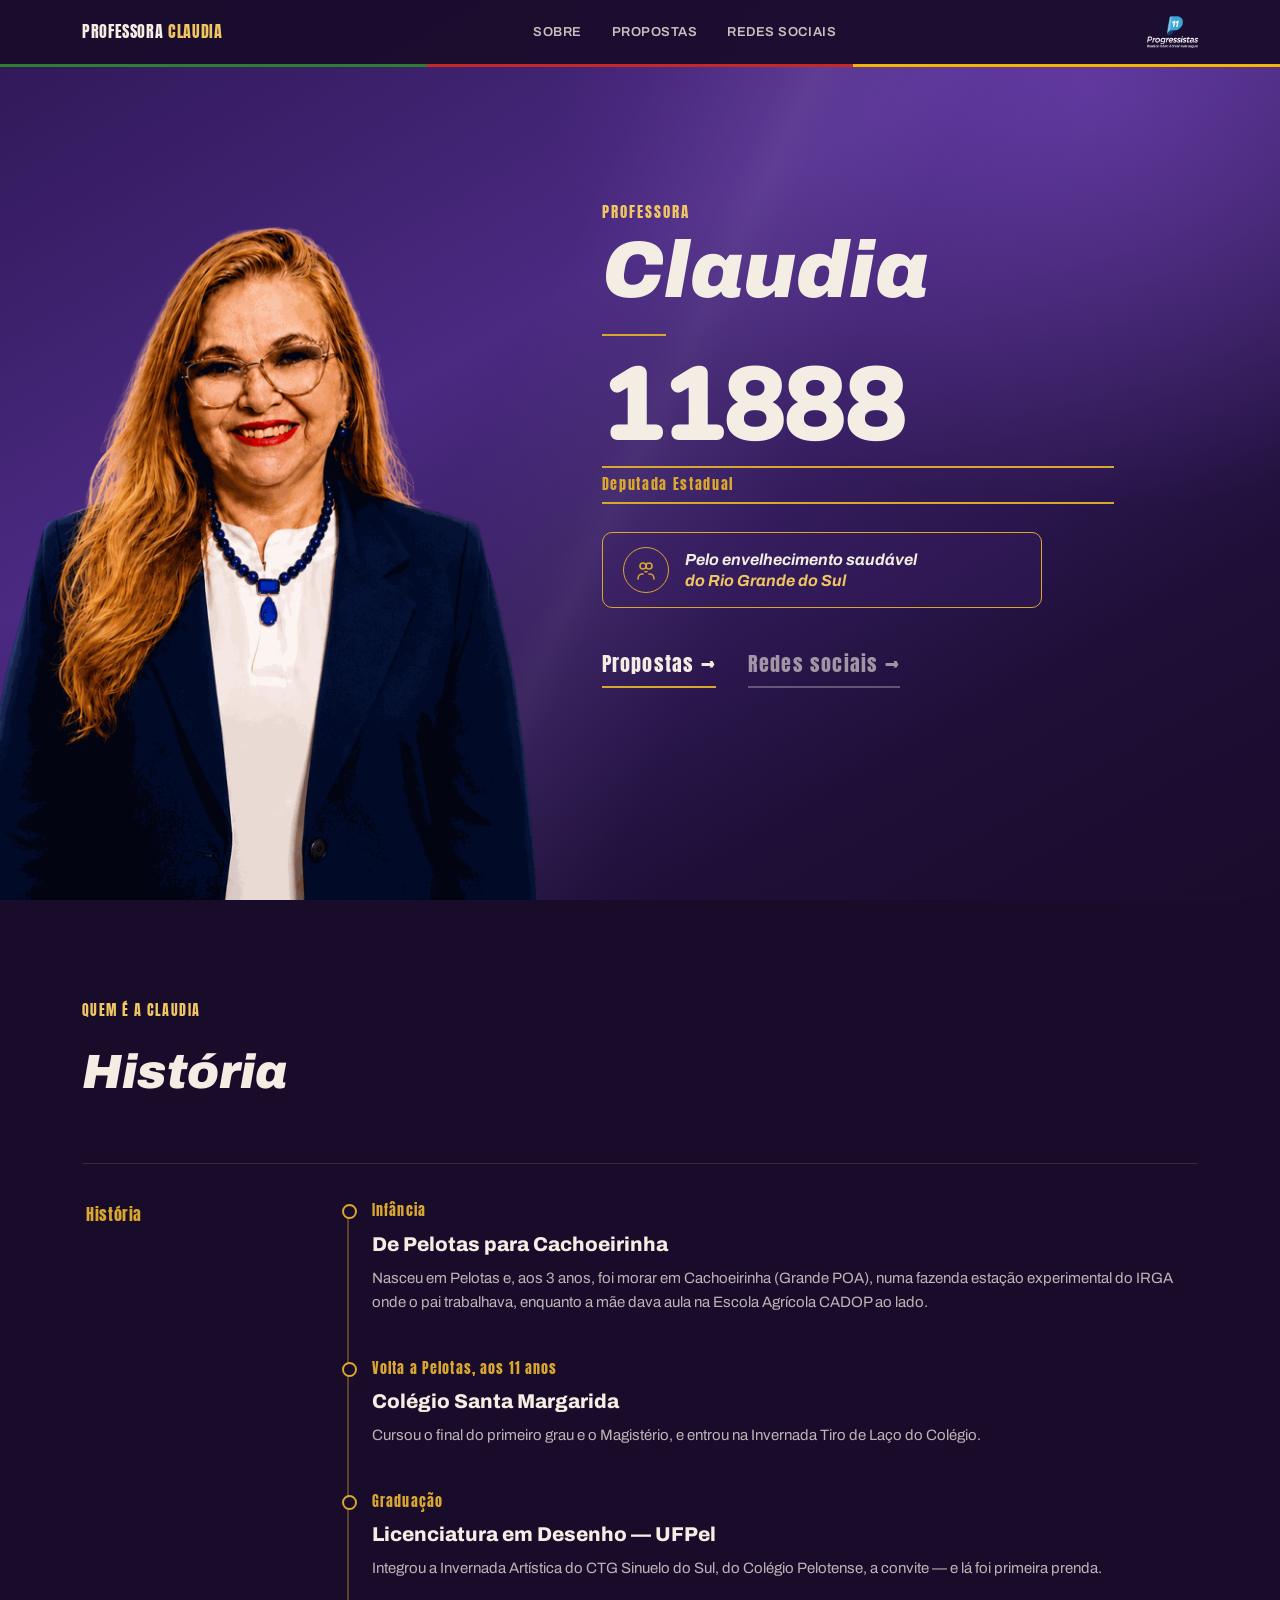
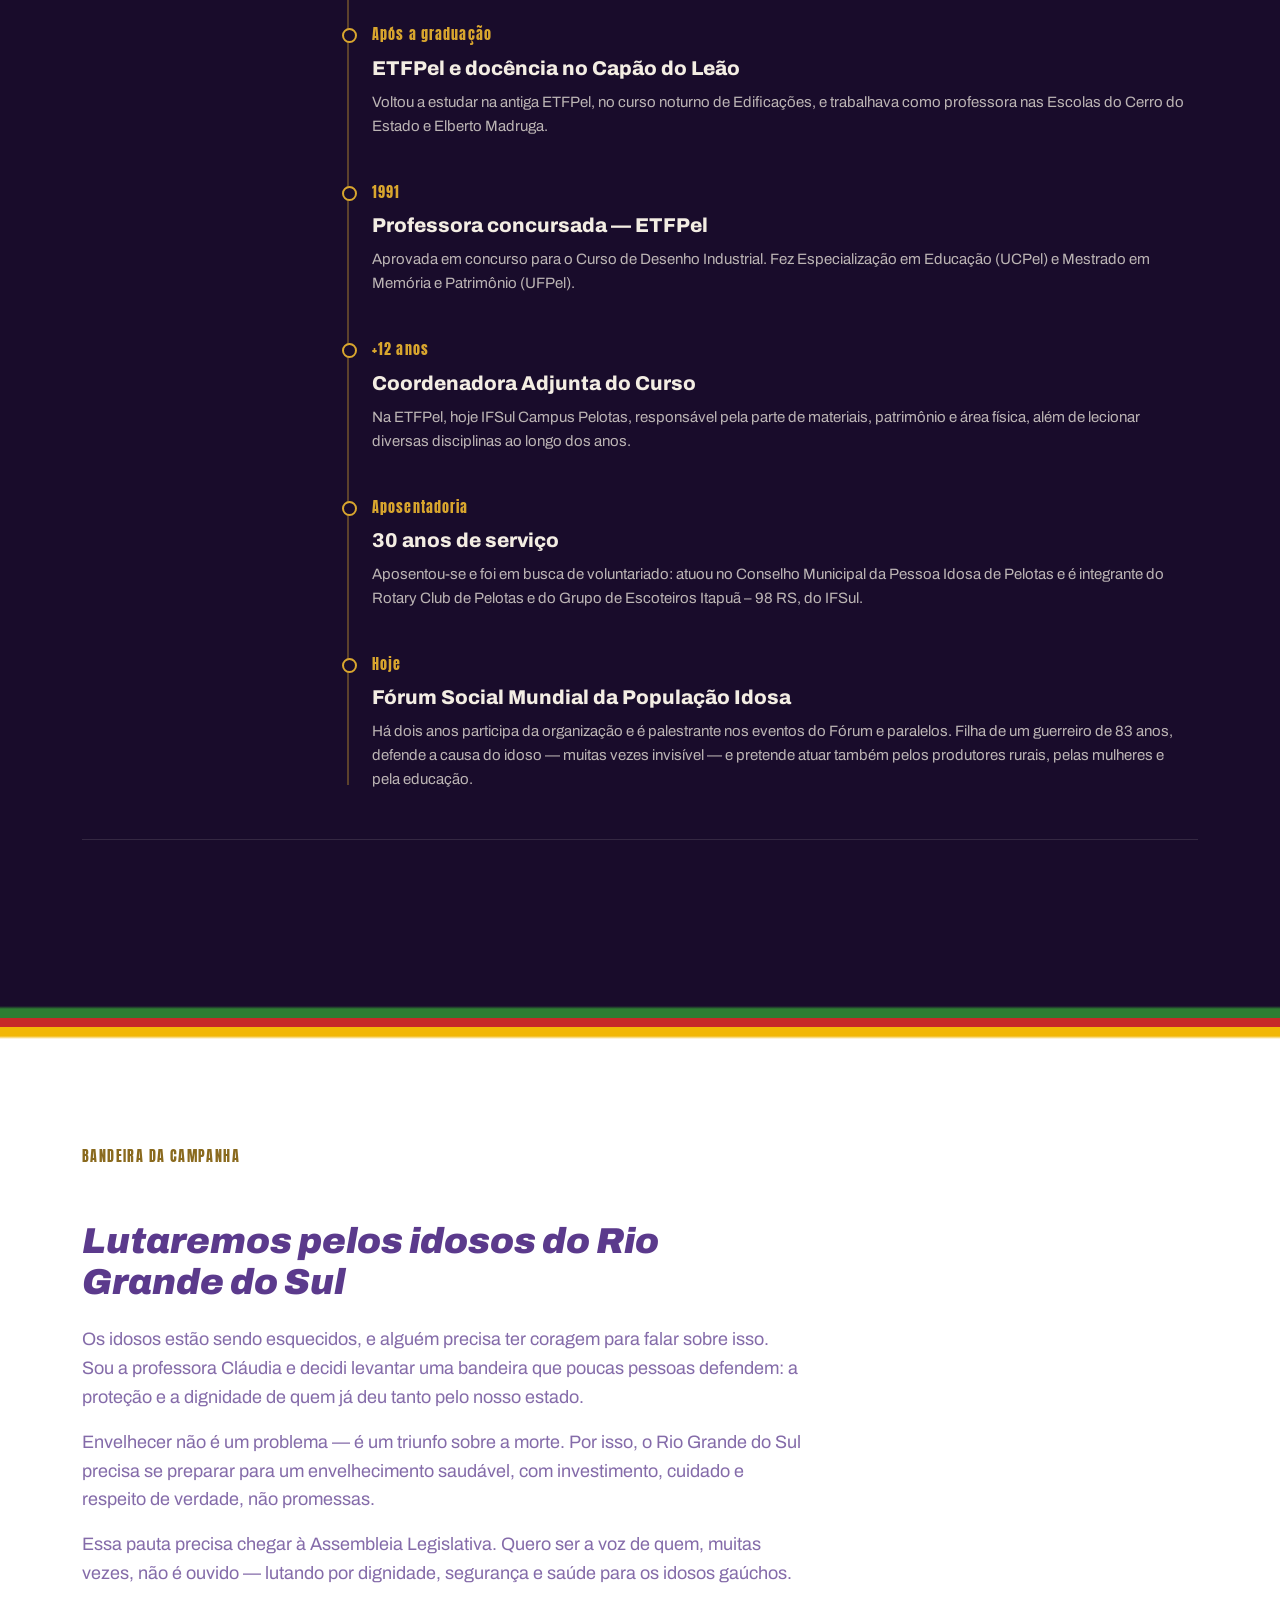
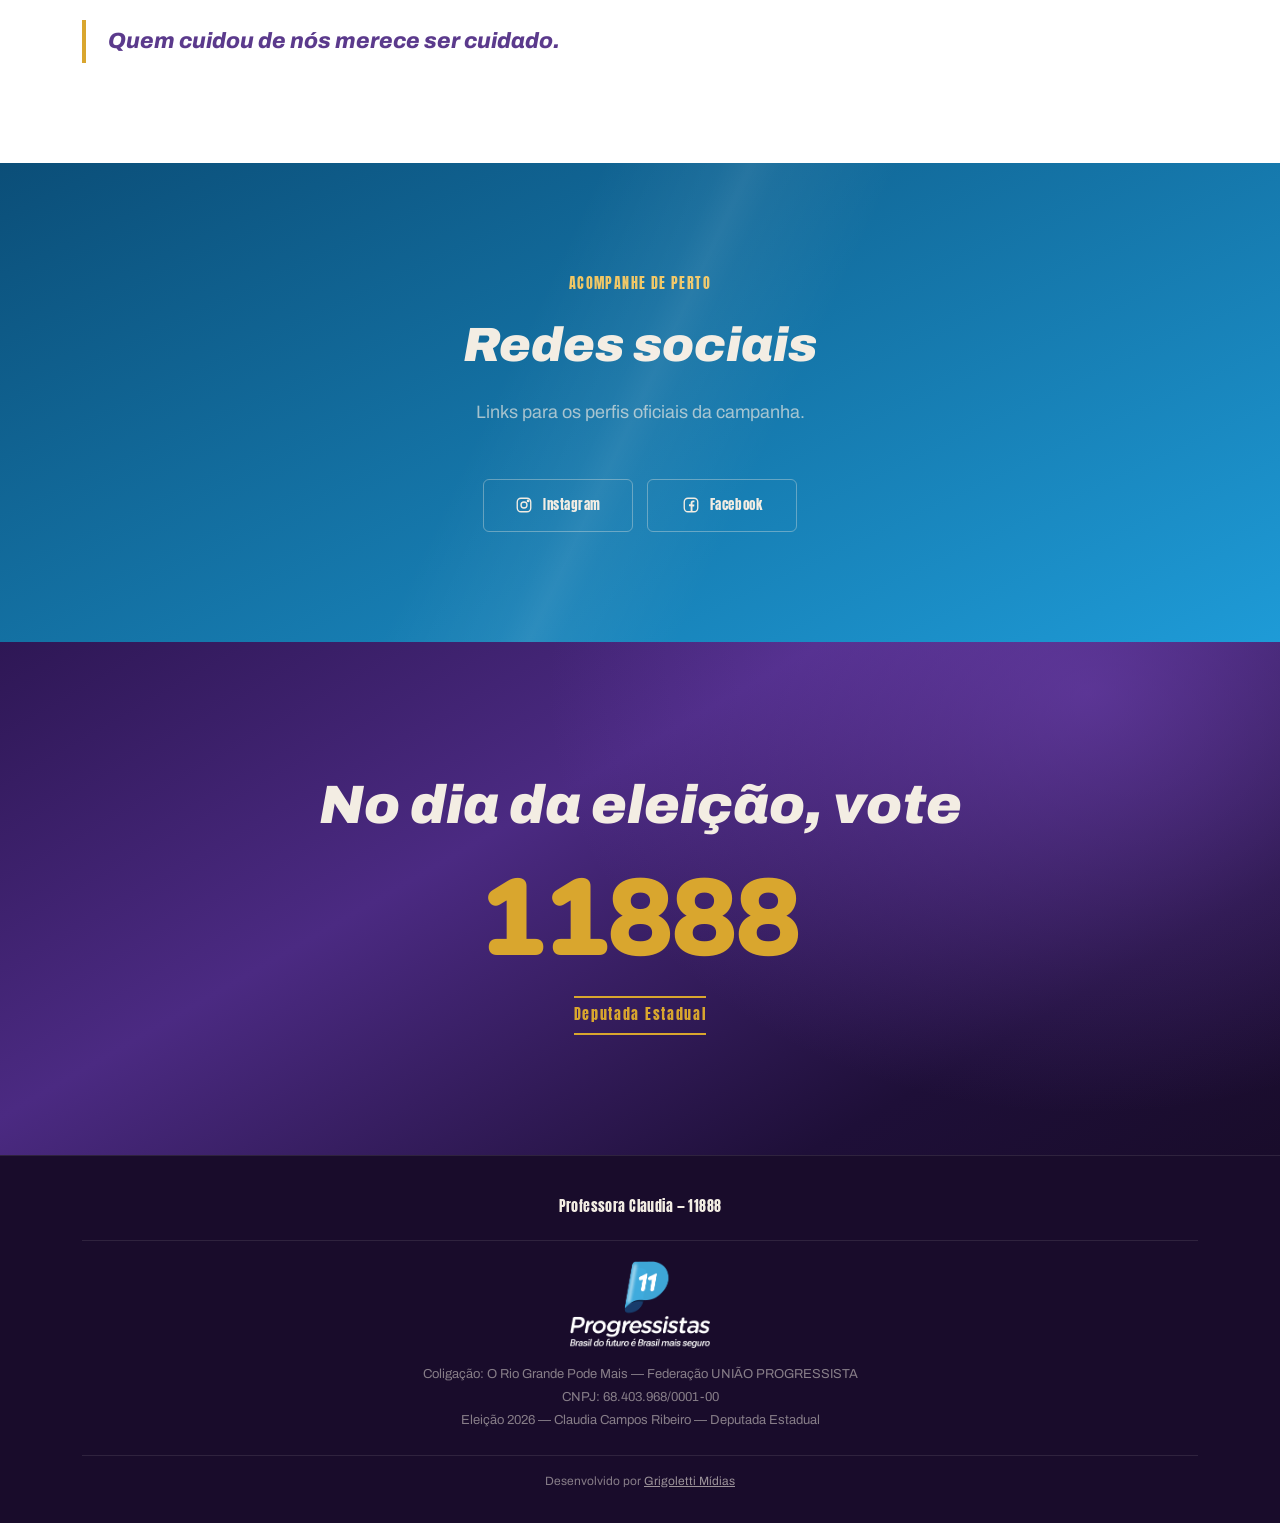
==== index.html @ 8d7b26ab "Add Facebook domain verification meta tag" ====
<!DOCTYPE html>
<html lang="pt-BR">
<head>
<meta charset="UTF-8">
<meta name="viewport" content="width=device-width, initial-scale=1.0">
<meta name="facebook-domain-verification" content="uwqe7lmf2zs6grk5h7qfipkbmbtcrs" />
<title>Professora Claudia 11888 — Deputada Estadual</title>
<meta name="description" content="Professora Claudia, 11888 — candidata a Deputada Estadual pelo Rio Grande do Sul. Pelo envelhecimento saudável do Rio Grande do Sul. Conheça a história e acompanhe a campanha.">
<meta property="og:type" content="website">
<meta property="og:title" content="Professora Claudia 11888 — Deputada Estadual">
<meta property="og:description" content="Pelo envelhecimento saudável do Rio Grande do Sul. Conheça a história e acompanhe a campanha.">
<meta property="og:image" content="https://professoraclaudia11888.com.br/foto-claudia-hero.png">
<meta property="og:url" content="https://professoraclaudia11888.com.br/">
<meta name="twitter:card" content="summary_large_image">
<link rel="icon" type="image/png" href="logo-progressistas.png">
<link rel="preconnect" href="https://fonts.googleapis.com">
<link rel="preconnect" href="https://fonts.gstatic.com" crossorigin>
<link href="https://fonts.googleapis.com/css2?family=Anton&family=Archivo:ital,wght@0,400;0,500;0,600;0,700;1,800;1,900&family=Nunito:wght@800;900&display=swap" rel="stylesheet">
<style>
  :root{
    --purple-deep:#190C2B;
    --purple-panel:#3B1F66;
    --purple-panel-2:#2C1650;
    --gold:#D9A62E;
    --gold-soft:#F0C662;
    --cream:#F3EDE3;
    --navy:#141F37;
    --party-blue:#1E9BD7;
    --party-blue-dark:#0B4E78;
  }
  *{box-sizing:border-box;margin:0;padding:0;}
  html{scroll-behavior:smooth;}
  body{
    background:var(--purple-deep);
    color:var(--cream);
    font-family:'Archivo',sans-serif;
    line-height:1.6;
    overflow-x:hidden;
  }
  .display{font-family:'Anton',sans-serif;text-transform:uppercase;letter-spacing:0.01em;}
  a{color:inherit;}
  img{max-width:100%;display:block;}
  .wrap{max-width:1180px;margin:0 auto;padding:0 32px;}

  /* diagonal vinyl sheen, subtle, one streak */
  .sheen{
    position:absolute;inset:0;pointer-events:none;
    background:linear-gradient(115deg, transparent 40%, rgba(255,255,255,0.05) 48%, rgba(255,255,255,0.09) 50%, rgba(255,255,255,0.05) 52%, transparent 60%);
  }

  /* content-pending stamp, replaces generic dashed placeholder box */
  .pend{position:relative;background:rgba(20,10,35,0.35);}
  .pend::after{
    content:attr(data-ph);
    position:absolute;top:10px;right:-32px;
    background:var(--gold);color:var(--navy);
    font-family:'Anton',sans-serif;font-size:10px;letter-spacing:0.06em;
    padding:4px 38px;transform:rotate(38deg);
    box-shadow:0 2px 6px rgba(0,0,0,0.35);
    white-space:nowrap;
  }

  /* ---------- NAV ---------- */
  header{position:fixed;top:0;left:0;right:0;z-index:50;background:rgba(25,12,43,0.94);}
  .tricolor{height:3px;background:linear-gradient(90deg, #2E7D32 0 33.33%, #C62828 33.33% 66.66%, #F2B705 66.66% 100%);}
  nav{display:flex;align-items:center;justify-content:space-between;padding:16px 0;}
  .brand{font-family:'Anton',sans-serif;font-size:16px;letter-spacing:0.04em;text-transform:uppercase;}
  .brand span{color:var(--gold-soft);}
  .navlinks{display:flex;gap:30px;font-size:13px;font-weight:600;text-transform:uppercase;letter-spacing:0.04em;}
  .navlinks a{opacity:0.8;text-decoration:none;}
  .navlinks a:hover{opacity:1;color:var(--gold-soft);}
  .nav-party-logo{height:32px;width:auto;display:block;}
  @media(max-width:760px){.navlinks{display:none;}}

  /* ---------- HERO — editorial, sem painel, com o roxo em gradiente ---------- */
  .hero{
    position:relative;
    min-height:100vh;
    background:
      radial-gradient(ellipse 900px 700px at 85% 10%, rgba(120,72,190,0.55), transparent 60%),
      linear-gradient(150deg, #2E1755 0%, #4B2A82 38%, #1E0F38 78%, var(--purple-deep) 100%);
  }
  .hero .sheen{opacity:0.7;}
  .hero-photo{
    position:absolute;top:0;left:0;bottom:0;width:42%;
    z-index:2;overflow:hidden;
  }
  .hero-photo img{
    position:absolute;top:74px;left:0;width:100%;height:calc(100% - 74px);
    object-fit:contain;object-position:left bottom;
    display:block;
  }
  .hero-content{
    margin-left:42%;
    padding:100px 64px 90px;display:flex;flex-direction:column;justify-content:flex-start;
    max-width:640px;position:relative;z-index:2;
  }
  .eyebrow{font-size:15px;letter-spacing:0.14em;color:var(--gold-soft);margin-bottom:10px;}
  .hero h1{
    font-family:'Archivo',sans-serif;font-weight:900;font-style:italic;
    font-size:clamp(50px,6.5vw,80px);line-height:0.92;color:var(--cream);
  }
  .hero-rule{width:64px;height:2px;background:var(--gold);margin:26px 0;}
  .numero{font-family:'Nunito',sans-serif;font-weight:900;font-style:normal;letter-spacing:-0.01em;font-size:clamp(64px,8.5vw,104px);line-height:0.85;color:var(--cream);}
  .cargo{
    display:inline-block;margin-top:16px;font-family:'Anton',sans-serif;
    font-size:14px;letter-spacing:0.12em;color:var(--gold);
    border-top:2px solid var(--gold);border-bottom:2px solid var(--gold);padding:6px 0;
  }
  .slogan-box{
    display:flex;align-items:center;gap:16px;margin-top:28px;
    border:1.5px solid var(--gold);border-radius:10px;padding:14px 20px;
    background:rgba(59,31,102,0.35);max-width:440px;
  }
  .slogan-icon{
    width:46px;height:46px;flex-shrink:0;border-radius:50%;border:1.5px solid var(--gold);
    display:flex;align-items:center;justify-content:center;
  }
  .slogan-icon svg{width:24px;height:24px;}
  .slogan-text{font-family:'Archivo',sans-serif;font-size:16px;font-weight:700;font-style:italic;color:var(--cream);line-height:1.32;}
  .slogan-text .accent{color:var(--gold-soft);display:block;}
  .party-row{display:flex;align-items:center;gap:12px;margin-top:22px;}
  .party-logo-ph{
    width:42px;height:42px;flex-shrink:0;border-radius:6px;
    border:1.5px dashed rgba(30,155,215,0.55);background:rgba(30,155,215,0.08);
    display:flex;align-items:center;justify-content:center;
    font-family:'Anton',sans-serif;font-size:8px;letter-spacing:0.04em;color:rgba(30,155,215,0.7);
    text-align:center;line-height:1.25;
  }
  .party-info b{display:block;font-family:'Archivo',sans-serif;font-weight:800;font-size:15px;color:var(--cream);}
  .party-info span{font-size:11.5px;color:rgba(243,237,227,0.5);}
  .hero-actions{display:flex;gap:32px;margin-top:40px;flex-wrap:wrap;}
  .link-cta{
    font-family:'Anton',sans-serif;font-size:20px;letter-spacing:0.06em;
    color:var(--cream);text-decoration:none;padding-bottom:6px;border-bottom:2px solid var(--gold);
  }
  .link-cta.ghost{color:rgba(243,237,227,0.6);border-bottom-color:rgba(243,237,227,0.3);}
  @media(max-width:860px){
    .hero{min-height:auto;}
    .hero-photo{position:relative;top:auto;left:auto;bottom:auto;width:100%;height:460px;}
    .hero-photo img{top:0;height:100%;object-position:center bottom;}
    .hero-photo::after{
      content:'';position:absolute;left:0;right:0;bottom:0;height:90px;
      background:linear-gradient(to bottom, transparent, var(--purple-deep) 85%);
      z-index:3;pointer-events:none;
    }
    .hero-content{margin-left:0;padding:56px 28px 70px;max-width:none;min-height:auto;align-items:center;text-align:center;}
    .hero-rule{margin:26px auto;}
    .slogan-box{margin-left:auto;margin-right:auto;text-align:left;}
    .hero-actions{justify-content:center;}
  }
  @media(max-width:600px){
    .hero-photo{height:400px;}
    .hero-content{padding-top:22px;}
    .eyebrow{margin-bottom:2px;}
    .hero h1{font-size:44px;}
    .hero-rule{margin:8px auto;}
    .numero{font-size:56px;}
    .cargo{margin-top:6px;}
    .slogan-box{margin-top:18px;}
  }

  /* ---------- SECTION SHELL ---------- */
  section{padding:100px 0;}
  .section-head{max-width:620px;margin-bottom:52px;}
  .section-eyebrow{font-family:'Anton',sans-serif;font-size:14px;letter-spacing:0.1em;color:var(--gold-soft);margin-bottom:12px;}
  .section-head h2{font-family:'Archivo',sans-serif;font-weight:900;font-style:italic;font-size:clamp(33px,4.4vw,48px);color:var(--cream);}
  .section-head p{margin-top:14px;font-size:18px;color:rgba(243,237,227,0.65);}

  /* ---------- SOBRE: HISTÓRIA / BANDEIRA / DADOS ---------- */
  .sobre{background:var(--purple-deep);padding-bottom:50px;}
  .sobre-blocks{border-top:1px solid rgba(243,237,227,0.12);}
  .sobre-block{
    display:grid;grid-template-columns:220px 1fr;gap:36px;
    padding:36px 4px;border-bottom:1px solid rgba(243,237,227,0.12);
  }
  .sobre-block .tag{font-family:'Anton',sans-serif;font-size:16px;letter-spacing:0.04em;color:var(--gold);padding-top:2px;}
  .sobre-block .body p{color:rgba(243,237,227,0.75);font-size:15px;margin-bottom:12px;}
  .timeline{position:relative;padding-left:30px;}
  .timeline::before{content:'';position:absolute;left:5px;top:6px;bottom:6px;width:1.5px;background:rgba(217,166,46,0.35);}
  .timeline-item{position:relative;padding-bottom:32px;}
  .timeline-item:last-child{padding-bottom:0;}
  .timeline-item::before{
    content:'';position:absolute;left:-30px;top:4px;width:11px;height:11px;border-radius:50%;
    background:var(--purple-deep);border:2px solid var(--gold);
  }
  .timeline-item .period{font-family:'Anton',sans-serif;font-size:14px;letter-spacing:0.08em;color:var(--gold);margin-bottom:5px;}
  .timeline-item h4{font-family:'Archivo',sans-serif;font-weight:800;font-size:20px;color:var(--cream);margin-bottom:6px;}
  .timeline-item p{font-size:18px;color:rgba(243,237,227,0.68);}
  @media(max-width:700px){.sobre-block{grid-template-columns:1fr;gap:8px;}}

  /* ---------- CARROSSEL DE FOTOS ---------- */
  .carrossel-section{padding:0;background:var(--purple-deep);position:relative;}
  .carrossel-section::after{
    content:'';position:absolute;left:0;right:0;bottom:0;height:90px;
    background:linear-gradient(to bottom,
      transparent 0%,
      #2E7D32 3.3%,
      #2E7D32 13.3%,
      #C62828 13.3%,
      #C62828 23.3%,
      #F2B705 23.3%,
      #F2B705 33.3%,
      #FFFFFF 36.7%,
      #FFFFFF 100%);
    pointer-events:none;
  }
  .carrossel-wrap{
    overflow-x:auto;overflow-y:hidden;padding:36px 0 170px;
    -webkit-overflow-scrolling:touch;scrollbar-width:none;cursor:grab;
    user-select:none;
  }
  .carrossel-wrap::-webkit-scrollbar{display:none;}
  .carrossel-wrap:active{cursor:grabbing;}
  .carrossel-track{
    display:flex;width:max-content;
  }
  .carrossel-set{display:flex;gap:20px;padding-right:20px;}
  .carrossel-set img{
    height:260px;width:auto;border-radius:10px;object-fit:cover;
    box-shadow:0 8px 24px rgba(0,0,0,0.35);
    flex-shrink:0;pointer-events:none;
  }
  @media(max-width:700px){
    .carrossel-set img{height:255px;}
    .carrossel-wrap{padding:24px 0 140px;}
  }

  /* ---------- PROPOSTAS — acordeão ---------- */
  .propostas{background:#FFFFFF;padding-top:50px;}
  .propostas .section-eyebrow{color:#8A6A1E;}
  .propostas .section-head h2{color:#5B3A8C;}
  .propostas .section-head p{color:rgba(91,58,140,0.68);}
  .manifesto{max-width:720px;}
  .manifesto-title{
    font-family:'Archivo',sans-serif;font-weight:900;font-style:italic;
    font-size:clamp(26px,3.2vw,36px);color:#5B3A8C;margin-bottom:22px;line-height:1.15;
  }
  .manifesto p{font-size:18px;color:rgba(91,58,140,0.75);margin-bottom:16px;}
  .manifesto blockquote{
    border-left:4px solid var(--gold);margin:32px 0 0;padding:4px 0 4px 22px;
    font-family:'Archivo',sans-serif;font-weight:800;font-style:italic;
    font-size:22px;color:#5B3A8C;
  }

  /* ---------- REDES ---------- */
  .redes{
    background:linear-gradient(155deg, var(--party-blue-dark) 0%, var(--party-blue) 100%);
    text-align:center;position:relative;overflow:hidden;padding:110px 0;
  }
  .redes .section-head{margin-left:auto;margin-right:auto;text-align:center;}
  .redes-links{display:flex;gap:14px;justify-content:center;flex-wrap:wrap;margin-top:8px;position:relative;z-index:2;}
  .rede-item{
    padding:15px 26px;border-radius:6px;border:1.5px solid rgba(243,237,227,0.35);
    font-family:'Anton',sans-serif;font-size:13px;letter-spacing:0.04em;
    min-width:150px;text-align:center;color:var(--cream);text-decoration:none;
    display:flex;align-items:center;justify-content:center;gap:10px;
  }
  .rede-item svg{width:18px;height:18px;flex-shrink:0;}

  /* ---------- CTA FINAL ---------- */
  .cta-final{
    text-align:center;padding:120px 0;
    background:
      radial-gradient(ellipse 900px 700px at 85% 10%, rgba(120,72,190,0.55), transparent 60%),
      linear-gradient(150deg, #2E1755 0%, #4B2A82 38%, #1E0F38 78%, var(--purple-deep) 100%);
  }
  .cta-final h2{font-family:'Archivo',sans-serif;font-weight:900;font-style:italic;font-size:clamp(32px,5vw,54px);color:var(--cream);margin-bottom:18px;}
  .cta-numero{font-family:'Nunito',sans-serif;font-weight:900;font-style:normal;letter-spacing:-0.01em;font-size:clamp(64px,9vw,108px);color:var(--gold);line-height:1;margin-bottom:6px;}
  .cta-final .cargo{margin-bottom:0;}

  /* ---------- FOOTER ---------- */
  footer{background:var(--purple-deep);padding:40px 0 32px;font-size:13px;color:rgba(243,237,227,0.5);border-top:1px solid rgba(243,237,227,0.1);text-align:center;}
  footer .foot-top{margin-bottom:22px;}
  footer .foot-brand{font-family:'Anton',sans-serif;color:var(--cream);font-size:14px;letter-spacing:0.03em;}
  .foot-legal-row{
    display:flex;flex-direction:column;align-items:center;gap:16px;padding-top:20px;
    border-top:1px solid rgba(243,237,227,0.1);
  }
  .foot-party-logo{width:140px;height:auto;}
  .foot-legal-row .legal{line-height:1.6;}
  .foot-legal-row .legal p{margin:0 0 2px;}
  .foot-credit{
    margin-top:22px;padding-top:16px;border-top:1px solid rgba(243,237,227,0.1);
    font-size:12px;
  }
  .foot-credit a{color:rgba(243,237,227,0.6);text-decoration:underline;}

  @media(max-width:420px){
    .wrap{padding:0 20px;}
    .brand{font-size:13px;}
    .nav-party-logo{height:26px;}
    .hero-content{padding-left:20px;padding-right:20px;}
  }
  @media(prefers-reduced-motion: reduce){html{scroll-behavior:auto;}}
</style>
</head>
<body>

<header>
  <div class="wrap">
    <nav>
      <div class="brand">Professora <span>Claudia</span></div>
      <div class="navlinks">
        <a href="#sobre">Sobre</a>
        <a href="#propostas">Propostas</a>
        <a href="#redes">Redes sociais</a>
      </div>
      <img src="logo-progressistas.png" alt="Progressistas" class="nav-party-logo">
    </nav>
  </div>
  <div class="tricolor"></div>
</header>

<section class="hero">
  <div class="sheen"></div>
  <div class="hero-photo">
    <img src="foto-claudia-hero.png" alt="Professora Claudia" onerror="this.style.display='none'">
  </div>
  <div class="hero-content">
    <div class="eyebrow display">Professora</div>
    <h1>Claudia</h1>
    <div class="hero-rule"></div>
    <div class="numero">11888</div>
    <span class="cargo">Deputada Estadual</span>
    <div class="slogan-box">
      <div class="slogan-icon">
        <svg viewBox="0 0 24 24" fill="none" stroke="#D9A62E" stroke-width="1.6"><path d="M4 21c0-3 2-5 4-5h1M20 21c0-3-2-5-4-5h-1" stroke-linecap="round"/><circle cx="9" cy="8" r="3"/><circle cx="15" cy="8" r="3"/><path d="M11 13.5c.7.7 1.3.7 2 0" stroke-linecap="round"/></svg>
      </div>
      <p class="slogan-text">Pelo envelhecimento saudável<span class="accent">do Rio Grande do Sul</span></p>
    </div>
    <div class="hero-actions">
      <a href="#propostas" class="link-cta">Propostas →</a>
      <a href="#redes" class="link-cta ghost">Redes sociais →</a>
    </div>
  </div>
</section>

<section class="sobre" id="sobre">
  <div class="wrap">
    <div class="section-head">
      <div class="section-eyebrow display">Quem é a Claudia</div>
      <h2>História</h2>
    </div>
    <div class="sobre-blocks">
      <div class="sobre-block">
        <div class="tag">História</div>
        <div class="body">
          <div class="timeline">
            <div class="timeline-item">
              <div class="period">Infância</div>
              <h4>De Pelotas para Cachoeirinha</h4>
              <p>Nasceu em Pelotas e, aos 3 anos, foi morar em Cachoeirinha (Grande POA), numa fazenda estação experimental do IRGA onde o pai trabalhava, enquanto a mãe dava aula na Escola Agrícola CADOP ao lado.</p>
            </div>
            <div class="timeline-item">
              <div class="period">Volta a Pelotas, aos 11 anos</div>
              <h4>Colégio Santa Margarida</h4>
              <p>Cursou o final do primeiro grau e o Magistério, e entrou na Invernada Tiro de Laço do Colégio.</p>
            </div>
            <div class="timeline-item">
              <div class="period">Graduação</div>
              <h4>Licenciatura em Desenho — UFPel</h4>
              <p>Integrou a Invernada Artística do CTG Sinuelo do Sul, do Colégio Pelotense, a convite — e lá foi primeira prenda.</p>
            </div>
            <div class="timeline-item">
              <div class="period">Após a graduação</div>
              <h4>ETFPel e docência no Capão do Leão</h4>
              <p>Voltou a estudar na antiga ETFPel, no curso noturno de Edificações, e trabalhava como professora nas Escolas do Cerro do Estado e Elberto Madruga.</p>
            </div>
            <div class="timeline-item">
              <div class="period">1991</div>
              <h4>Professora concursada — ETFPel</h4>
              <p>Aprovada em concurso para o Curso de Desenho Industrial. Fez Especialização em Educação (UCPel) e Mestrado em Memória e Patrimônio (UFPel).</p>
            </div>
            <div class="timeline-item">
              <div class="period">+12 anos</div>
              <h4>Coordenadora Adjunta do Curso</h4>
              <p>Na ETFPel, hoje IFSul Campus Pelotas, responsável pela parte de materiais, patrimônio e área física, além de lecionar diversas disciplinas ao longo dos anos.</p>
            </div>
            <div class="timeline-item">
              <div class="period">Aposentadoria</div>
              <h4>30 anos de serviço</h4>
              <p>Aposentou-se e foi em busca de voluntariado: atuou no Conselho Municipal da Pessoa Idosa de Pelotas e é integrante do Rotary Club de Pelotas e do Grupo de Escoteiros Itapuã – 98 RS, do IFSul.</p>
            </div>
            <div class="timeline-item">
              <div class="period">Hoje</div>
              <h4>Fórum Social Mundial da População Idosa</h4>
              <p>Há dois anos participa da organização e é palestrante nos eventos do Fórum e paralelos. Filha de um guerreiro de 83 anos, defende a causa do idoso — muitas vezes invisível — e pretende atuar também pelos produtores rurais, pelas mulheres e pela educação.</p>
            </div>
          </div>
        </div>
      </div>
    </div>
  </div>
</section>

<section class="carrossel-section">
  <div class="carrossel-wrap">
    <div class="carrossel-track">
      <div class="carrossel-set">
        <img src="carrossel_foto_1.jpg" alt="Foto 1" onerror="this.style.display='none'">
        <img src="carrossel_foto_2.jpg" alt="Foto 2" onerror="this.style.display='none'">
        <img src="carrossel_foto_3.jpg" alt="Foto 3" onerror="this.style.display='none'">
        <img src="carrossel_foto_4.jpg" alt="Foto 4" onerror="this.style.display='none'">
        <img src="carrossel_foto_5.jpg" alt="Foto 5" onerror="this.style.display='none'">
        <img src="carrossel_foto_6.jpg" alt="Foto 6" onerror="this.style.display='none'">
      </div>
      <div class="carrossel-set" aria-hidden="true">
        <img src="carrossel_foto_1.jpg" alt="" onerror="this.style.display='none'">
        <img src="carrossel_foto_2.jpg" alt="" onerror="this.style.display='none'">
        <img src="carrossel_foto_3.jpg" alt="" onerror="this.style.display='none'">
        <img src="carrossel_foto_4.jpg" alt="" onerror="this.style.display='none'">
        <img src="carrossel_foto_5.jpg" alt="" onerror="this.style.display='none'">
        <img src="carrossel_foto_6.jpg" alt="" onerror="this.style.display='none'">
      </div>
    </div>
  </div>
</section>

<section class="propostas" id="propostas">
  <div class="wrap">
    <div class="section-head">
      <div class="section-eyebrow display">Bandeira da campanha</div>
    </div>
    <div class="manifesto">
      <h3 class="manifesto-title">Lutaremos pelos idosos do Rio Grande do Sul</h3>
      <p>Os idosos estão sendo esquecidos, e alguém precisa ter coragem para falar sobre isso. Sou a professora Cláudia e decidi levantar uma bandeira que poucas pessoas defendem: a proteção e a dignidade de quem já deu tanto pelo nosso estado.</p>
      <p>Envelhecer não é um problema — é um triunfo sobre a morte. Por isso, o Rio Grande do Sul precisa se preparar para um envelhecimento saudável, com investimento, cuidado e respeito de verdade, não promessas.</p>
      <p>Essa pauta precisa chegar à Assembleia Legislativa. Quero ser a voz de quem, muitas vezes, não é ouvido — lutando por dignidade, segurança e saúde para os idosos gaúchos.</p>
      <blockquote>Quem cuidou de nós merece ser cuidado.</blockquote>
    </div>
  </div>
</section>

<section class="redes" id="redes">
  <div class="sheen"></div>
  <div class="wrap">
    <div class="section-head">
      <div class="section-eyebrow display">Acompanhe de perto</div>
      <h2>Redes sociais</h2>
      <p>Links para os perfis oficiais da campanha.</p>
    </div>
    <div class="redes-links">
      <a class="rede-item" href="https://instagram.com/claudiaribeiro6314" target="_blank" rel="noopener">
        <svg viewBox="0 0 24 24" fill="none" stroke="currentColor" stroke-width="1.8"><rect x="3" y="3" width="18" height="18" rx="5"/><circle cx="12" cy="12" r="4"/><circle cx="17.5" cy="6.5" r="1"/></svg>
        Instagram
      </a>
      <a class="rede-item" href="https://www.facebook.com/claudia.ribeiro.520900" target="_blank" rel="noopener">
        <svg viewBox="0 0 24 24" fill="none" stroke="currentColor" stroke-width="1.8"><rect x="3" y="3" width="18" height="18" rx="5"/><path d="M14 21v-7h2.2l.3-2.6H14v-1.7c0-.75.2-1.3 1.3-1.3H16.6V6.1c-.23-.03-1-.1-1.9-.1-1.9 0-3.2 1.15-3.2 3.3v1.8H9.3v2.6H11.5v7" fill="currentColor" stroke="none"/></svg>
        Facebook
      </a>
    </div>
  </div>
</section>

<section class="cta-final" id="cta">
  <div class="wrap">
    <h2>No dia da eleição, vote</h2>
    <div class="cta-numero">11888</div>
    <span class="cargo">Deputada Estadual</span>
  </div>
</section>

<footer>
  <div class="wrap">
    <div class="foot-top">
      <div class="foot-brand">Professora Claudia — 11888</div>
    </div>
    <div class="foot-legal-row">
      <img src="logo-progressistas.png" alt="Progressistas" class="foot-party-logo">
      <div class="legal">
        <p>Coligação: O Rio Grande Pode Mais — Federação UNIÃO PROGRESSISTA</p>
        <p>CNPJ: 68.403.968/0001-00</p>
        <p>Eleição 2026 — Claudia Campos Ribeiro — Deputada Estadual</p>
      </div>
    </div>
    <div class="foot-credit">
      Desenvolvido por <a href="https://www.grigolettimidias.com.br/?utm_campaign=claudiaribeiro" target="_blank" rel="noopener">Grigoletti Mídias</a>
    </div>
  </div>
</footer>

<script>
(function(){
  var wrap = document.querySelector('.carrossel-wrap');
  if(!wrap) return;
  var track = wrap.querySelector('.carrossel-track');
  var reduceMotion = window.matchMedia('(prefers-reduced-motion: reduce)').matches;
  var isMobile = window.matchMedia('(max-width:860px)').matches;
  var speed = isMobile ? 0.66 : 0.6; // px per frame — mobile ~10% faster
  var paused = false;
  var resumeTimer = null;

  function loopScroll(){
    var half = track.scrollWidth / 2;
    if(wrap.scrollLeft >= half){ wrap.scrollLeft -= half; }
    else if(wrap.scrollLeft <= 0){ wrap.scrollLeft += half; }
  }

  function tick(){
    if(!paused && !reduceMotion){
      wrap.scrollLeft += speed;
      loopScroll();
    }
    requestAnimationFrame(tick);
  }
  requestAnimationFrame(tick);

  function pause(){ paused = true; if(resumeTimer) clearTimeout(resumeTimer); }
  function scheduleResume(){ resumeTimer = setTimeout(function(){ paused = false; }, 1500); }

  wrap.addEventListener('touchstart', pause, {passive:true});
  wrap.addEventListener('touchend', scheduleResume);
  wrap.addEventListener('mouseenter', pause);
  wrap.addEventListener('mouseleave', scheduleResume);
  wrap.addEventListener('scroll', loopScroll, {passive:true});

  // drag-to-scroll with the mouse (desktop)
  var isDragging = false, dragStartX = 0, dragStartScroll = 0;
  wrap.addEventListener('mousedown', function(e){
    isDragging = true;
    pause();
    wrap.style.cursor = 'grabbing';
    dragStartX = e.pageX;
    dragStartScroll = wrap.scrollLeft;
  });
  window.addEventListener('mousemove', function(e){
    if(!isDragging) return;
    e.preventDefault();
    wrap.scrollLeft = dragStartScroll - (e.pageX - dragStartX);
  });
  window.addEventListener('mouseup', function(){
    if(!isDragging) return;
    isDragging = false;
    wrap.style.cursor = 'grab';
    scheduleResume();
  });
})();
</script>
</body>
</html>
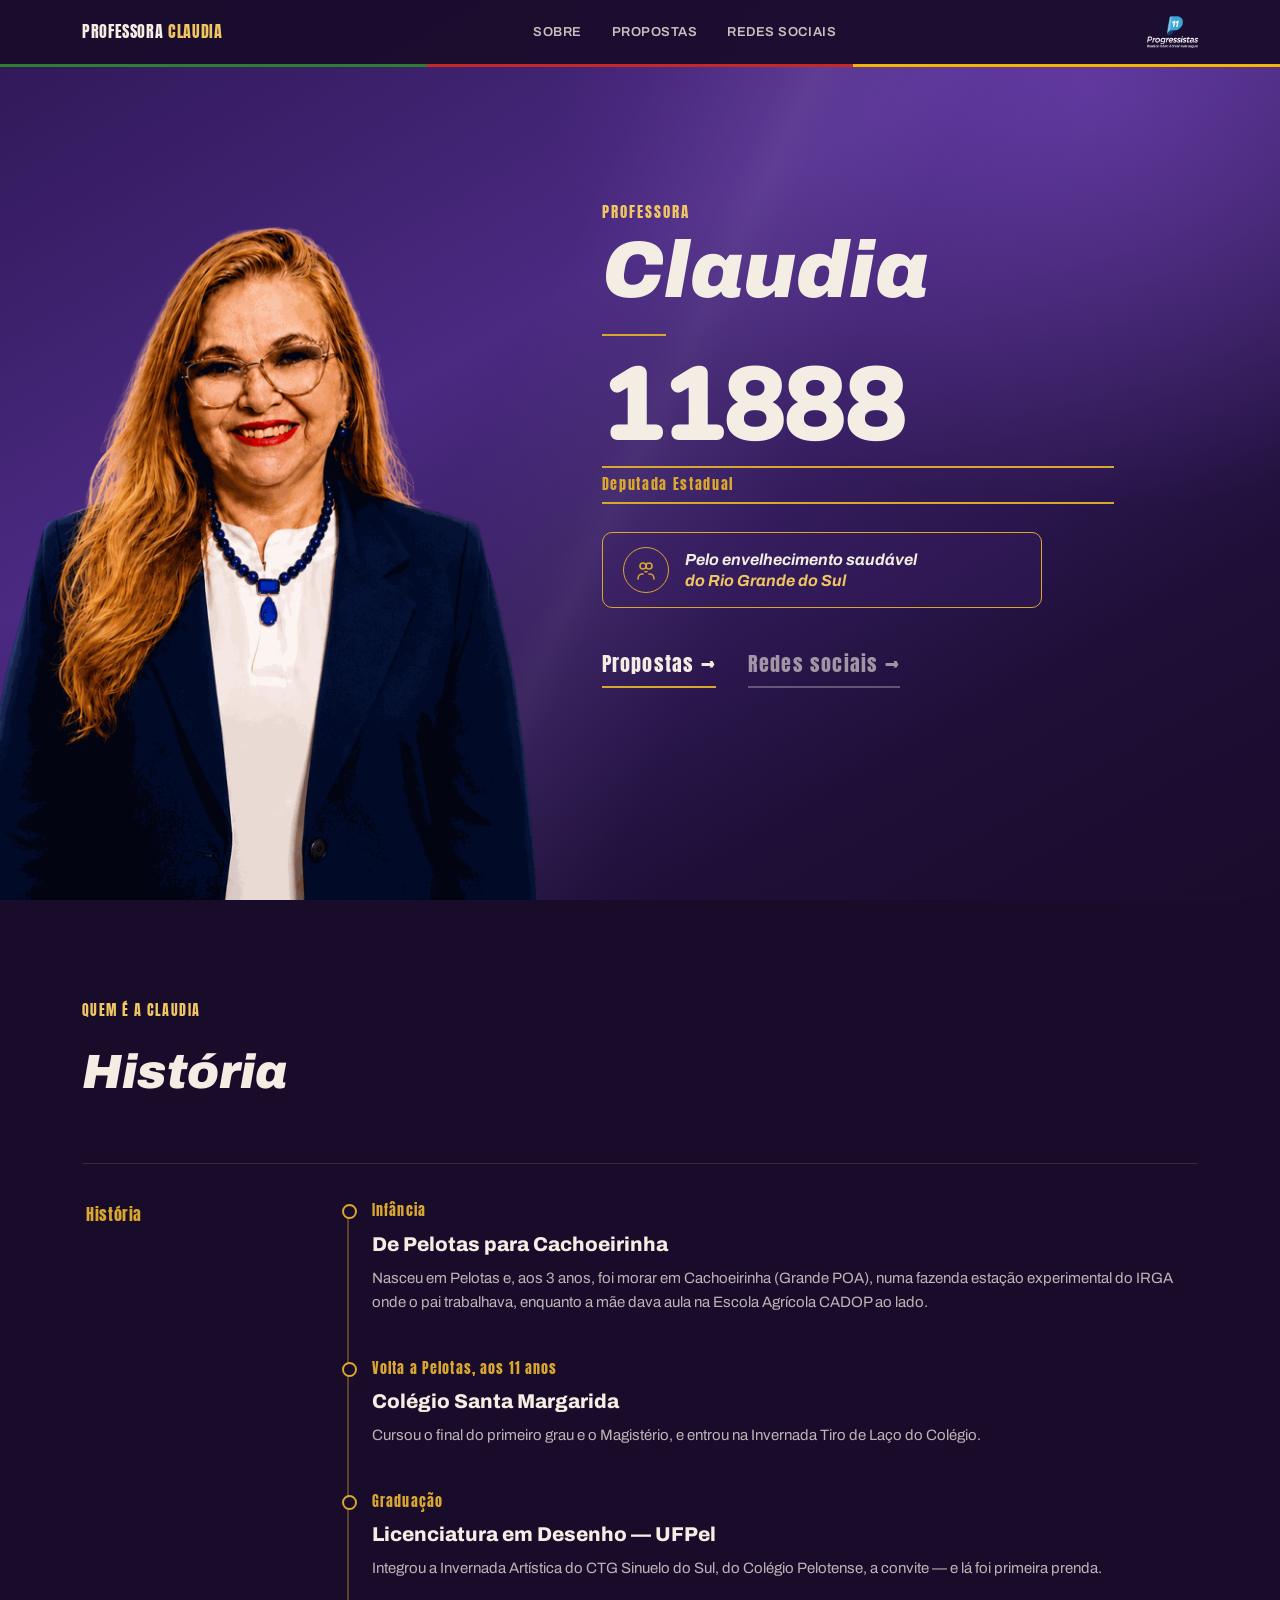
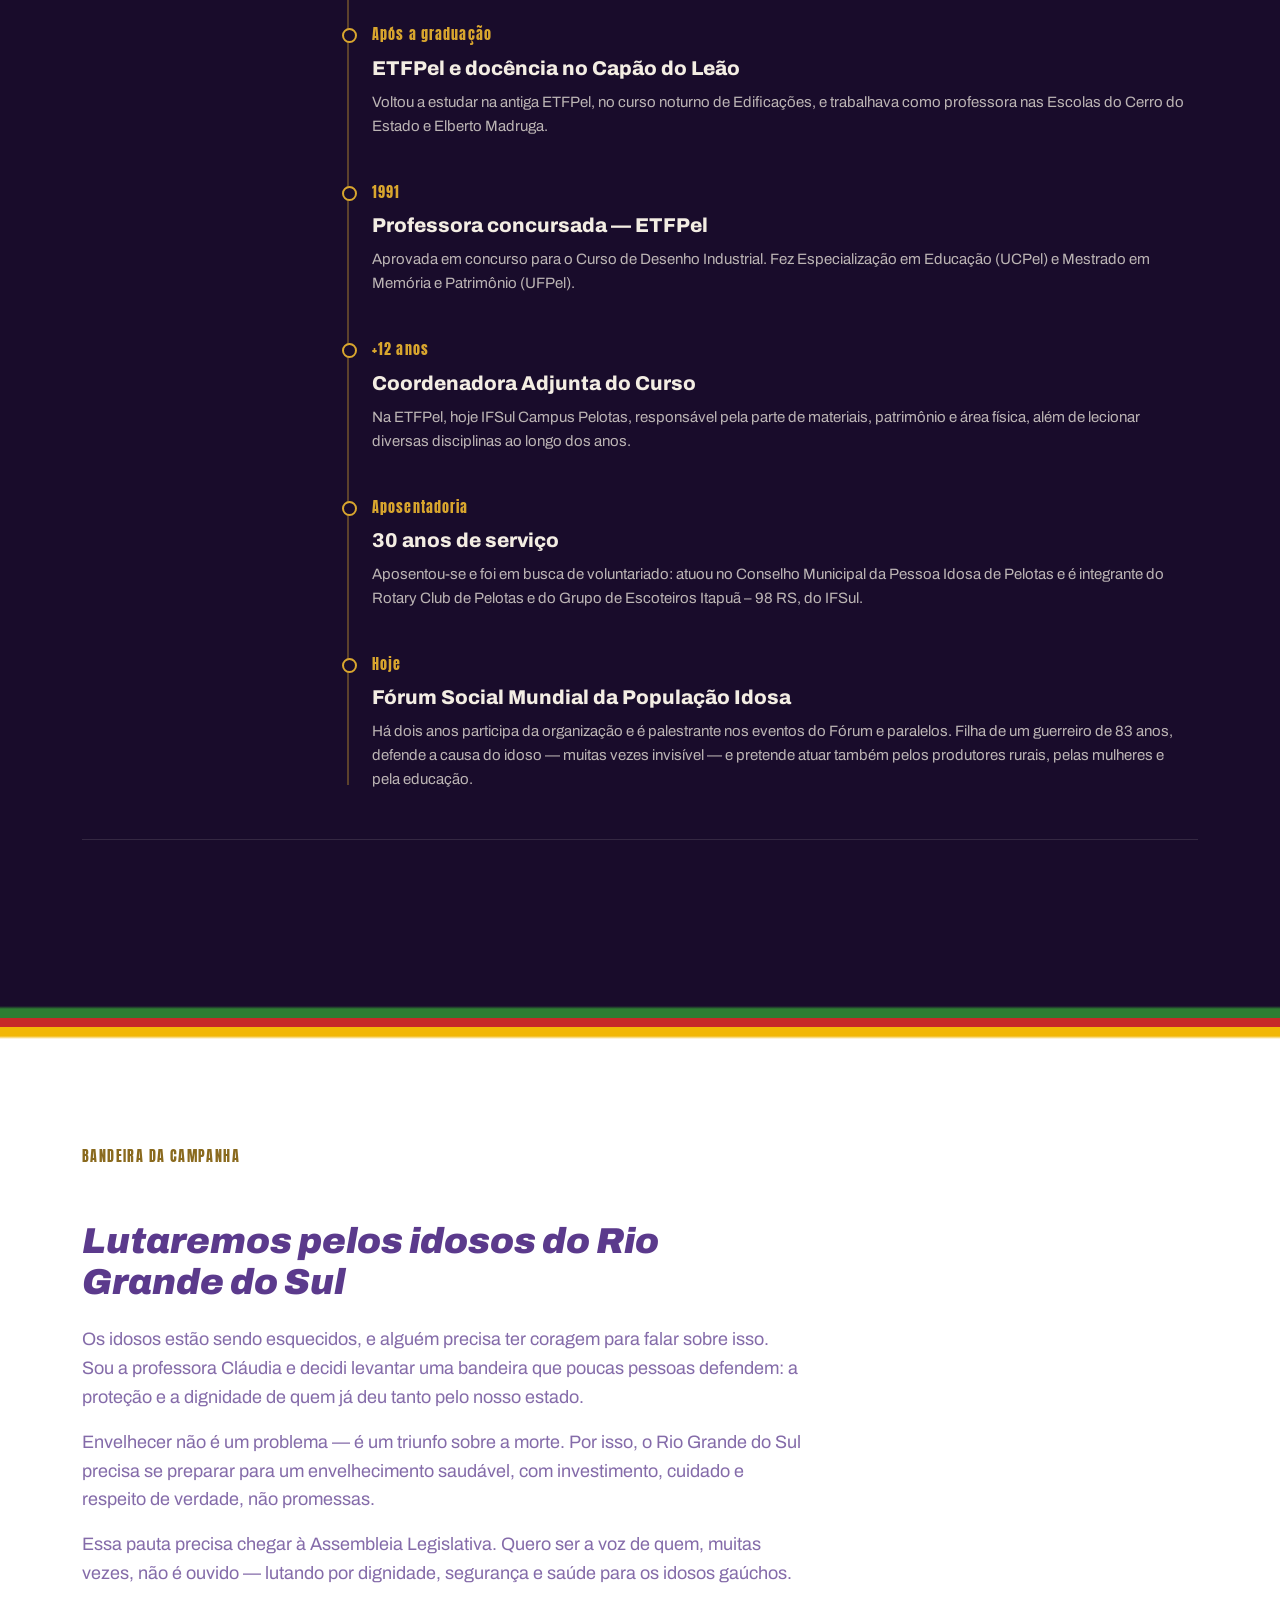
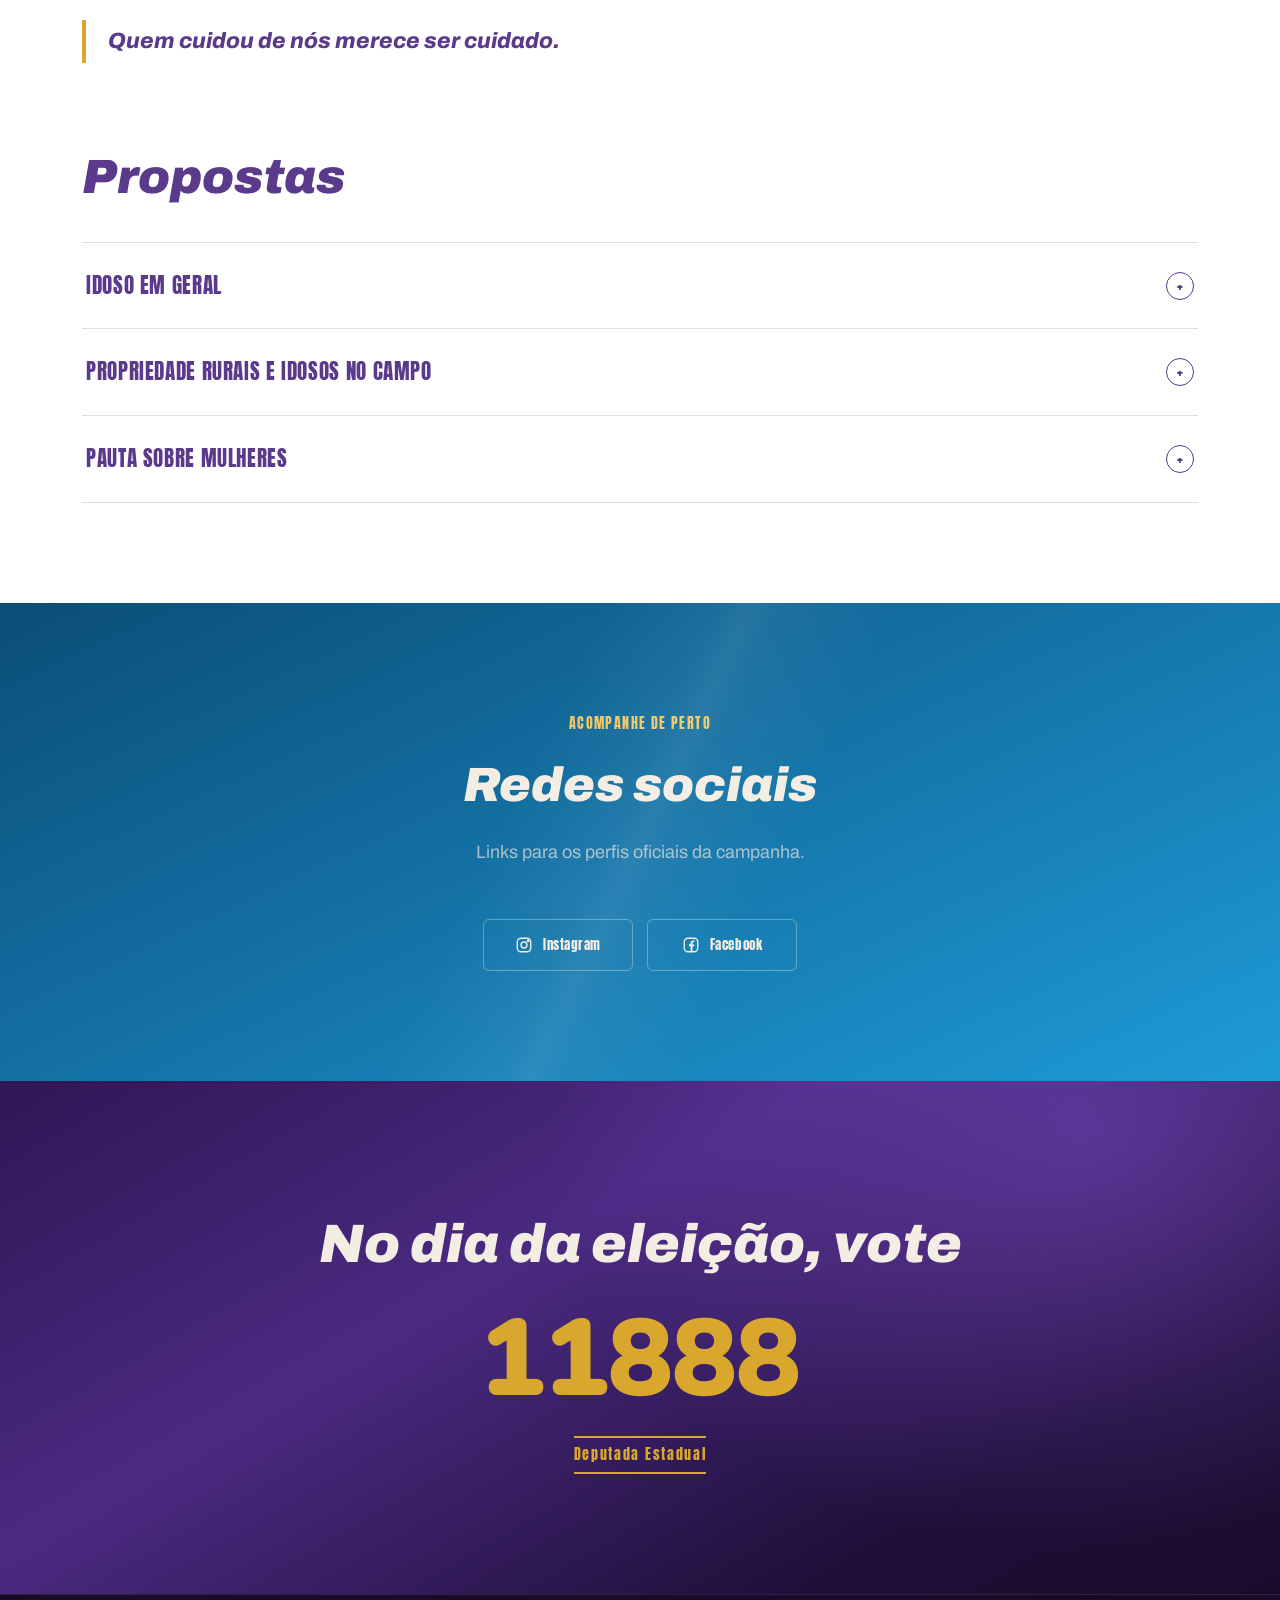
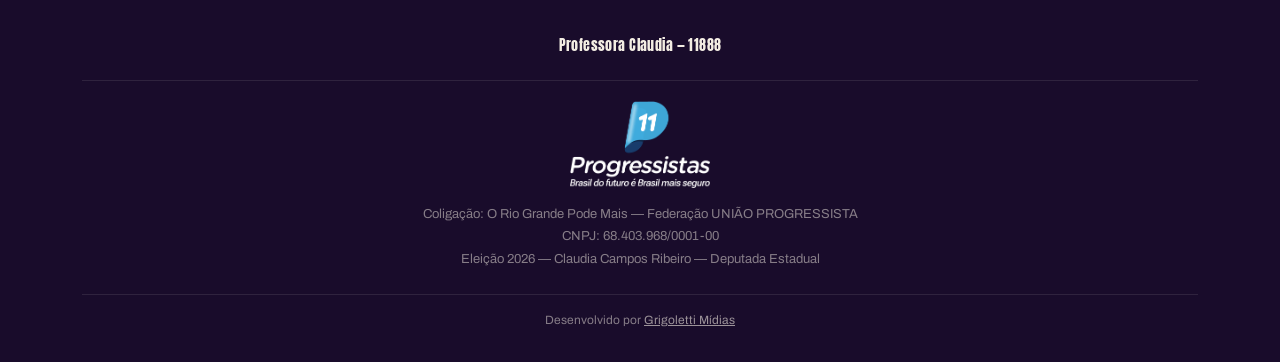
==== commit ab6f4c05: "Update index.html" ====
--- a/index.html
+++ b/index.html
@@ -5,6 +5,23 @@
 <meta name="viewport" content="width=device-width, initial-scale=1.0">
 <meta name="facebook-domain-verification" content="uwqe7lmf2zs6grk5h7qfipkbmbtcrs" />
 <title>Professora Claudia 11888 — Deputada Estadual</title>
+<!-- Meta Pixel Code -->
+<script>
+!function(f,b,e,v,n,t,s)
+{if(f.fbq)return;n=f.fbq=function(){n.callMethod?
+n.callMethod.apply(n,arguments):n.queue.push(arguments)};
+if(!f._fbq)f._fbq=n;n.push=n;n.loaded=!0;n.version='2.0';
+n.queue=[];t=b.createElement(e);t.async=!0;
+t.src=v;s=b.getElementsByTagName(e)[0];
+s.parentNode.insertBefore(t,s)}(window, document,'script',
+'https://connect.facebook.net/en_US/fbevents.js');
+fbq('init', '1892946508345637');
+fbq('track', 'PageView');
+</script>
+<noscript><img height="1" width="1" style="display:none"
+src="https://www.facebook.com/tr?id=1892946508345637&ev=PageView&noscript=1"
+/></noscript>
+<!-- End Meta Pixel Code -->
 <meta name="description" content="Professora Claudia, 11888 — candidata a Deputada Estadual pelo Rio Grande do Sul. Pelo envelhecimento saudável do Rio Grande do Sul. Conheça a história e acompanhe a campanha.">
 <meta property="og:type" content="website">
 <meta property="og:title" content="Professora Claudia 11888 — Deputada Estadual">
@@ -242,6 +259,39 @@
     font-family:'Archivo',sans-serif;font-weight:800;font-style:italic;
     font-size:22px;color:#5B3A8C;
   }
+
+  .propostas-head{margin:76px 0 26px;max-width:none;}
+  .propostas-lista{border-top:1px solid rgba(91,58,140,0.18);}
+  .acc-item{border-bottom:1px solid rgba(91,58,140,0.18);}
+  .acc-item summary{cursor:pointer;list-style:none;padding:26px 4px;display:flex;align-items:center;justify-content:space-between;gap:20px;}
+  .acc-item summary::-webkit-details-marker{display:none;}
+  .acc-item summary h3{font-family:'Anton',sans-serif;font-weight:400;font-size:21px;letter-spacing:0.03em;color:#5B3A8C;}
+  .acc-item summary .icon{flex-shrink:0;width:28px;height:28px;border:1.5px solid #5B3A8C;border-radius:50%;color:#5B3A8C;font-family:'Anton',sans-serif;font-size:16px;display:flex;align-items:center;justify-content:center;}
+  .acc-item summary .icon::before{content:'+';}
+  .acc-item[open] summary .icon{background:#5B3A8C;color:#fff;}
+  .acc-item[open] summary .icon::before{content:'–';}
+  .acc-body{padding:0 4px 34px;max-width:760px;}
+  .acc-body p{font-size:18px;color:rgba(46,23,85,0.88);margin-bottom:16px;}
+  .acc-chips{display:flex;flex-wrap:wrap;gap:8px;margin:0 0 28px;}
+  .acc-chips a{font-family:'Archivo',sans-serif;font-size:13px;font-weight:700;line-height:1.3;color:#5B3A8C;background:#F1EBF9;border:1px solid rgba(91,58,140,0.25);padding:7px 14px;border-radius:999px;text-decoration:none;}
+  .acc-chips a:hover{background:#5B3A8C;color:#fff;}
+  .acc-body h4.sub{scroll-margin-top:96px;font-family:'Archivo',sans-serif;font-weight:800;font-size:20px;line-height:1.25;color:#5B3A8C;margin:34px 0 12px;padding-left:14px;border-left:4px solid #D9A62E;}
+  .acc-body h5.sub2{font-family:'Archivo',sans-serif;font-weight:800;font-size:16px;color:#5B3A8C;margin:20px 0 4px;}
+  .pauta-card{background:#F6F2FB;border-radius:0 14px 14px 0;border-left:4px solid #D9A62E;padding:22px 26px 12px;margin:30px 0;}
+  .pauta-card h4.sub{margin:0 0 10px;padding-left:0;border-left:0;}
+  .acc-body ul{list-style:none;margin:0 0 18px;padding:0;}
+  .acc-body li{font-size:18px;color:rgba(46,23,85,0.88);padding:10px 0;border-bottom:1px solid rgba(91,58,140,0.10);}
+  .acc-body li:last-child{border-bottom:0;}
+  .acc-body ul.pautas li{position:relative;padding:8px 0 8px 26px;border-bottom:0;}
+  .acc-body ul.pautas li::before{content:'';position:absolute;left:3px;top:1.05em;width:9px;height:9px;border-radius:50%;background:#D9A62E;}
+  .acc-body ul.itens li{display:grid;grid-template-columns:54px 1fr;column-gap:8px;align-items:baseline;}
+  .acc-body ul.itens .n{font-family:'Anton',sans-serif;font-size:18px;letter-spacing:0.02em;color:#8A6A1E;white-space:nowrap;}
+  .acc-body a.ref{color:#0B4E78;text-decoration:underline;text-underline-offset:3px;}
+  .acc-body a.ref::before{content:'';display:inline-block;width:0.95em;height:0.95em;margin-right:0.3em;vertical-align:-0.12em;background:currentColor;-webkit-mask:url("data:image/svg+xml,%3Csvg xmlns='http://www.w3.org/2000/svg' viewBox='0 0 24 24' fill='none' stroke='black' stroke-width='2.2' stroke-linejoin='round'%3E%3Cpath d='M6 2h8l5 5v15H6z'/%3E%3Cpath d='M14 2v5h5'/%3E%3C/svg%3E") center/contain no-repeat;mask:url("data:image/svg+xml,%3Csvg xmlns='http://www.w3.org/2000/svg' viewBox='0 0 24 24' fill='none' stroke='black' stroke-width='2.2' stroke-linejoin='round'%3E%3Cpath d='M6 2h8l5 5v15H6z'/%3E%3Cpath d='M14 2v5h5'/%3E%3C/svg%3E") center/contain no-repeat;}
+  .acc-body a.ref:hover{color:#1E9BD7;}
+  @media(max-width:600px){.pauta-card{padding:18px 18px 8px;}.acc-body ul.itens li{grid-template-columns:46px 1fr;}}
+  @media(max-width:600px){.pauta-card{padding:18px 18px 8px;}.acc-body ul.itens li{grid-template-columns:46px 1fr;}}
+  @media(max-width:600px){.pauta-card{padding:18px 18px 8px;}.acc-body ul.itens li{grid-template-columns:46px 1fr;}}
 
   /* ---------- REDES ---------- */
   .redes{
@@ -429,6 +479,154 @@
       <p>Essa pauta precisa chegar à Assembleia Legislativa. Quero ser a voz de quem, muitas vezes, não é ouvido — lutando por dignidade, segurança e saúde para os idosos gaúchos.</p>
       <blockquote>Quem cuidou de nós merece ser cuidado.</blockquote>
     </div>
+    <div class="section-head propostas-head"><h2>Propostas</h2></div>
+    <div class="propostas-lista">
+      <details class="acc-item">
+        <summary><h3>IDOSO EM GERAL</h3><span class="icon" aria-hidden="true"></span></summary>
+        <div class="acc-body">
+          <ul class="itens">
+          <li><span class="n">1 –</span> <span class="t">Divulgar, qualificar entes públicos e fiscalizar a aplicação do Estatuto da Pessoa Idosa; * <a class="ref" href="https://www.planalto.gov.br/ccivil_03/leis/2003/l10.741.htm" title="Abrir o Estatuto da Pessoa Idosa (Planalto)" target="_blank" rel="noopener"><em>(remeter para Estatuto do Idoso)</em></a></span></li>
+          <li><span class="n">2 -</span> <span class="t">Ampliar e qualificar os Conselhos Municipais da Pessoa Idosa no RS... dos 497 municípios menos de 300 possuem Conselhos. * <a class="ref" href="textos/fundo-do-idoso.html" title="Abrir o texto: Fundo do Idoso"><em>(texto 1)</em></a></span></li>
+          <li><span class="n">3 –</span> <span class="t">Ampliar e qualificar a gestão dos Fundos Municipais da Pessoas Idosa...1/3 dos municípios gaúchos tem boas captações. De quase 800 milhões possíveis, menos de 10 por cento é destinado; * <a class="ref" href="textos/fundo-do-idoso.html" title="Abrir o texto: Fundo do Idoso"><em>(texto 1)</em></a></span></li>
+          <li><span class="n">4 –</span> <span class="t">Ampliar e qualificar as Instituições de Longa Permanência para Pessoas Idosas – ILPIS (Asilos);</span></li>
+          <li><span class="n">5 –</span> <span class="t">Investir na saúde preventiva, incluindo busca ativa de idosos em situação de abandono;</span></li>
+          <li><span class="n">6 –</span> <span class="t">Qualificar e valorizar os  cuidadores de idosos; (sistema de cuidados) – Cuidar quem cuida de nossa gente; *<a class="ref" href="textos/sistema-de-cuidados.html" title="Abrir o texto: Sistema de Cuidados"><em>(TEXTO Sistema de cuidados)</em></a></span></li>
+          <li><span class="n">7 –</span> <span class="t">Criar unidades de passagem para idosos vítimas de violência;</span></li>
+          <li><span class="n">8 –</span> <span class="t">Incentivar Delegacias Especialidades nas cidades maiores;</span></li>
+          <li><span class="n">9 –</span> <span class="t">Constituir Redes Municipais de Atenção a Violência contra a Pessoa Idosa – RENADI (Pelotas tem desde 2022, mas com atuação precária)</span></li>
+          <li><span class="n">10 –</span> <span class="t">Ampliar o número de Cidade Amigas da Pessoa Idosa (pelotas ingressou em 2022 e Rio Grande em 2025). Apenas 6 cidades gaúchas estão neste programa da OMS - ONU, criado em 2007. * <a class="ref" href="textos/cidade-amiga-da-pessoa-idosa.html" title="Abrir o texto: Programa Cidade Amiga da Pessoa Idosa"><em>(texto cidade amiga do idoso)</em></a></span></li>
+          <li><span class="n">11 –</span> <span class="t">Criar ou ampliar redes de apoio em saúde para idosos nas zonas rurais</span></li>
+          <li><span class="n">12-</span> <span class="t">Combater eficazmente violência contra idoso e mulheres;</span></li>
+          <li><span class="n">13 –</span> <span class="t">Solicitar maior agilidade da Justiça e Ministério Público para atender este público;</span></li>
+          <li><span class="n">14 –</span> <span class="t">Criação de Secretária Estadual da Pessoa Idosa;</span></li>
+          <li><span class="n">15 –</span> <span class="t">Ampliar as redes de proteção e saúde dos cuidadores de pessoas idosas, tanto no sistema doméstico, como em entidades filantrópicas e privadas (sistema de cuidados) – Cuidar quem cuida de nossa gente; *<a class="ref" href="textos/sistema-de-cuidados.html" title="Abrir o texto: Sistema de Cuidados"><em>(TEXTO Sistema de cuidados)</em></a></span></li>
+          <li><span class="n">16 –</span> <span class="t">Participar ativamente das discussões da ONU/CEPAL sobre Desenvolvimento da População Mundial e População Idosa no mundo e América Latina/Caribe e trazer para o RS material para discussões, projetos de lei, propostas orçamentárias e fiscalização. *<a class="ref" href="textos/sexta-reuniao-conferencia-regional.html" title="Abrir o texto: Sexta Reunião da Conferência Regional (CEPAL)"><em>(texto sobre conferência e outros materiais da Cepal)</em></a></span></li>
+          <li><span class="n">17 –</span> <span class="t">Incentivar a criação de Cursos para Pessoas Idosas de em todos níveis;</span></li>
+          <li><span class="n">18 –</span> <span class="t">Rediscutir o conceito de asilo e trabalhar com o conceito de moradia da terceira idade;</span></li>
+          <li><span class="n">19 -</span> <span class="t">Incentivar atividades físicas e mentais para os 60+;</span></li>
+          <li><span class="n">20-</span> <span class="t">Nossos idosos tem de possuir sentimento de pertencimento (+60);</span></li>
+          </ul>
+        </div>
+      </details>
+      <details class="acc-item">
+        <summary><h3>PROPRIEDADE RURAIS E IDOSOS NO CAMPO</h3><span class="icon" aria-hidden="true"></span></summary>
+        <div class="acc-body">
+          <p>O RS é um estado agrário por vocação e o gaúcho um campeiro por devoção. É urgente a defesa das propriedades rurais, de nossos produtores e agricultores. Chega do discurso que agro é ruim, é tóxico e outras imensas besteiras. O Agronegócio alimenta, desenvolve enriquece este estado desde os primórdios.</p>
+          <p>AS altíssimas taxações, impostos injustos, leis ambientais descabidas, fiscalização deficiente e tendenciosa, os preços injustos com a constante importação, só compromete nosso estado.</p>
+          <p>O fenômeno do envelhecimento chegou ao acampo antes que nas cidades, na região sul a maioria dos produtores tem mais de 60 anos. Nossos governantes foram incapazes de manter os jovens no campo, por falta de políticas públicas, incentivos, educação, valorização do homem dos campos e outras mazelas.</p>
+          <p>Os serviços ineficientes de telefonia, de internet e principalmente de fornecimento de energia elétrica atinge nossos produtores. Muitos acabam por desistir, abandonar, após perderem uma produção leiteira, ou safras em função que a falta de luz deixa o gado acessar a plantação. E os outros serviços os deixam isolados em seus campos.</p>
+          <p>Por estarmos envelhecendo necessitamos de um atendimento de saúde que vá ao campo. Unidades móveis poderiam circular por nosso campo fazendo uma vigília constante de saúde preventiva, vacinas e atenção básica.</p>
+          <p>Sou filha de um produtor de 83 anos, lúcido, ativo e que enfrenta esta realidade, ou seja, vivo na minha família estes problemas.</p>
+          <p>Sem os produtores rurais comeremos o que?? Chips de computador??</p>
+          <div class="pauta-card">
+            <h4 class="sub" id="rural-pautas">Pautas:</h4>
+            <ul class="pautas">
+            <li>Saúde nos campos;</li>
+            <li>Por impostos justos;</li>
+            <li>Leis ambientais justas;</li>
+            <li>Fiscalização real e sem estar atrelada a política;</li>
+            <li>Preservação dos mananciais e de nossa água;</li>
+            <li>Apoio as entidades de pesquisa públicas e gratuitas;</li>
+            <li>Acesso a financiamentos com juros justos;</li>
+            <li>Luz de qualidade;</li>
+            <li>Telefonia de qualidade;</li>
+            <li>Desburocratização dos impostos.</li>
+            <li>Leis de incentivos para produção rural.</li>
+            </ul>
+          </div>
+        </div>
+      </details>
+      <details class="acc-item">
+        <summary><h3>PAUTA SOBRE MULHERES</h3><span class="icon" aria-hidden="true"></span></summary>
+        <div class="acc-body">
+          <nav class="acc-chips" aria-label="Tópicos desta seção"><a href="#mul-pautas">Pautas</a><a href="#mul-lutar">Lutar contra a Violência Política de Gênero</a><a href="#mul-desm">Desmantelamento de Políticas Públicas</a><a href="#mul-cons">Consequências</a></nav>
+          <p>Dia 08 de março foi instituído pela ONU em 1975 como o Dia da Mulher, para a reflexão sobre as lutas, direitos, conquistas e homenagear as muitas mulheres que perderam a vida nesta luta. </p>
+          <p>Somos muitas, estamos ocupando quase todos espaço no mundo. Somos professoras, cientistas, presidentes, e profissionais dos mais diversos níveis e profissões. </p>
+          <p>Somos a maioria no mundo e envelhecemos melhor, pois a maior população de idosos é feminina.</p>
+          <p>Chegamos lá?? Não, estão nos matando aos milhares, não se vê efetividade no cumprimento das leis. Na maioria das vezes nos matam por que dizemos NÃO, não quero, não aceito e nossa sociedade não aceita os nãos das mulheres. Se reclamamos somos chamadas de surtadas, egoístas, mas na realidade somos vítimas. </p>
+          <p>E não falo das mulheres que são oprimidas em muitos países que não podem estudar, trabalhar ou mesmo mostrar seu rosto. Não falo em locais que as mulheres são mutiladas... falo daqui, Brasil.</p>
+          <p>O número de feminicídios é alarmante, as medidas protetivas não protegem, a justiça é lerda e as mulheres estão perdendo suas vidas.</p>
+          <p>A violência se manifesta de diversas maneiras. Uma bastante comum é a violência emocional, onde a vítima é vigiada, afastada de seus familiares, de seus amigos e até proibida de ir e vir, sendo diminuída emocionalmente, atacada constantemente em sua autoestima. O agressor, se questionado, diz que a mulher é louca, surtada e segue sua rotina de matar por dentro. Essas mulheres normalmente carregam feridas eternas se conseguem sobreviver e escapar deste ciclo. E não falo porque li a respeito, falo pp vivi na carne...e falo para mulheres tomarem coragem e romper essas correntes. É difícil?? É! Mas é possível. Lembrem sempre que uma guerreira se ajoelha para rezar e levantar mais forte.</p>
+          <p>Aliada, muitas vezes à violência emocional, como no caso, temos a violência patrimonial, onde o agressor passa a subtrair seu dinheiro, seus bens, adotando a atitude que tudo pertence a ele. </p>
+          <p>Não é incomum, mulheres inteligentes, com vidas estruturadas, famílias unidas que num momento de fragilidade caem neste golpe de um homem que não devia ser chamado de homem, sim de monstro.</p>
+          <p>As famílias quando não botam limites nos seus filhos, onde tudo pode e não se ensina a importância de um não, geram pessoas egocêntricas, incapazes de se colocar no lugar do outro, sem empatia e que não sabe ouvir um não. Quando criamos nossos filhos, um dos valores mais importantes a ensinar é o respeito.</p>
+          <p>Homens que não respeitam o próximo, que não tem empatia (nada ver com psicopatia), agridem animais, idoso e suas companheiras, justificando a agressão à mulher com ciúmes, sentimento de posse onde bater é normal e matar é próximo passo, muitas vezes chegando a extremo de matar os próprios filhos.</p>
+          <p>As mulheres devem refletir.... Devemos eleger mulheres que defendam nossa causa. O legislativo é majoritariamente de homens. E as leis, nem de longe nos favorecem.</p>
+          <p>Vote em mulheres que defendam mulheres efetivamente. </p>
+          <p>Uma filha deve ser crida para ter autoestima elevada, para não se envolver em relacionamentos abusivos, ser independe financeiramente e ativa politicamente para defender seus direitos.</p>
+          <p>Temos direito de estudar, de votar, de andar livremente...porque ainda nos matam? Que sociedade doente criamos?? Que herança deixaremos para nossas filhas e netas??? Está na hora de adotarmos posições duras, exigirmos nossos direitos, e cobrar efetividade e agilidade da polícia, legislativos e judiciário.</p>
+          <div class="pauta-card">
+            <h4 class="sub" id="mul-pautas">Pautas:</h4>
+<ul class="pautas">
+            <li><strong>Igualdade e não discriminação:</strong> Direito a ser tratada com igualdade e a estar livre de todas as formas de discriminação, tanto na lei quanto na prática. </li>
+            <li>Direito à vida, à liberdade, à segurança pessoal, à dignidade e à integridade física. </li>
+          </ul>
+          <h5 class="sub2">Educação e trabalho:</h5>
+<ul class="pautas">
+            <li>Direito à informação e à educação, e ao trabalho sem restrições, podendo ocupar qualquer cargo ou atividade de sua escolha. </li>
+            <li>Direito à saúde e à proteção desta, incluindo os direitos reprodutivos e o planejamento familiar. </li>
+          </ul>
+          <h5 class="sub2">Liberdade de pensamento e expressão:</h5>
+<ul class="pautas">
+            <li>Direito de participar nas atividades políticas e de ser eleita para cargos públicos. </li>
+          </ul>
+          <h5 class="sub2">Proteção contra violência:</h5>
+<ul class="pautas">
+            <li>Direito a não ser submetida a torturas ou maus-tratos, com atendimento humanizado e medidas protetivas em casos de violência. </li>
+          </ul>
+          </div>
+          <p>O desrespeito aos direitos das mulheres na política manifesta-se principalmente através da violência política de gênero, que visa excluir mulheres de espaços de poder e decisão, e do desmantelamento de políticas públicas que promovem a igualdade e o empoderamento feminino. Esses desrespeitos incluem ataques pessoais, assédio, desqualificação, negação de recursos e impedir a participação política de mulheres, especialmente negras, LGBTQIA+ e de classes sociais menos favorecidas. Essa violência prejudica a representatividade e a democracia, afetando as oportunidades de emancipação e o avanço das mulheres na sociedade. </p>
+          <div class="pauta-card">
+            <h4 class="sub" id="mul-lutar">Lutar contra a Violência Política de Gênero:</h4>
+<ul class="pautas">
+            <li><strong>Lutar contra Assédio e Ameaças:</strong> Ataques pessoais e verbais, incluindo ameaças de morte e difamação. </li>
+            <li><strong>Luta contra a Desqualificação e Invalidação:</strong> Questionamento da competência das mulheres com base no gênero, o que fragiliza a autoimagem e leva à retirada da política. </li>
+            <li><strong>Desigualdade de Recursos:</strong> Mulheres candidatas recebem menos apoio financeiro e são impedidas de se expressar livremente. </li>
+          </ul>
+          </div>
+          <div class="pauta-card">
+            <h4 class="sub" id="mul-desm">Desmantelamento de Políticas Públicas:</h4>
+<ul class="pautas">
+            <li><strong>Corte de Programas:</strong> Enfraquecimento de programas voltados para a igualdade de gênero, formação de professores e inclusão de mulheres. </li>
+            <li><strong>Desvalorização da Participação Social:</strong> Redução do apoio aos conselhos e fóruns de participação, que são espaços importantes para a voz das mulheres e dos movimentos sociais. </li>
+          </ul>
+<ul class="pautas">
+            <li>Promover campanhas de prevenção à violência contra a mulher </li>
+            <li>Incentivar o autocuidado físico e emocional </li>
+            <li>Oferecer orientação jurídica básica </li>
+            <li>Estimular empreendedorismo feminino regional </li>
+            <li>Criar rede de apoio comunitária</li>
+          </ul>
+          </div>
+          <h4 class="sub" id="mul-cons">Consequências</h4>
+          <p><strong>Sub-representação Política:</strong> A violência e a falta de apoio levam a um menor número de mulheres em cargos de poder, afetando a representatividade na sociedade. </p>
+<ul class="pautas">
+            <li>Promover campanhas de prevenção à violência contra a mulher incentivar o autocuidado físico e emociona.</li>
+            <li>Oferecer orientação jurídica básica.</li>
+            <li> Estimular empreendedorismo feminino regional.</li>
+            <li> Criar rede de apoio comunitária</li>
+          </ul>
+          <p><strong>Prejuízo à Democracia:</strong> A exclusão das mulheres da política enfraquece a democracia e a participação cidadã. </p>
+          <p><strong>Impacto na Emancipação Feminina:</strong> A diminuição das políticas públicas afeta diretamente a capacidade das mulheres de se empoderarem e progredirem socialmente. </p>
+          <p>Mulheres em geral que buscam participação política, desde candidatas até detentoras de mandato.</p>
+          <p>Mulheres negras, LGBTQIA+ e de classes sociais menos favorecidas, que enfrentam barreiras adicionais e maior invalidação. </p>
+          <p><strong>Fortalecer políticas públicas:</strong> Reivindicar e garantir a continuidade e o aprimoramento de políticas que promovam a igualdade de gênero. </p>
+          <p><strong>Combater a violência política:</strong> Denunciar e punir os atos de violência contra as mulheres na política, reconhecendo a violência política como um crime. </p>
+          <p><strong>Apoiar movimentos sociais:</strong> Valorizar e fortalecer a participação de organizações feministas e movimentos sociais na defesa dos direitos das mulheres. </p>
+          <p>Os quatro eixos estruturantes das políticas de enfrentamento à violência contra a mulher no Brasil são: Garantia da Aplicabilidade da Lei Maria da Penha, Ampliação e Fortalecimento da Rede de Serviços para mulheres em situação de violência, Garantia da Segurança Cidadã e Acesso à Justiça, e Garantia dos Direitos Sexuais e Reprodutivos, além do Enfrentamento à Exploração Sexual e ao Tráfico de Mulheres. Estes eixos buscam garantir direitos, oferecer assistência, prevenir novas violências e promover uma cultura de respeito e igualdade. </p>
+<ul class="pautas">
+            <li>Luta por mais delegacias das mulheres, com atendimento especializado;</li>
+            <li>Luta por mias casas de passagem para acolher mulheres vítimas de violência;</li>
+            <li>Propaganda massiva contra violência a contra mulher e envolver os homens nestas campanhas;</li>
+            <li>Lutar por um salário social de 6 meses para a mulher agredida poder refazer sua vida;</li>
+            <li>Garantir que os filhos sejam imediatamente transferidos para nossas escolas.</li>
+            <li>Buscar cursos que qualifiquem estas mulheres em vulnerabilidade;</li>
+            <li>Exigir celeridade do judiciário, pois a “vítima” se torna novamente “vítima pela lerdeza do poder.</li>
+            <li>Melhorar os sistemas de proteção.</li>
+          </ul>
+        </div>
+      </details>
+    </div>
   </div>
 </section>
 
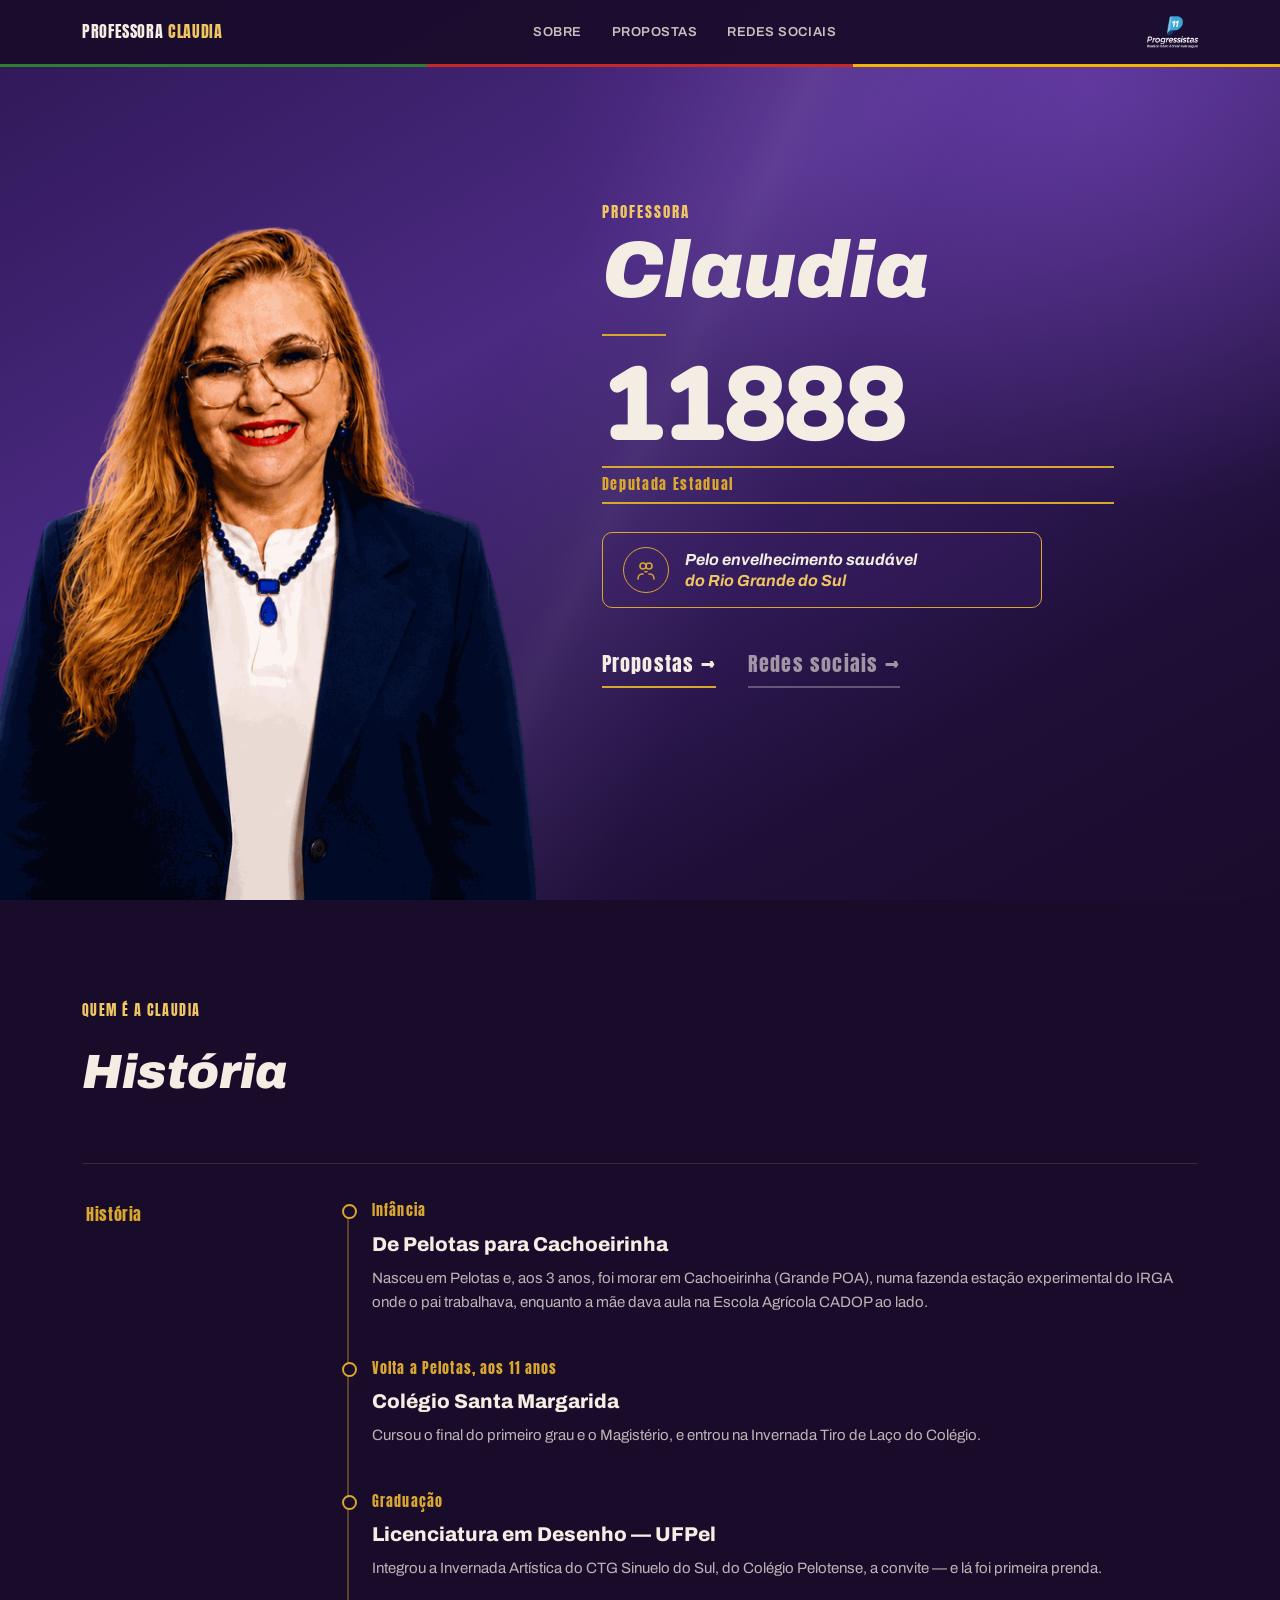
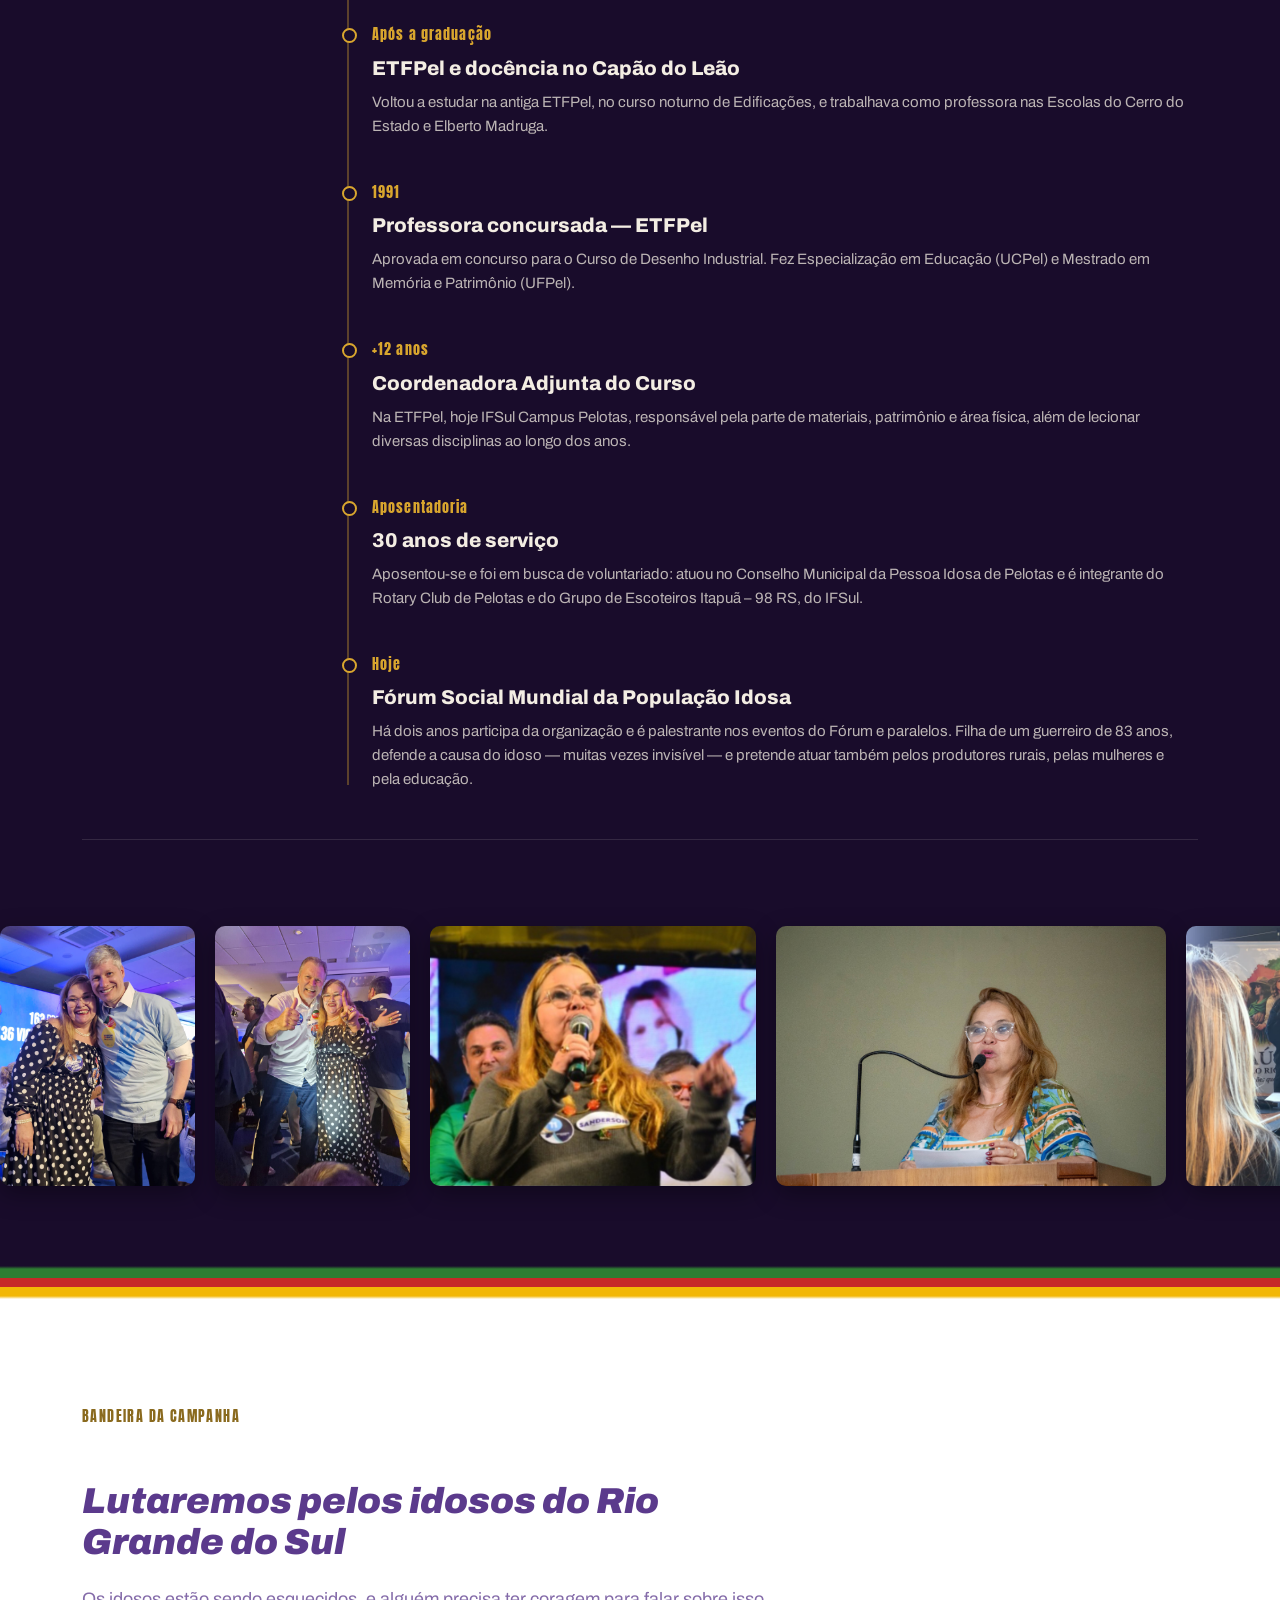
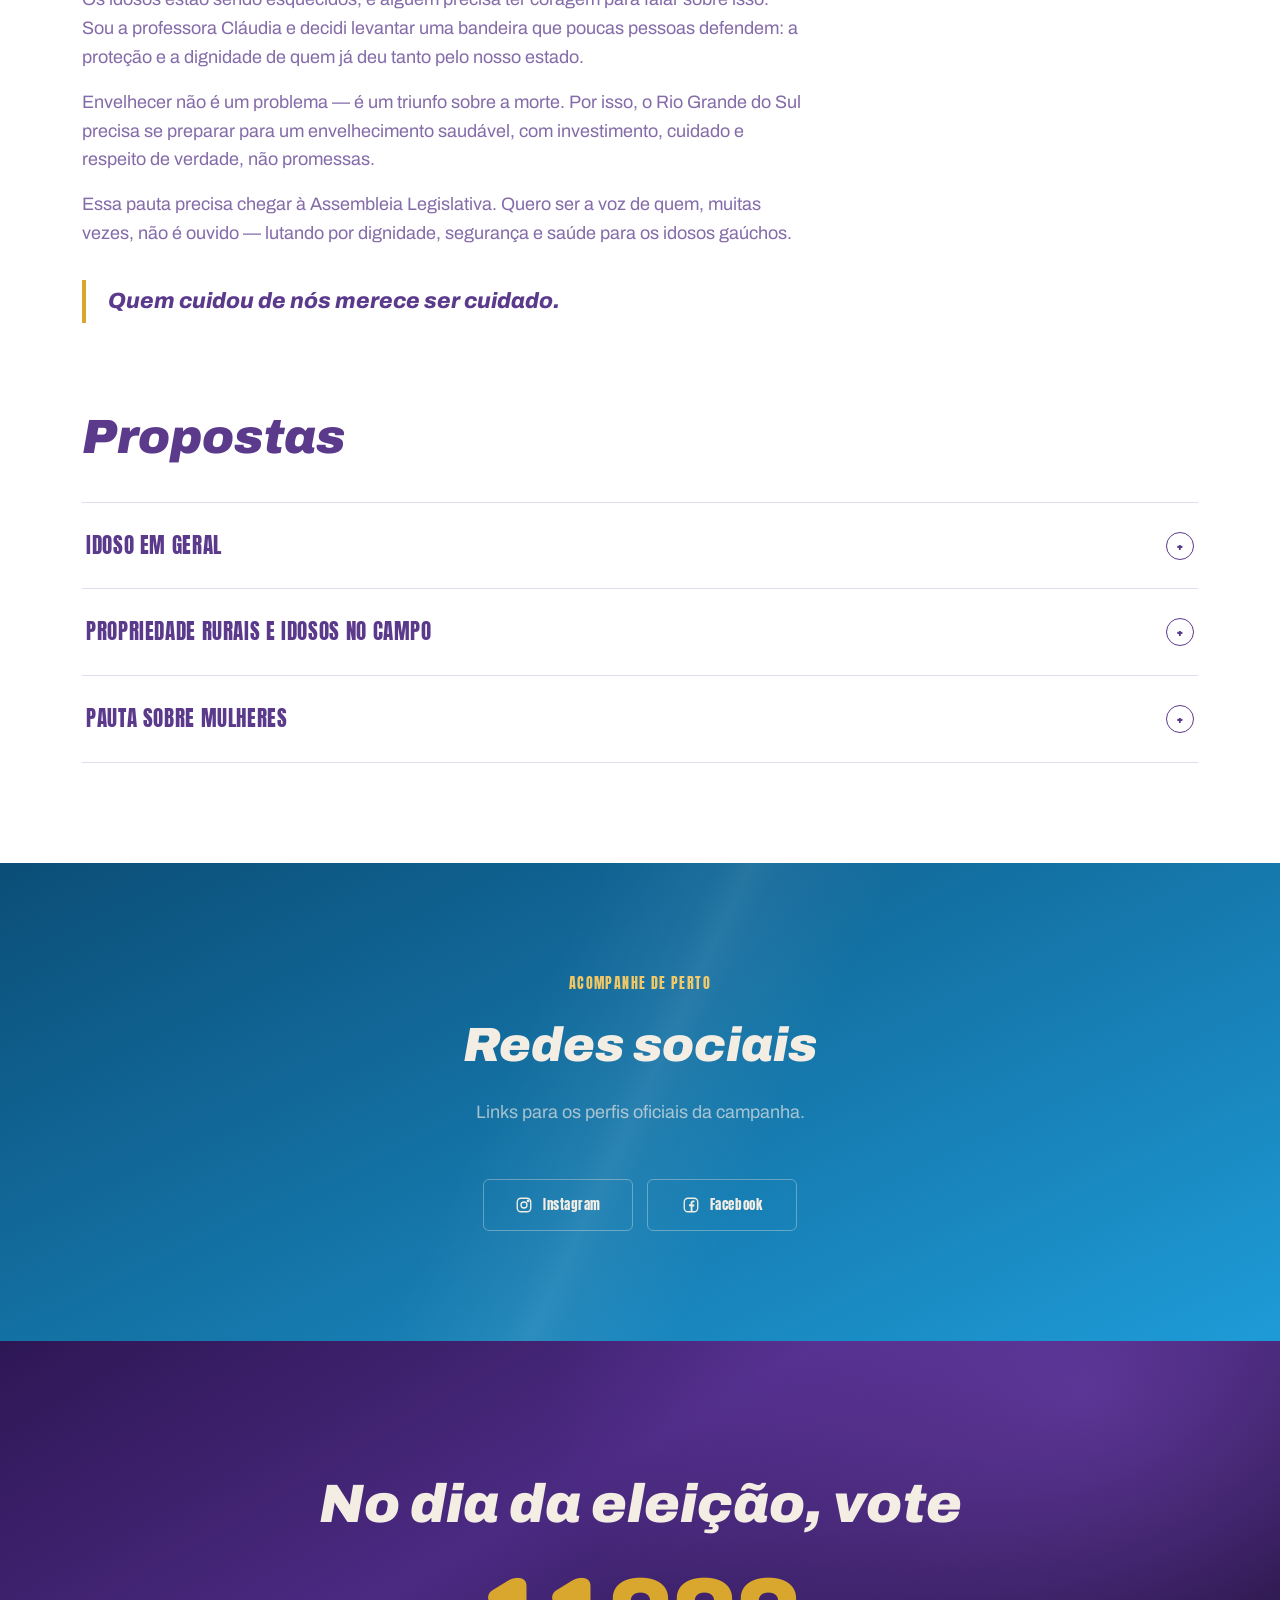
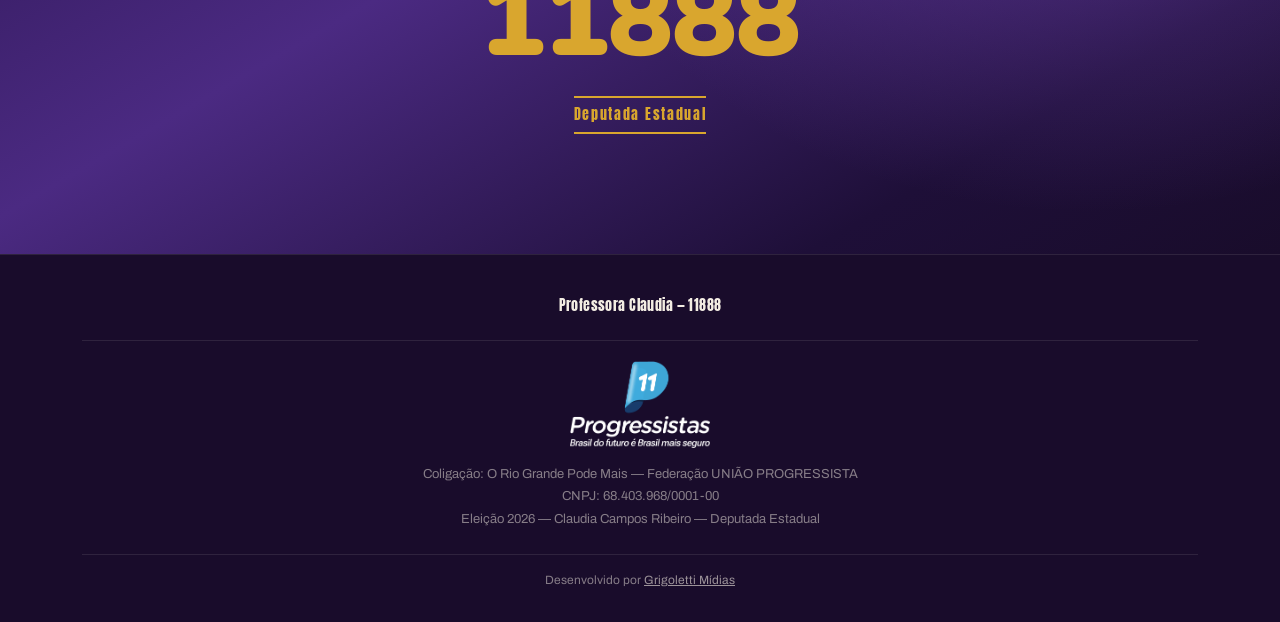
==== commit 5d5936a3: "Change carousel images from .jpg to .png format" ====
--- a/index.html
+++ b/index.html
@@ -448,20 +448,20 @@
   <div class="carrossel-wrap">
     <div class="carrossel-track">
       <div class="carrossel-set">
-        <img src="carrossel_foto_1.jpg" alt="Foto 1" onerror="this.style.display='none'">
-        <img src="carrossel_foto_2.jpg" alt="Foto 2" onerror="this.style.display='none'">
-        <img src="carrossel_foto_3.jpg" alt="Foto 3" onerror="this.style.display='none'">
-        <img src="carrossel_foto_4.jpg" alt="Foto 4" onerror="this.style.display='none'">
-        <img src="carrossel_foto_5.jpg" alt="Foto 5" onerror="this.style.display='none'">
-        <img src="carrossel_foto_6.jpg" alt="Foto 6" onerror="this.style.display='none'">
+        <img src="carrossel_foto_1.png" alt="Foto 1" onerror="this.style.display='none'">
+        <img src="carrossel_foto_2.png" alt="Foto 2" onerror="this.style.display='none'">
+        <img src="carrossel_foto_3.png" alt="Foto 3" onerror="this.style.display='none'">
+        <img src="carrossel_foto_4.png" alt="Foto 4" onerror="this.style.display='none'">
+        <img src="carrossel_foto_5.png" alt="Foto 5" onerror="this.style.display='none'">
+        <img src="carrossel_foto_6.png" alt="Foto 6" onerror="this.style.display='none'">
       </div>
       <div class="carrossel-set" aria-hidden="true">
-        <img src="carrossel_foto_1.jpg" alt="" onerror="this.style.display='none'">
-        <img src="carrossel_foto_2.jpg" alt="" onerror="this.style.display='none'">
-        <img src="carrossel_foto_3.jpg" alt="" onerror="this.style.display='none'">
-        <img src="carrossel_foto_4.jpg" alt="" onerror="this.style.display='none'">
-        <img src="carrossel_foto_5.jpg" alt="" onerror="this.style.display='none'">
-        <img src="carrossel_foto_6.jpg" alt="" onerror="this.style.display='none'">
+        <img src="carrossel_foto_1.png" alt="" onerror="this.style.display='none'">
+        <img src="carrossel_foto_2.png" alt="" onerror="this.style.display='none'">
+        <img src="carrossel_foto_3.png" alt="" onerror="this.style.display='none'">
+        <img src="carrossel_foto_4.png" alt="" onerror="this.style.display='none'">
+        <img src="carrossel_foto_5.png" alt="" onerror="this.style.display='none'">
+        <img src="carrossel_foto_6.png" alt="" onerror="this.style.display='none'">
       </div>
     </div>
   </div>
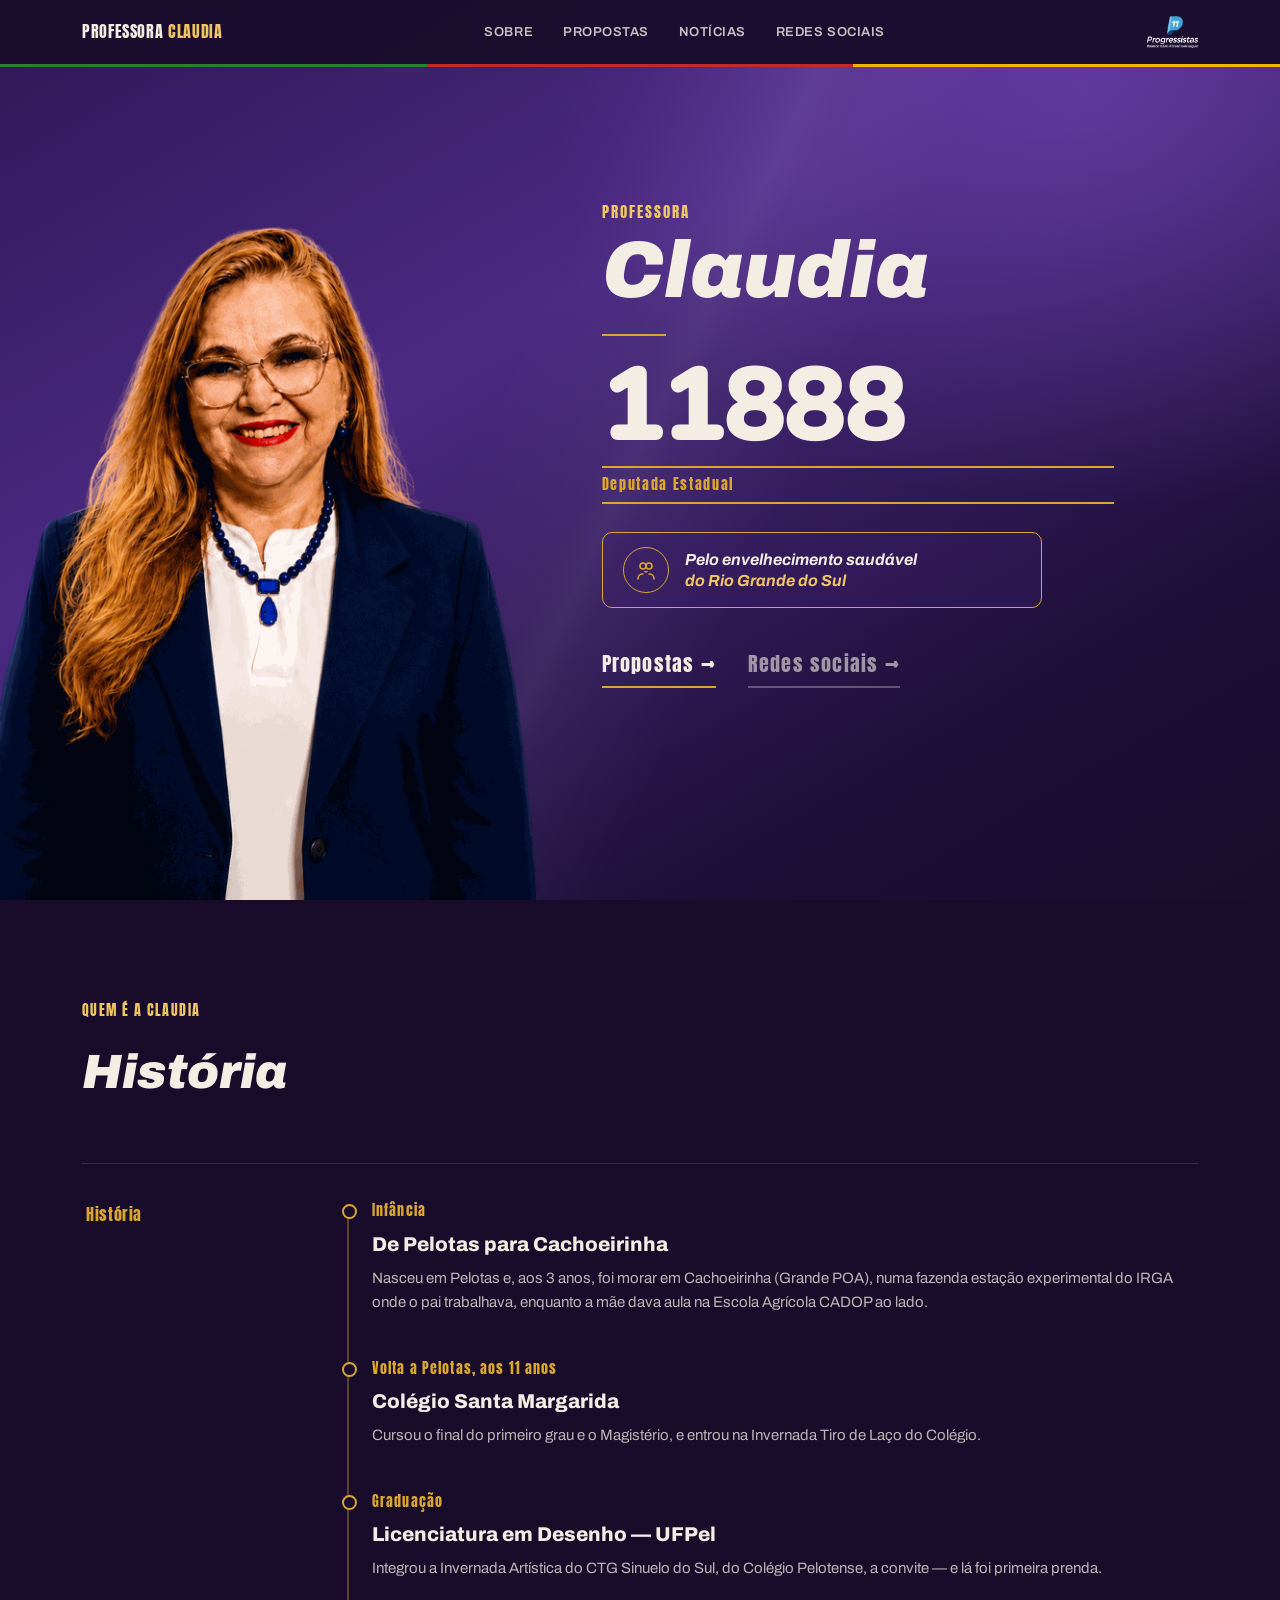
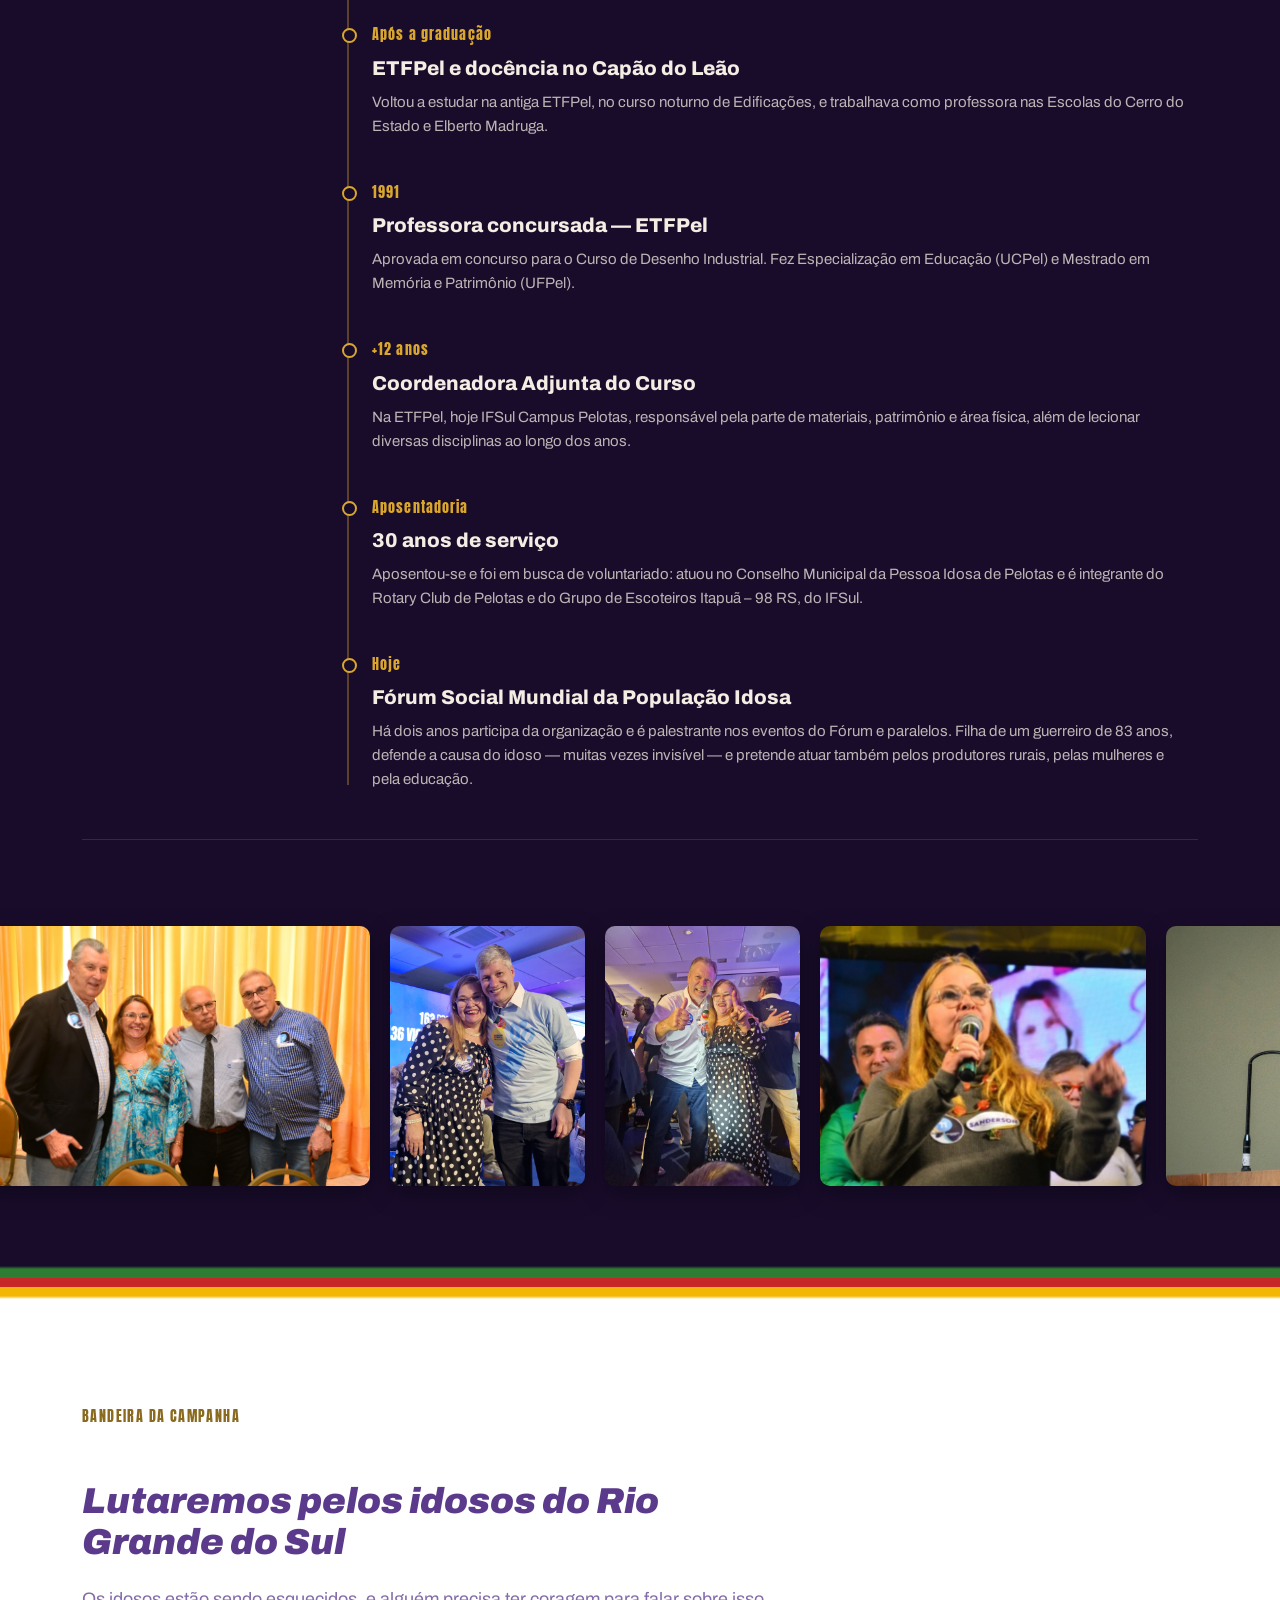
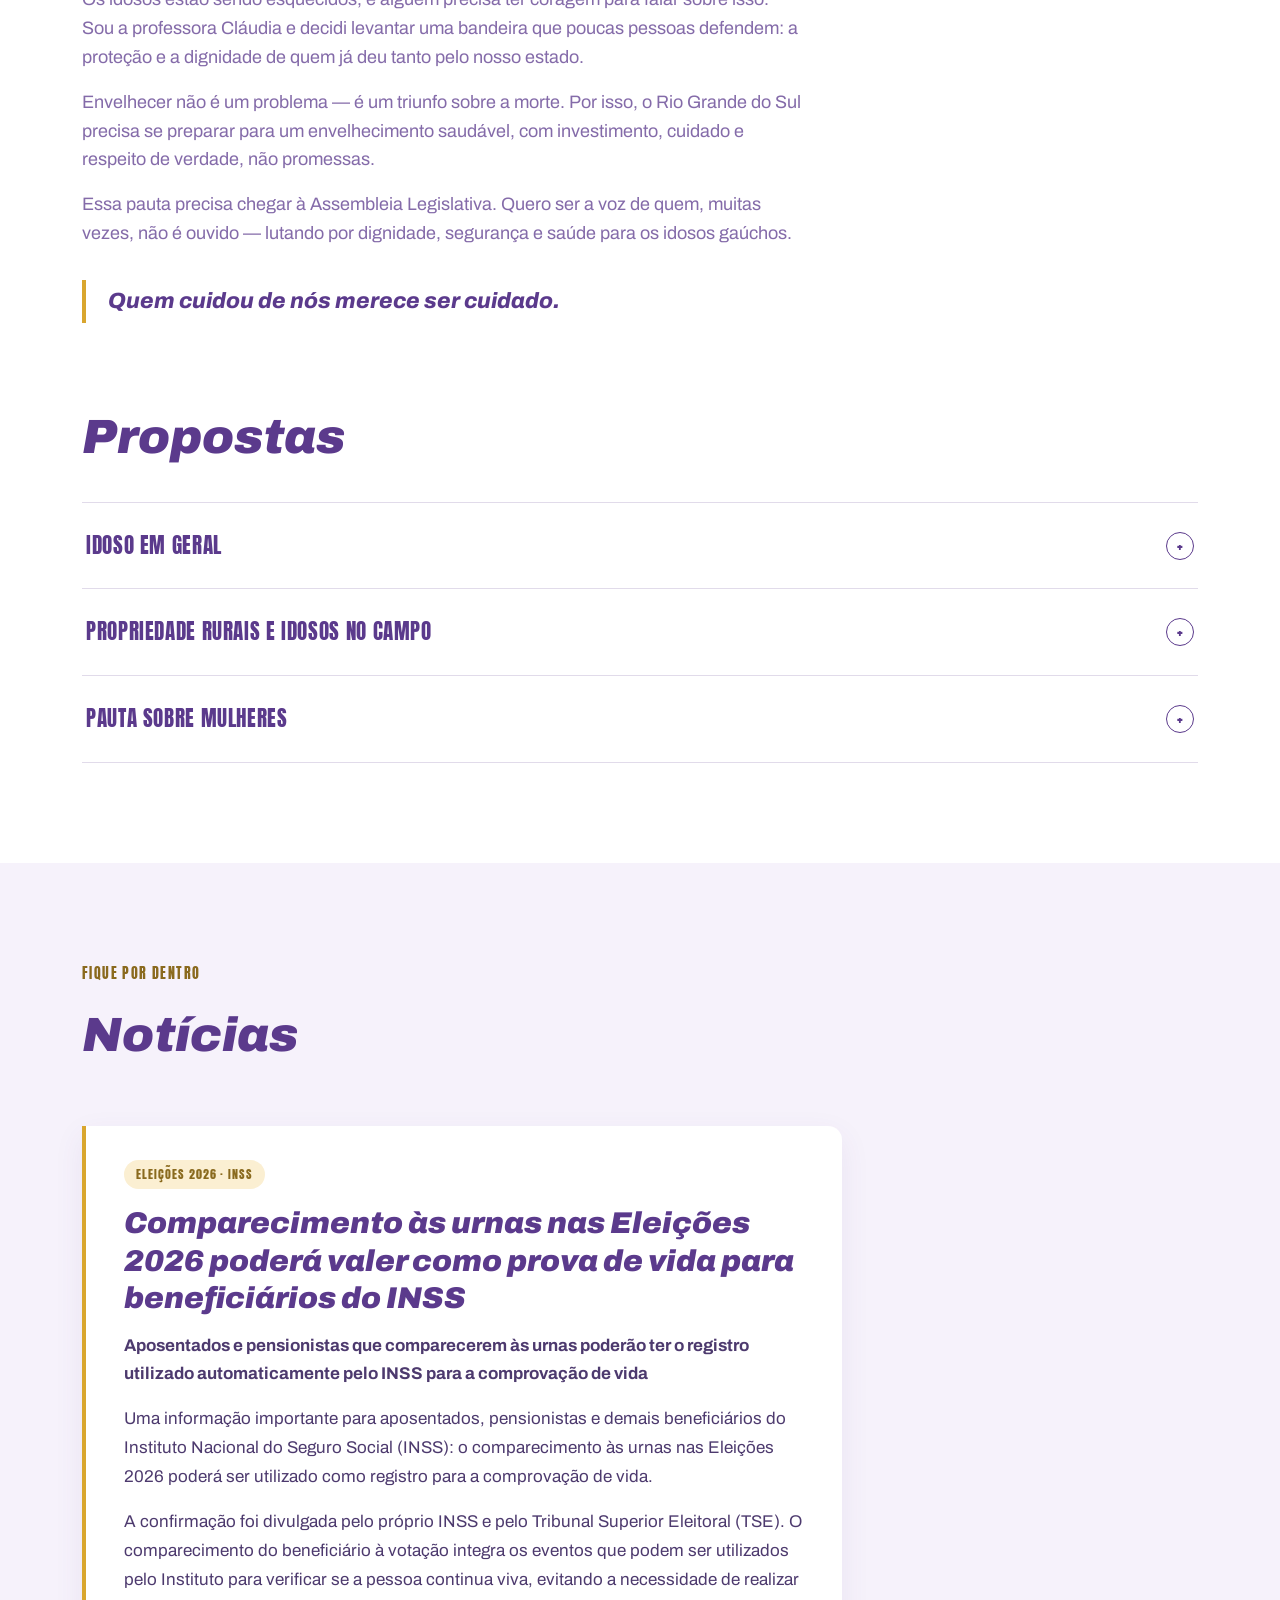
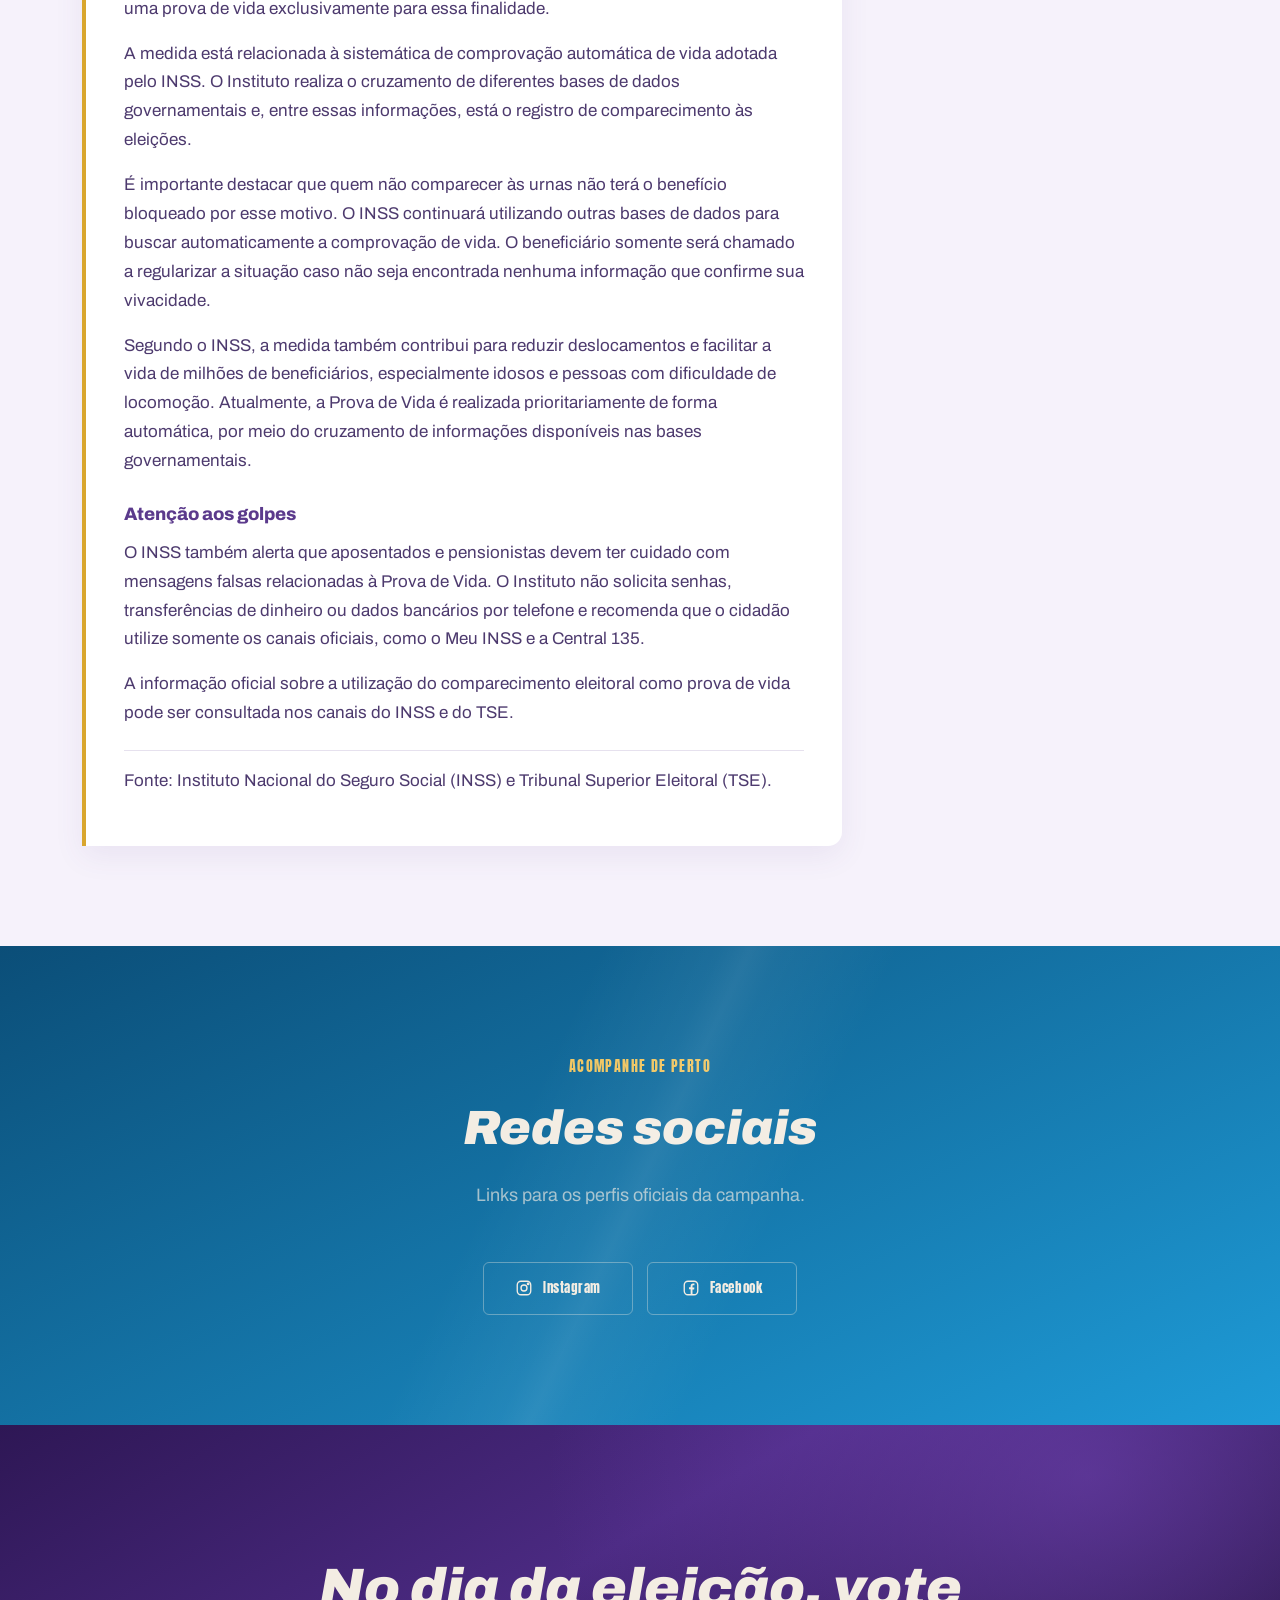
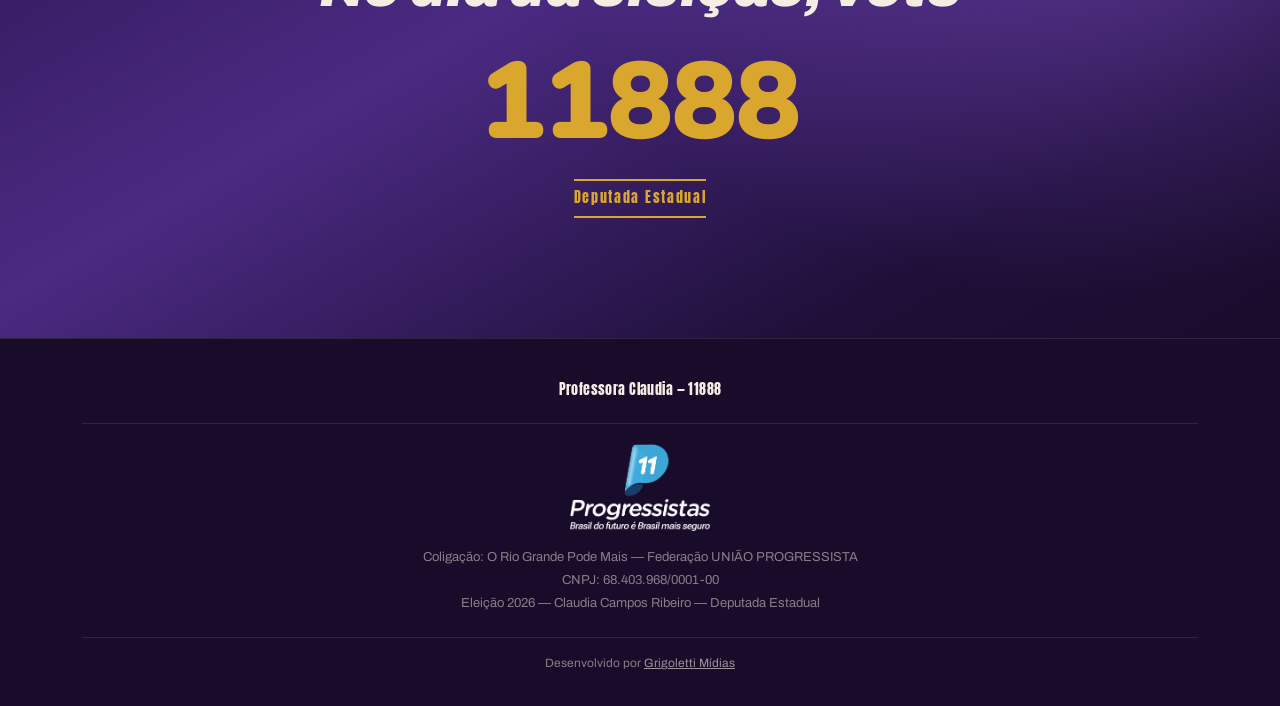
==== commit e2f0e725: "Add news section and update styles for noticia cards Added a news section with a news card detailing" ====
--- a/index.html
+++ b/index.html
@@ -290,8 +290,32 @@
   .acc-body a.ref::before{content:'';display:inline-block;width:0.95em;height:0.95em;margin-right:0.3em;vertical-align:-0.12em;background:currentColor;-webkit-mask:url("data:image/svg+xml,%3Csvg xmlns='http://www.w3.org/2000/svg' viewBox='0 0 24 24' fill='none' stroke='black' stroke-width='2.2' stroke-linejoin='round'%3E%3Cpath d='M6 2h8l5 5v15H6z'/%3E%3Cpath d='M14 2v5h5'/%3E%3C/svg%3E") center/contain no-repeat;mask:url("data:image/svg+xml,%3Csvg xmlns='http://www.w3.org/2000/svg' viewBox='0 0 24 24' fill='none' stroke='black' stroke-width='2.2' stroke-linejoin='round'%3E%3Cpath d='M6 2h8l5 5v15H6z'/%3E%3Cpath d='M14 2v5h5'/%3E%3C/svg%3E") center/contain no-repeat;}
   .acc-body a.ref:hover{color:#1E9BD7;}
   @media(max-width:600px){.pauta-card{padding:18px 18px 8px;}.acc-body ul.itens li{grid-template-columns:46px 1fr;}}
-  @media(max-width:600px){.pauta-card{padding:18px 18px 8px;}.acc-body ul.itens li{grid-template-columns:46px 1fr;}}
-  @media(max-width:600px){.pauta-card{padding:18px 18px 8px;}.acc-body ul.itens li{grid-template-columns:46px 1fr;}}
+
+  /* ---------- NOTÍCIAS ---------- */
+  .noticias{background:#F6F2FB;}
+  .noticias .section-eyebrow{color:#8A6A1E;}
+  .noticias .section-head h2{color:#5B3A8C;}
+  .noticia-card{
+    background:#fff;border-radius:0 14px 14px 0;border-left:4px solid var(--gold);
+    padding:34px 38px;max-width:760px;box-shadow:0 10px 30px rgba(91,58,140,0.08);
+  }
+  .noticia-tag{
+    display:inline-block;font-family:'Anton',sans-serif;font-size:12px;letter-spacing:0.08em;
+    text-transform:uppercase;color:#8A6A1E;background:#FBEFD2;padding:5px 12px;
+    border-radius:999px;margin-bottom:16px;
+  }
+  .noticia-card h3{
+    font-family:'Archivo',sans-serif;font-weight:900;font-style:italic;
+    font-size:clamp(22px,2.6vw,30px);line-height:1.25;color:#5B3A8C;margin-bottom:14px;
+  }
+  .noticia-lead{font-weight:700;font-size:18px;color:rgba(46,23,85,0.85);margin-bottom:20px;}
+  .noticia-card p{font-size:17px;line-height:1.7;color:rgba(46,23,85,0.85);margin-bottom:16px;}
+  .noticia-sub{font-family:'Archivo',sans-serif;font-weight:800;font-size:18px;color:#5B3A8C;margin:24px 0 10px;}
+  .noticia-fonte{
+    font-size:13px;color:rgba(46,23,85,0.55);margin-top:22px;padding-top:16px;
+    border-top:1px solid rgba(91,58,140,0.15);
+  }
+  @media(max-width:600px){.noticia-card{padding:26px 22px;}}
 
   /* ---------- REDES ---------- */
   .redes{
@@ -354,6 +378,7 @@
       <div class="navlinks">
         <a href="#sobre">Sobre</a>
         <a href="#propostas">Propostas</a>
+        <a href="#noticias">Notícias</a>
         <a href="#redes">Redes sociais</a>
       </div>
       <img src="logo-progressistas.png" alt="Progressistas" class="nav-party-logo">
@@ -630,6 +655,29 @@
   </div>
 </section>
 
+<section class="noticias" id="noticias">
+  <div class="wrap">
+    <div class="section-head">
+      <div class="section-eyebrow display">Fique por dentro</div>
+      <h2>Notícias</h2>
+    </div>
+    <article class="noticia-card">
+      <span class="noticia-tag">Eleições 2026 · INSS</span>
+      <h3>Comparecimento às urnas nas Eleições 2026 poderá valer como prova de vida para beneficiários do INSS</h3>
+      <p class="noticia-lead">Aposentados e pensionistas que comparecerem às urnas poderão ter o registro utilizado automaticamente pelo INSS para a comprovação de vida</p>
+      <p>Uma informação importante para aposentados, pensionistas e demais beneficiários do Instituto Nacional do Seguro Social (INSS): o comparecimento às urnas nas Eleições 2026 poderá ser utilizado como registro para a comprovação de vida.</p>
+      <p>A confirmação foi divulgada pelo próprio INSS e pelo Tribunal Superior Eleitoral (TSE). O comparecimento do beneficiário à votação integra os eventos que podem ser utilizados pelo Instituto para verificar se a pessoa continua viva, evitando a necessidade de realizar uma prova de vida exclusivamente para essa finalidade.</p>
+      <p>A medida está relacionada à sistemática de comprovação automática de vida adotada pelo INSS. O Instituto realiza o cruzamento de diferentes bases de dados governamentais e, entre essas informações, está o registro de comparecimento às eleições.</p>
+      <p>É importante destacar que quem não comparecer às urnas não terá o benefício bloqueado por esse motivo. O INSS continuará utilizando outras bases de dados para buscar automaticamente a comprovação de vida. O beneficiário somente será chamado a regularizar a situação caso não seja encontrada nenhuma informação que confirme sua vivacidade.</p>
+      <p>Segundo o INSS, a medida também contribui para reduzir deslocamentos e facilitar a vida de milhões de beneficiários, especialmente idosos e pessoas com dificuldade de locomoção. Atualmente, a Prova de Vida é realizada prioritariamente de forma automática, por meio do cruzamento de informações disponíveis nas bases governamentais.</p>
+      <h4 class="noticia-sub">Atenção aos golpes</h4>
+      <p>O INSS também alerta que aposentados e pensionistas devem ter cuidado com mensagens falsas relacionadas à Prova de Vida. O Instituto não solicita senhas, transferências de dinheiro ou dados bancários por telefone e recomenda que o cidadão utilize somente os canais oficiais, como o Meu INSS e a Central 135.</p>
+      <p>A informação oficial sobre a utilização do comparecimento eleitoral como prova de vida pode ser consultada nos canais do INSS e do TSE.</p>
+      <p class="noticia-fonte">Fonte: Instituto Nacional do Seguro Social (INSS) e Tribunal Superior Eleitoral (TSE).</p>
+    </article>
+  </div>
+</section>
+
 <section class="redes" id="redes">
   <div class="sheen"></div>
   <div class="wrap">
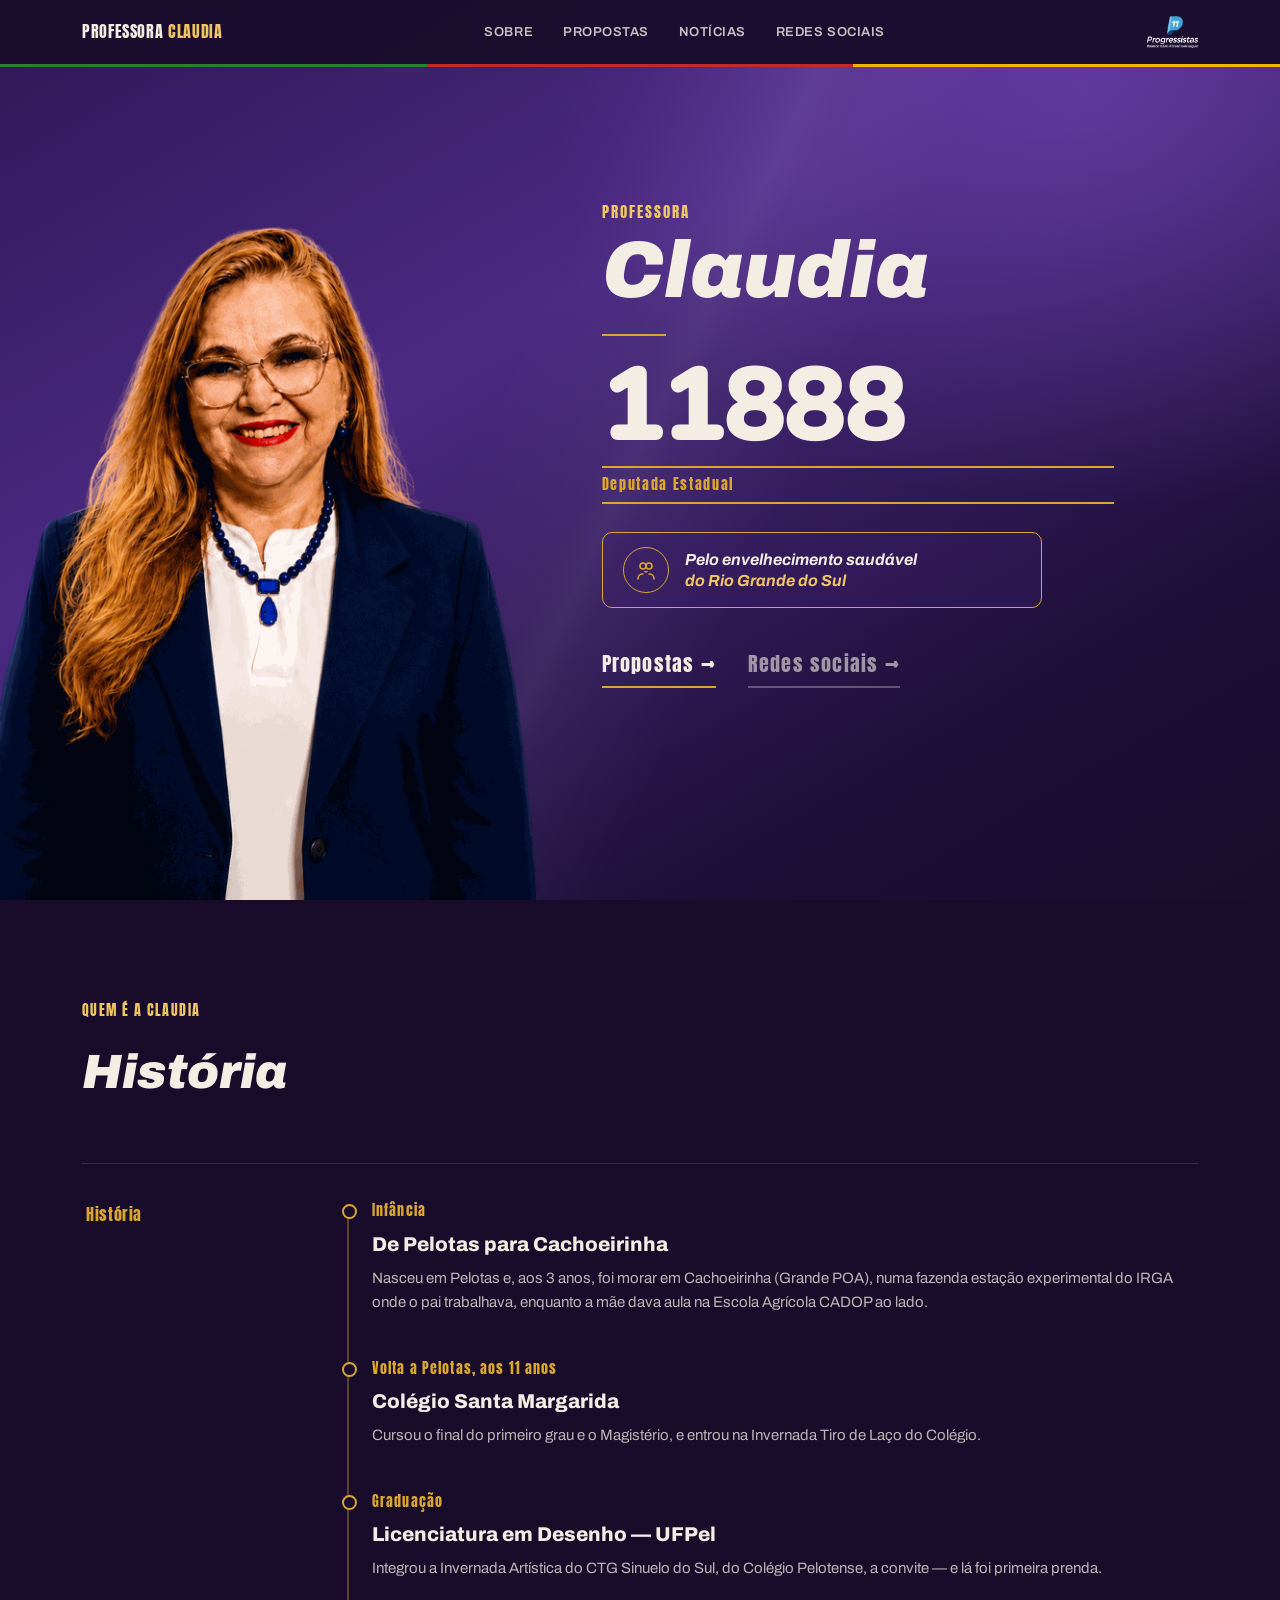
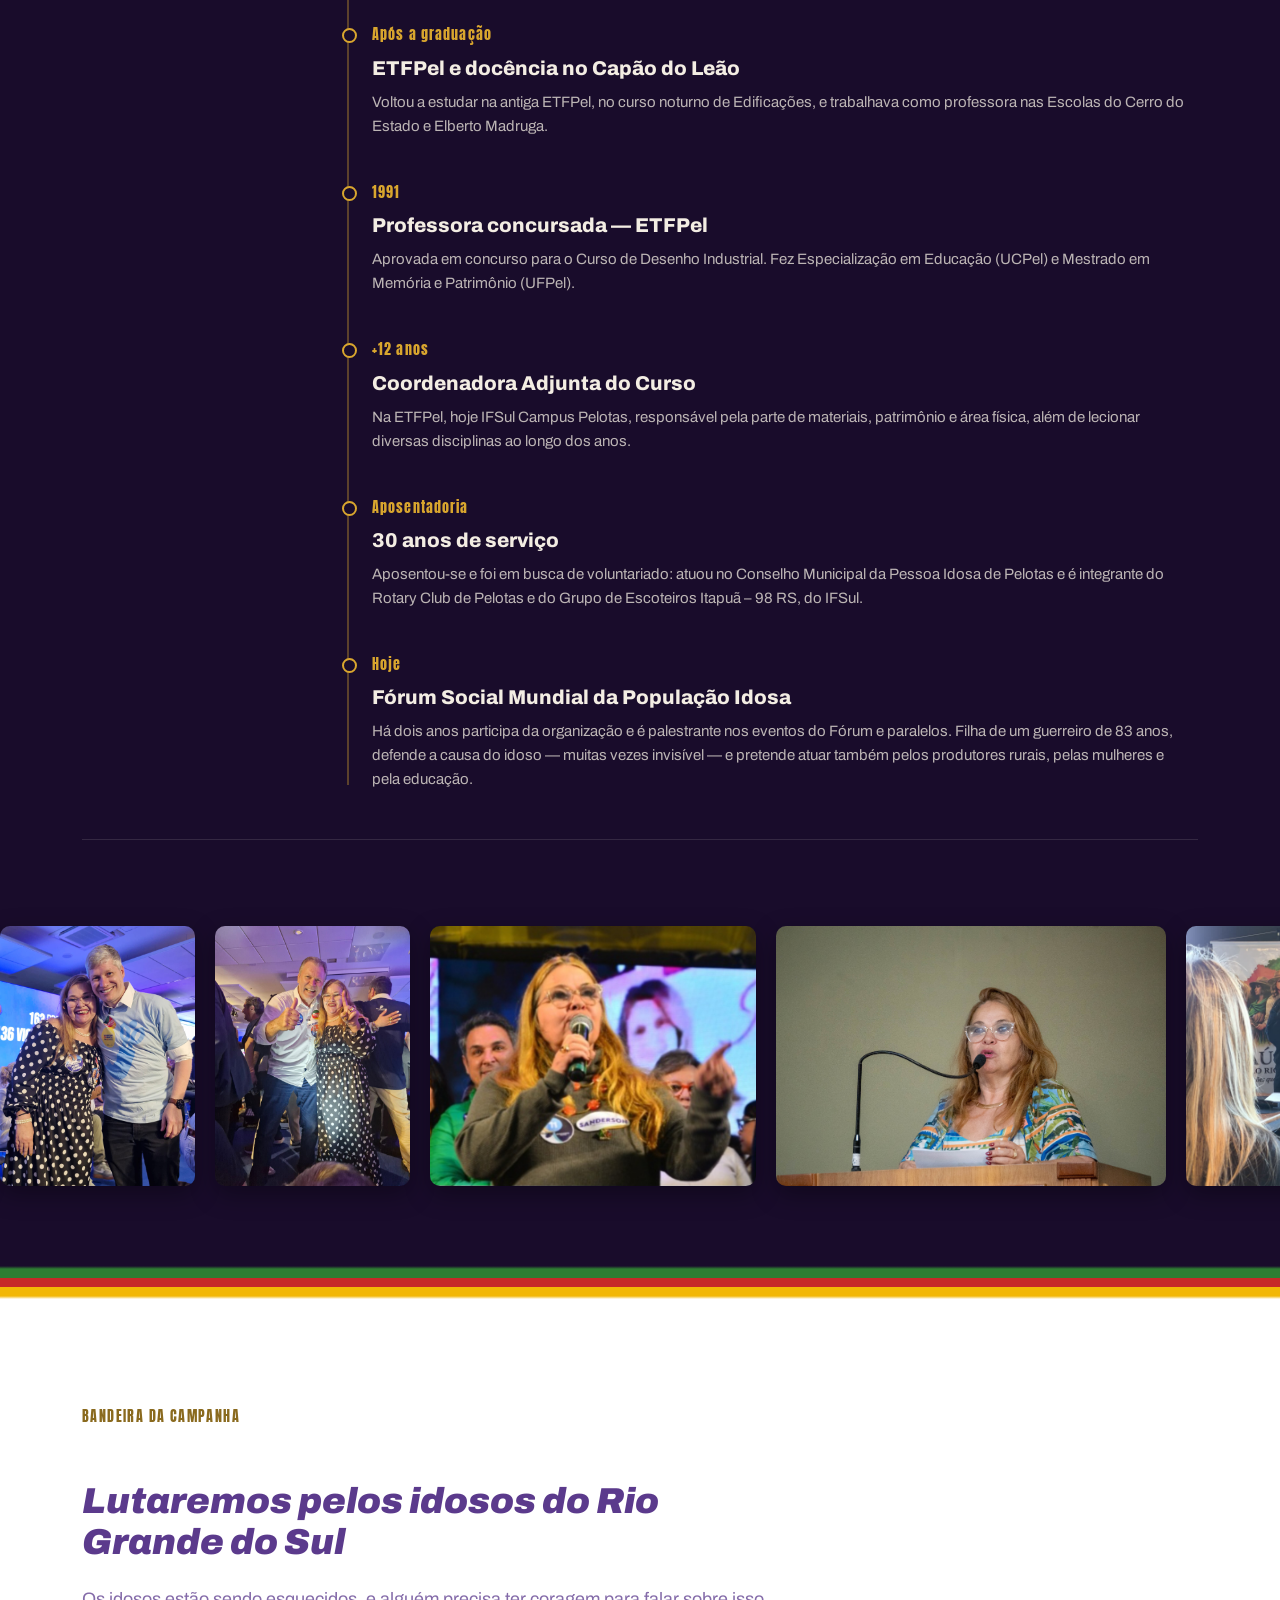
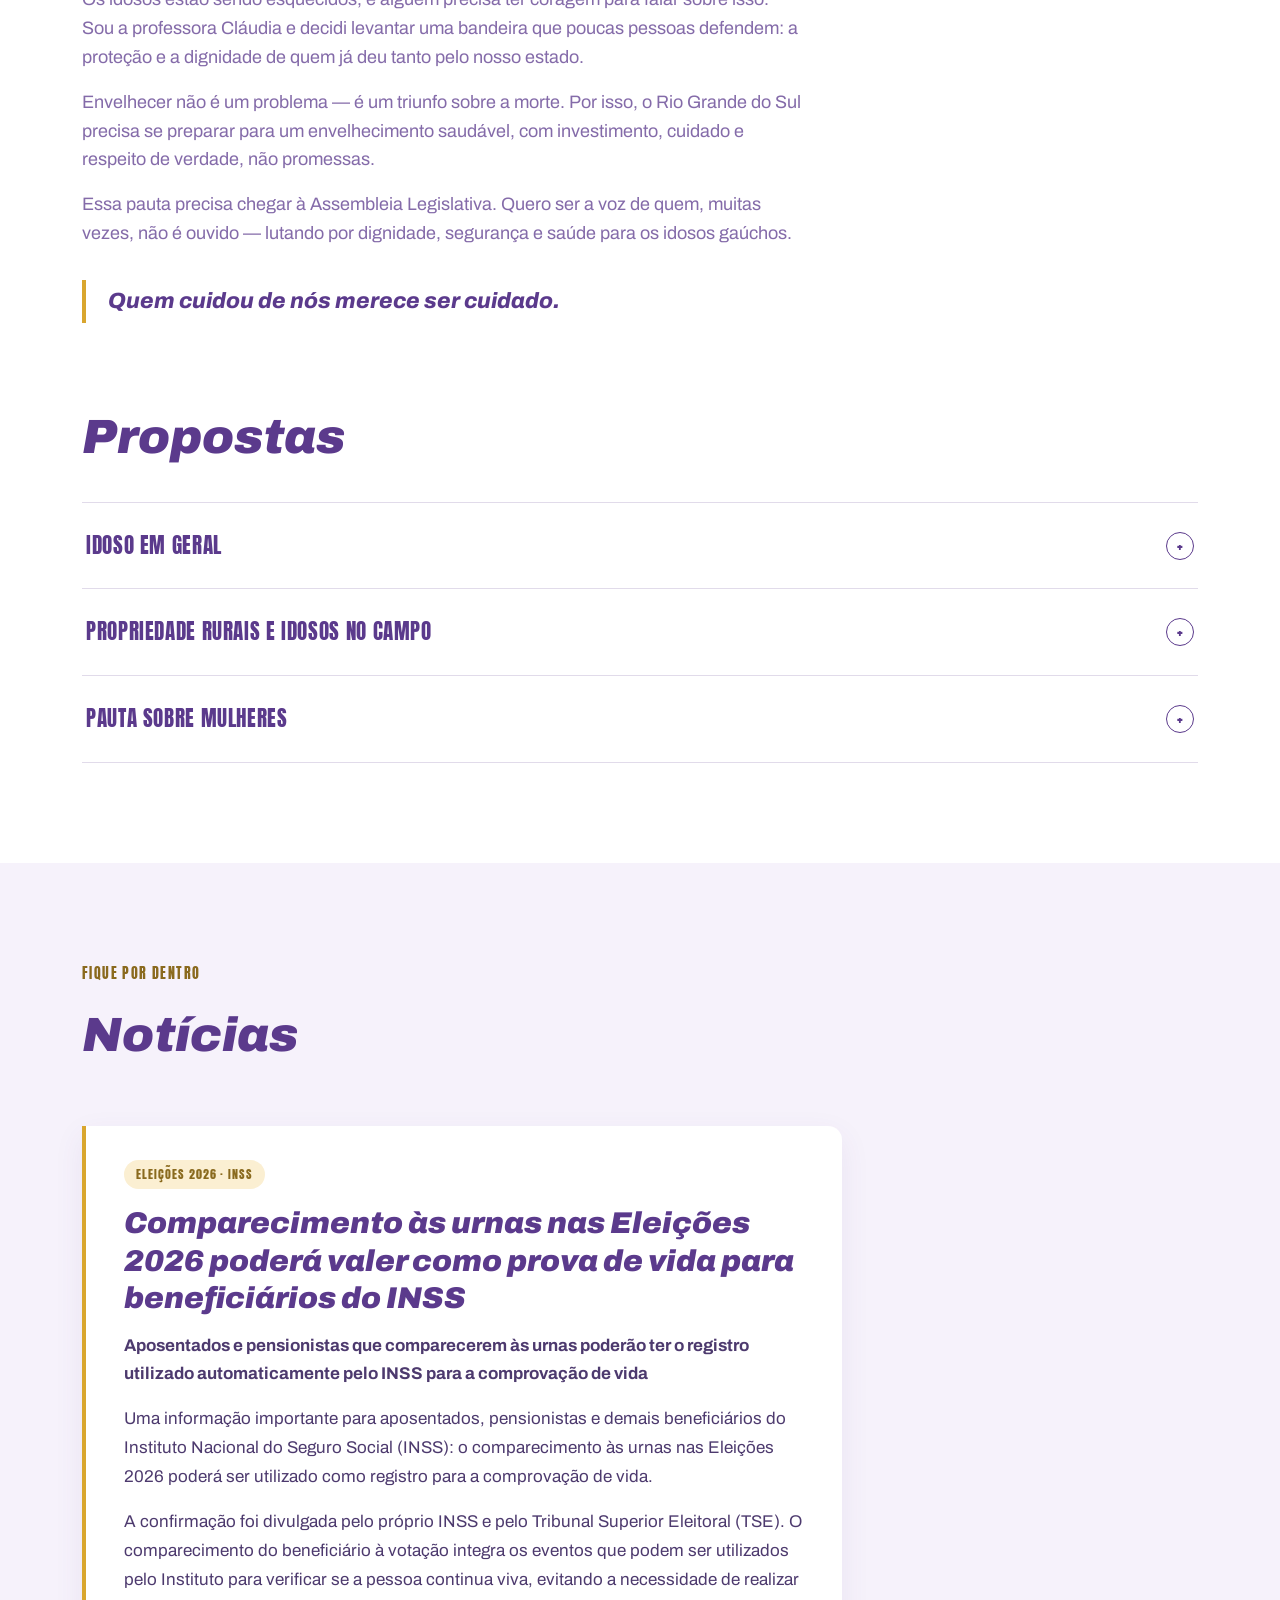
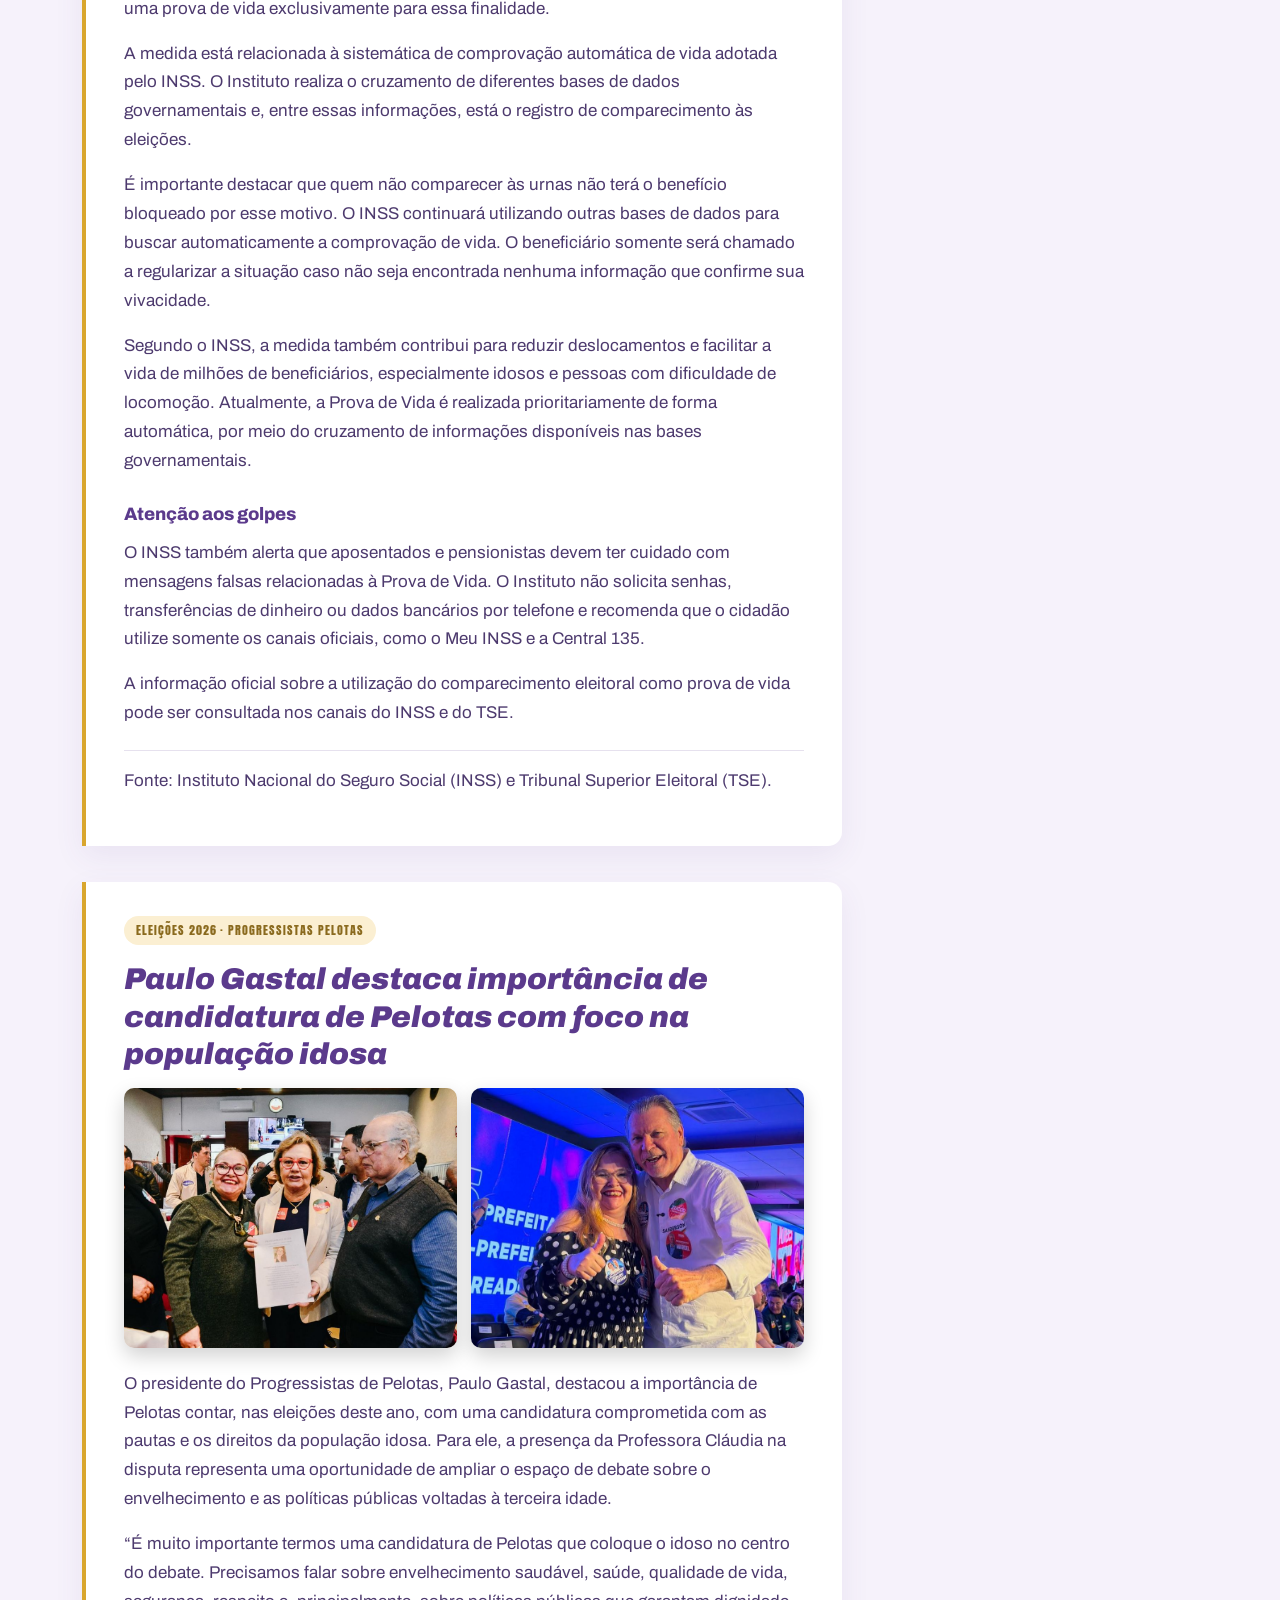
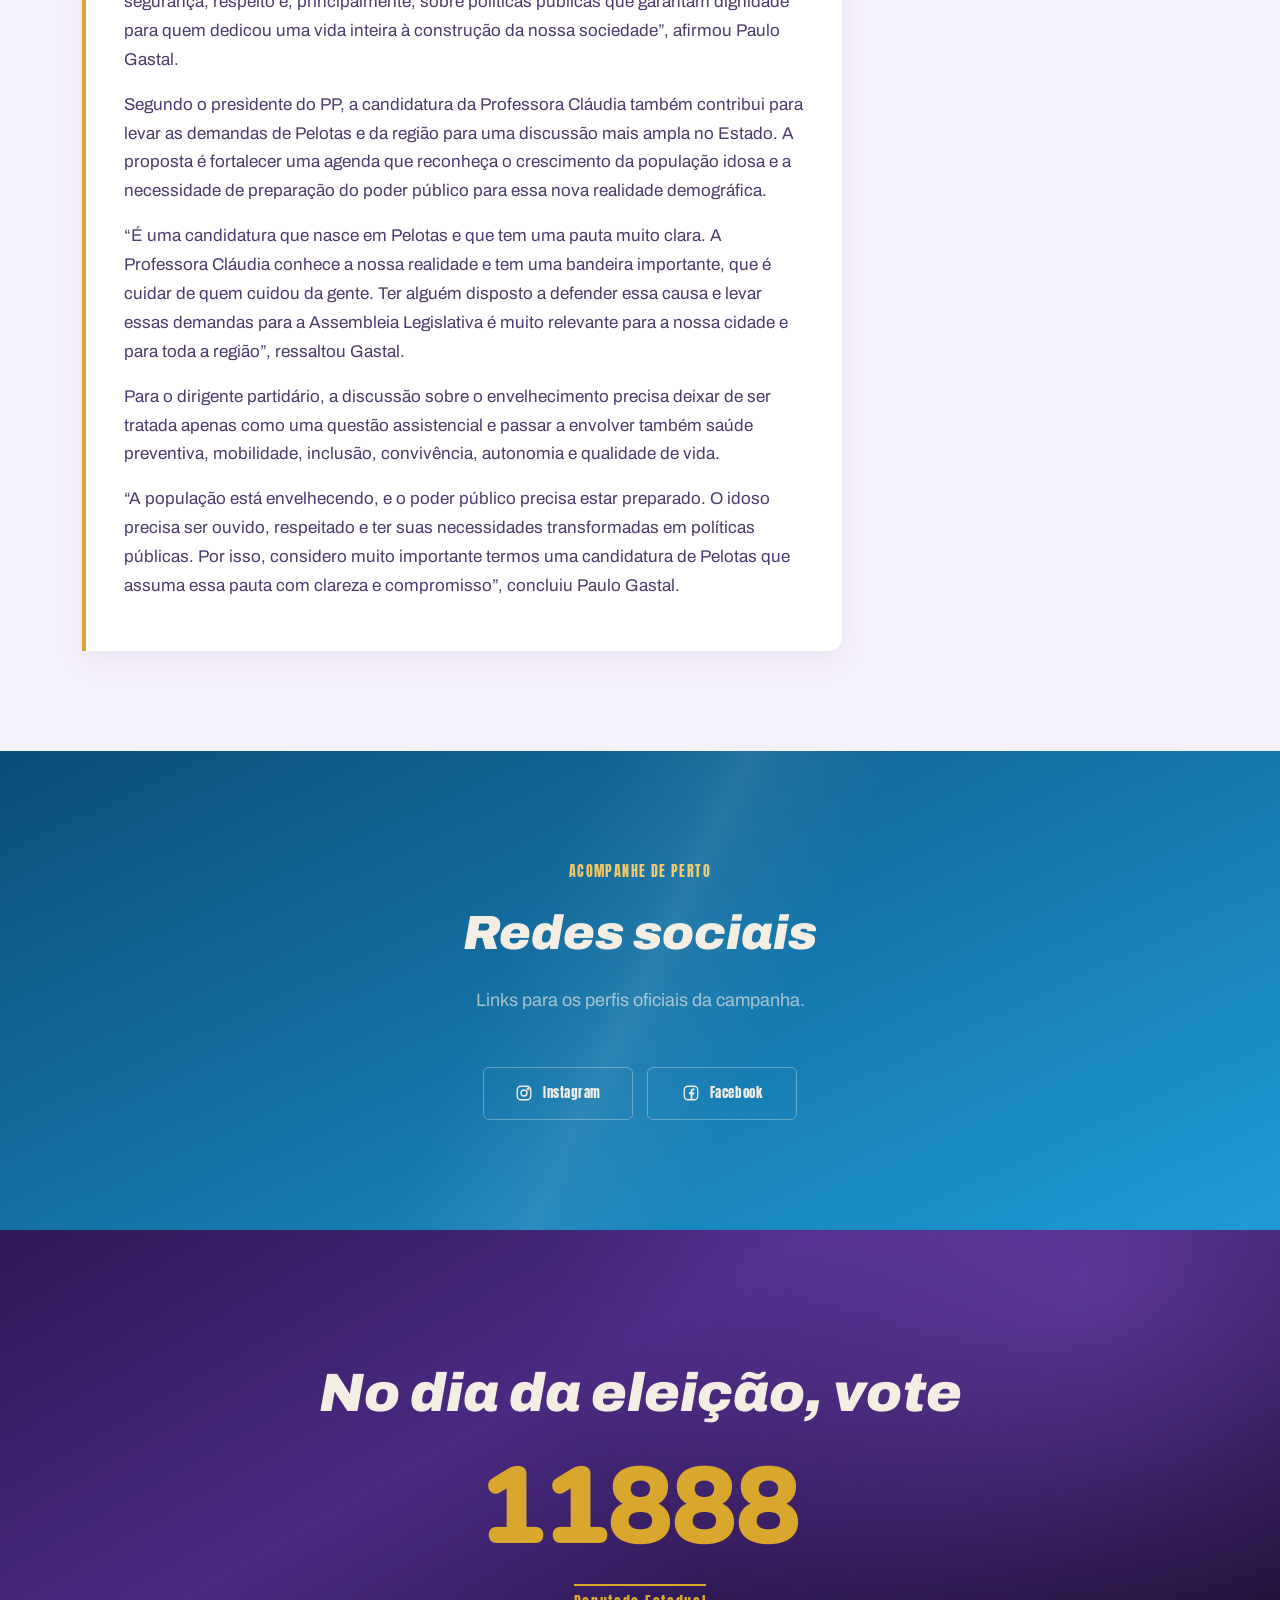
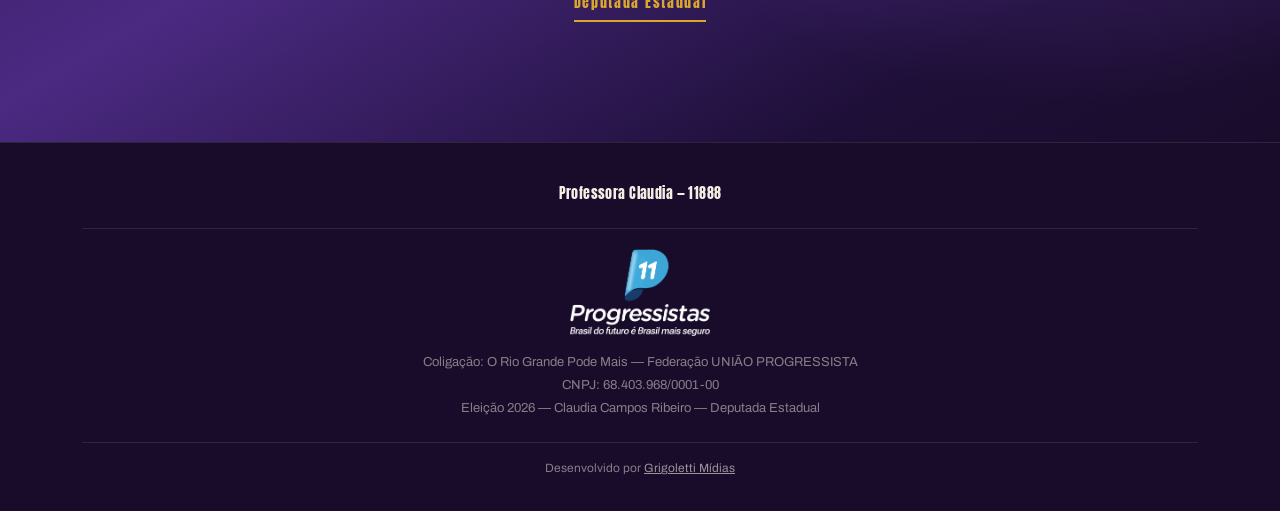
==== commit 07e2e44d: "Update index.html" ====
--- a/index.html
+++ b/index.html
@@ -299,6 +299,10 @@
     background:#fff;border-radius:0 14px 14px 0;border-left:4px solid var(--gold);
     padding:34px 38px;max-width:760px;box-shadow:0 10px 30px rgba(91,58,140,0.08);
   }
+  .noticia-card + .noticia-card{margin-top:36px;}
+  .noticia-galeria{display:grid;grid-template-columns:1fr 1fr;gap:14px;margin-bottom:22px;}
+  .noticia-galeria img{width:100%;height:260px;object-fit:cover;border-radius:10px;box-shadow:0 8px 20px rgba(0,0,0,0.18);}
+  @media(max-width:600px){.noticia-galeria{grid-template-columns:1fr;}.noticia-galeria img{height:auto;aspect-ratio:4/3;}}
   .noticia-tag{
     display:inline-block;font-family:'Anton',sans-serif;font-size:12px;letter-spacing:0.08em;
     text-transform:uppercase;color:#8A6A1E;background:#FBEFD2;padding:5px 12px;
@@ -675,6 +679,21 @@
       <p>A informação oficial sobre a utilização do comparecimento eleitoral como prova de vida pode ser consultada nos canais do INSS e do TSE.</p>
       <p class="noticia-fonte">Fonte: Instituto Nacional do Seguro Social (INSS) e Tribunal Superior Eleitoral (TSE).</p>
     </article>
+
+    <article class="noticia-card">
+      <span class="noticia-tag">Eleições 2026 · Progressistas Pelotas</span>
+      <h3>Paulo Gastal destaca importância de candidatura de Pelotas com foco na população idosa</h3>
+      <div class="noticia-galeria">
+        <img src="noticia-paulo-gastal-1.jpg" alt="Professora Claudia ao lado de lideranças do Progressistas em evento de campanha">
+        <img src="noticia-paulo-gastal-2.jpg" alt="Professora Claudia em evento de campanha do Progressistas">
+      </div>
+      <p>O presidente do Progressistas de Pelotas, Paulo Gastal, destacou a importância de Pelotas contar, nas eleições deste ano, com uma candidatura comprometida com as pautas e os direitos da população idosa. Para ele, a presença da Professora Cláudia na disputa representa uma oportunidade de ampliar o espaço de debate sobre o envelhecimento e as políticas públicas voltadas à terceira idade.</p>
+      <p>“É muito importante termos uma candidatura de Pelotas que coloque o idoso no centro do debate. Precisamos falar sobre envelhecimento saudável, saúde, qualidade de vida, segurança, respeito e, principalmente, sobre políticas públicas que garantam dignidade para quem dedicou uma vida inteira à construção da nossa sociedade”, afirmou Paulo Gastal.</p>
+      <p>Segundo o presidente do PP, a candidatura da Professora Cláudia também contribui para levar as demandas de Pelotas e da região para uma discussão mais ampla no Estado. A proposta é fortalecer uma agenda que reconheça o crescimento da população idosa e a necessidade de preparação do poder público para essa nova realidade demográfica.</p>
+      <p>“É uma candidatura que nasce em Pelotas e que tem uma pauta muito clara. A Professora Cláudia conhece a nossa realidade e tem uma bandeira importante, que é cuidar de quem cuidou da gente. Ter alguém disposto a defender essa causa e levar essas demandas para a Assembleia Legislativa é muito relevante para a nossa cidade e para toda a região”, ressaltou Gastal.</p>
+      <p>Para o dirigente partidário, a discussão sobre o envelhecimento precisa deixar de ser tratada apenas como uma questão assistencial e passar a envolver também saúde preventiva, mobilidade, inclusão, convivência, autonomia e qualidade de vida.</p>
+      <p>“A população está envelhecendo, e o poder público precisa estar preparado. O idoso precisa ser ouvido, respeitado e ter suas necessidades transformadas em políticas públicas. Por isso, considero muito importante termos uma candidatura de Pelotas que assuma essa pauta com clareza e compromisso”, concluiu Paulo Gastal.</p>
+    </article>
   </div>
 </section>
 
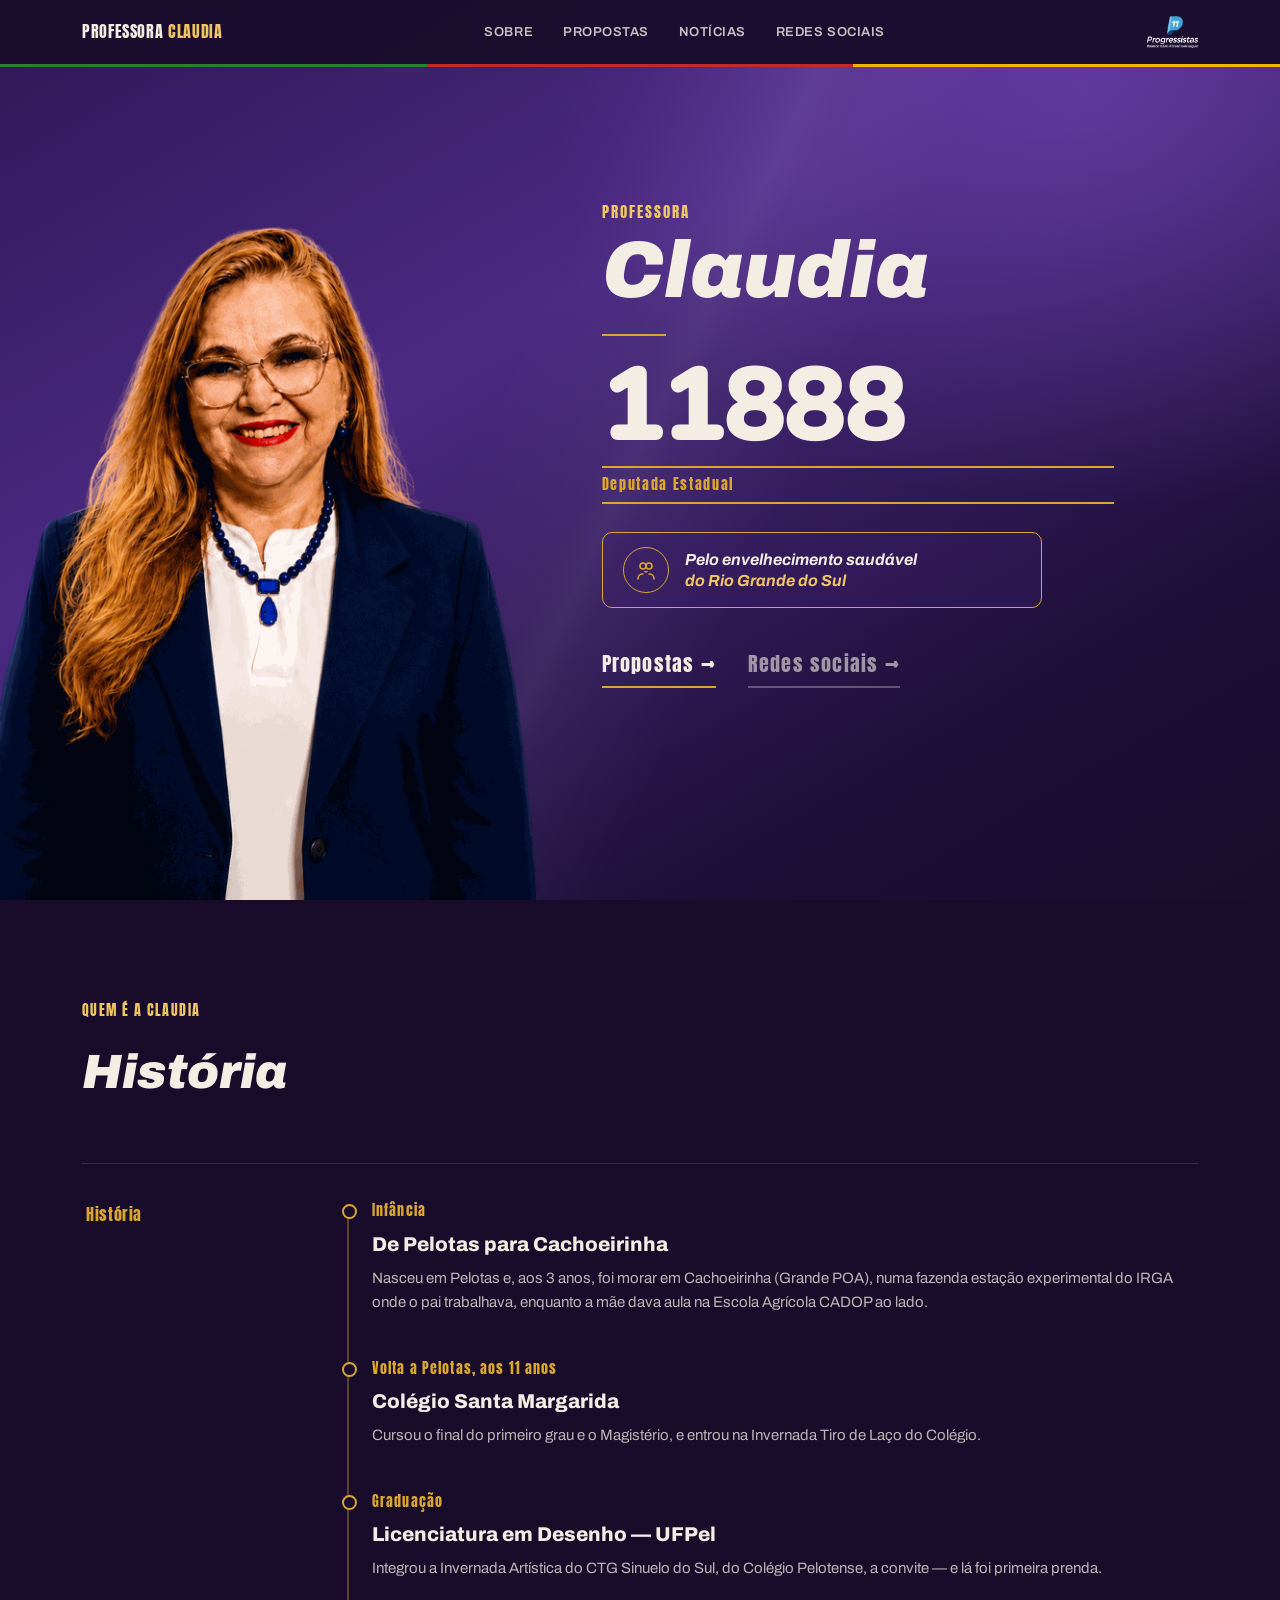
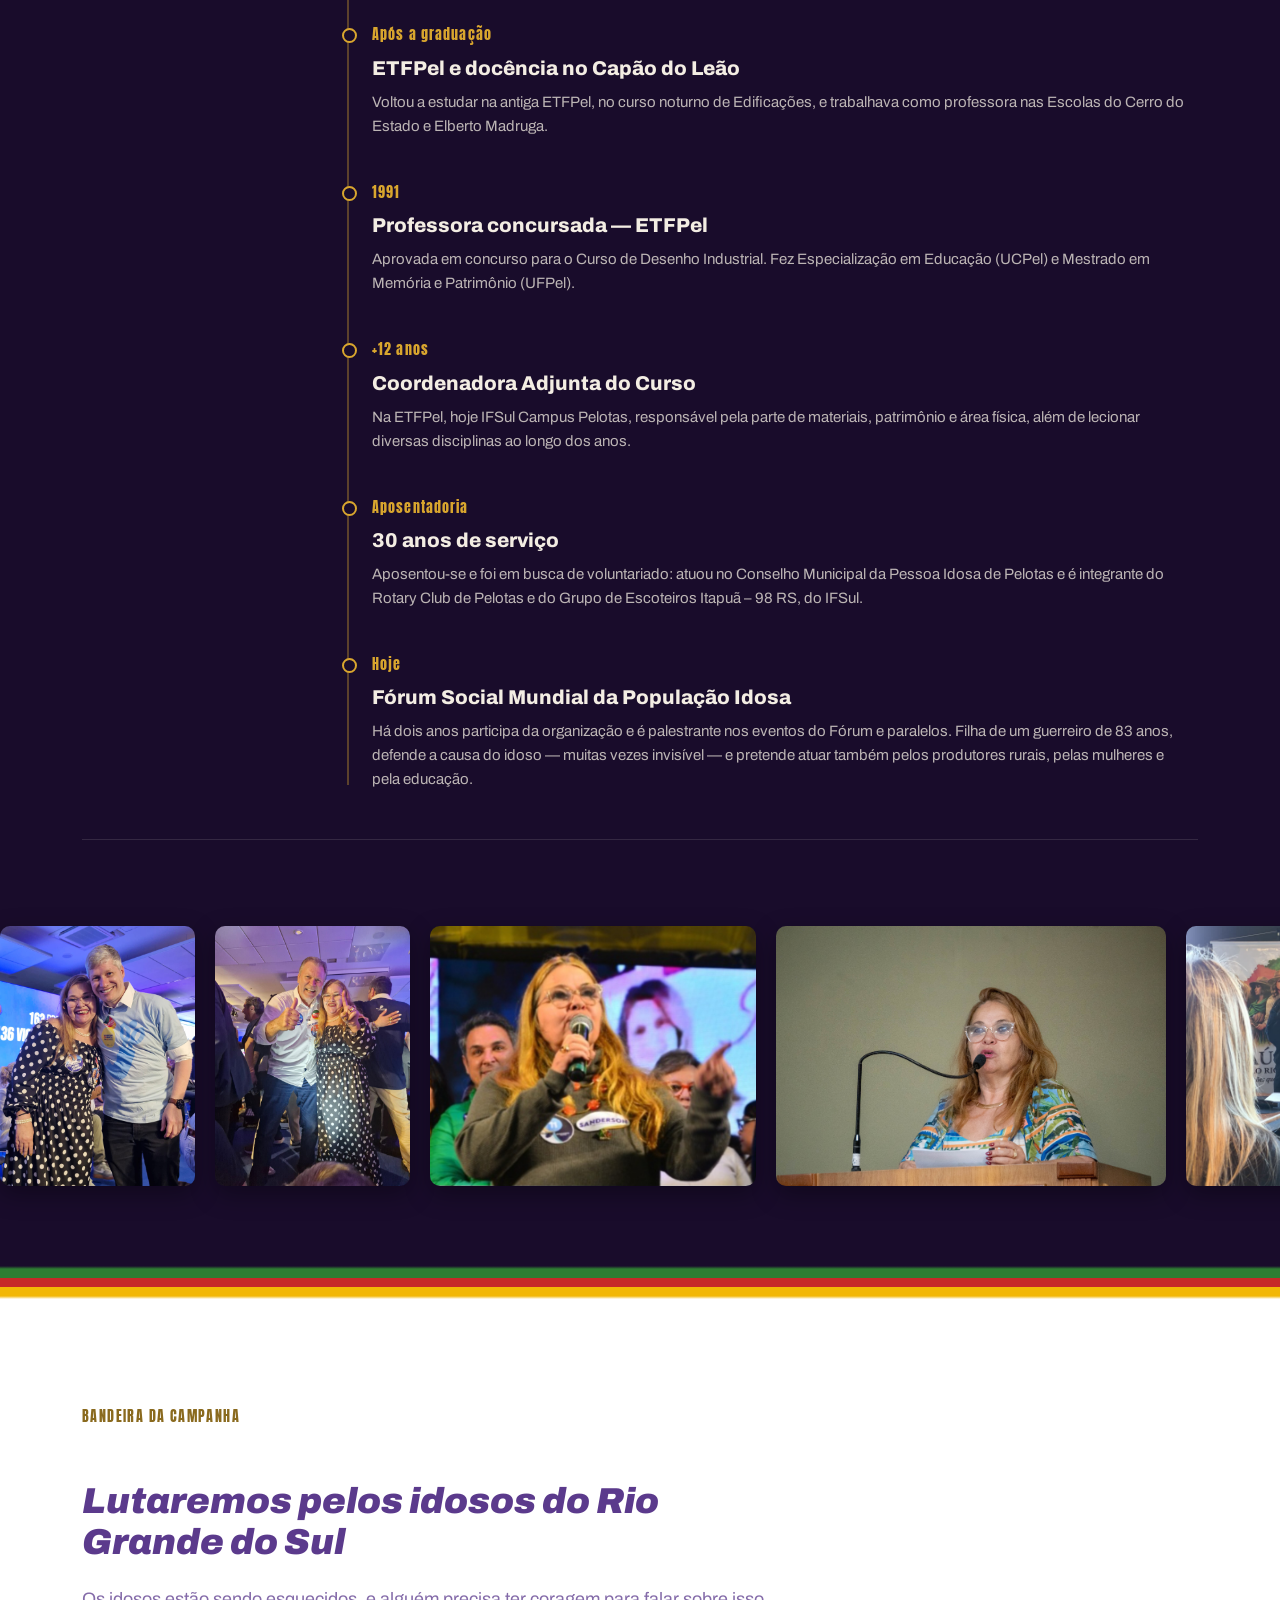
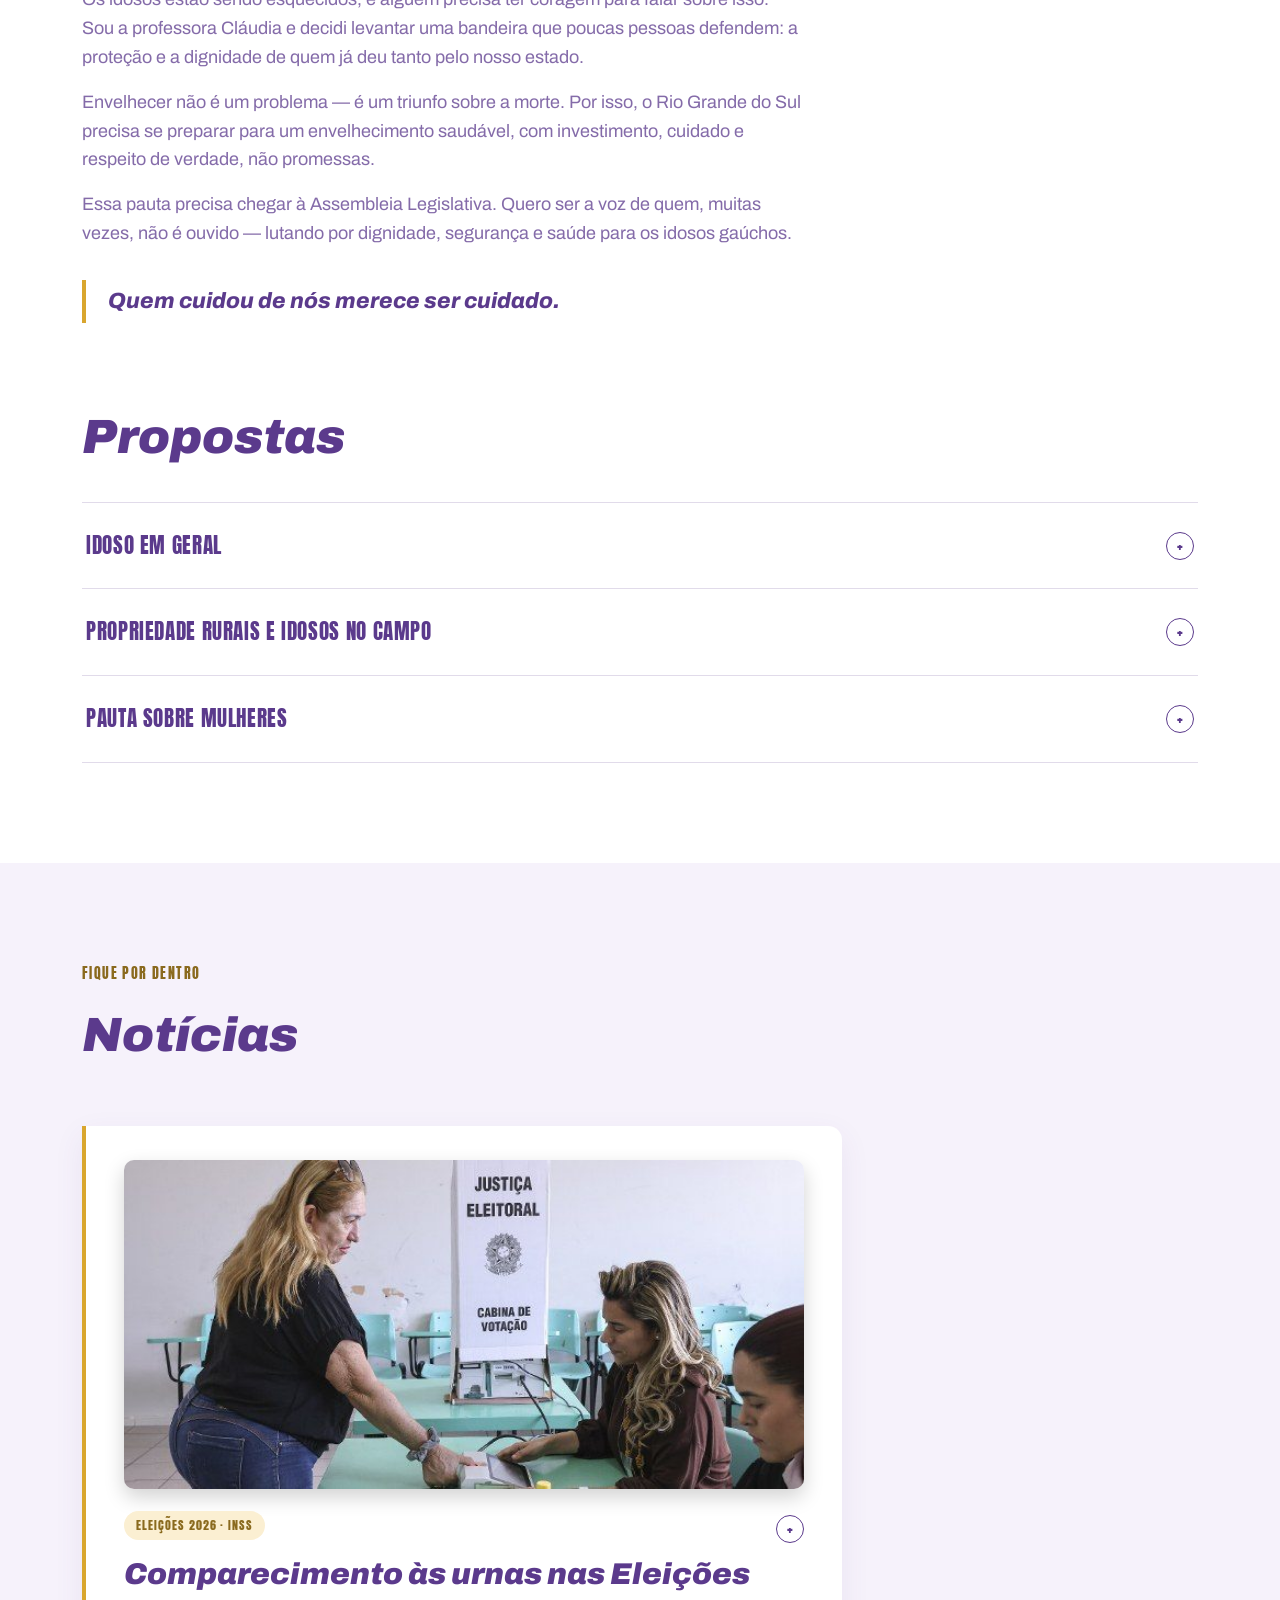
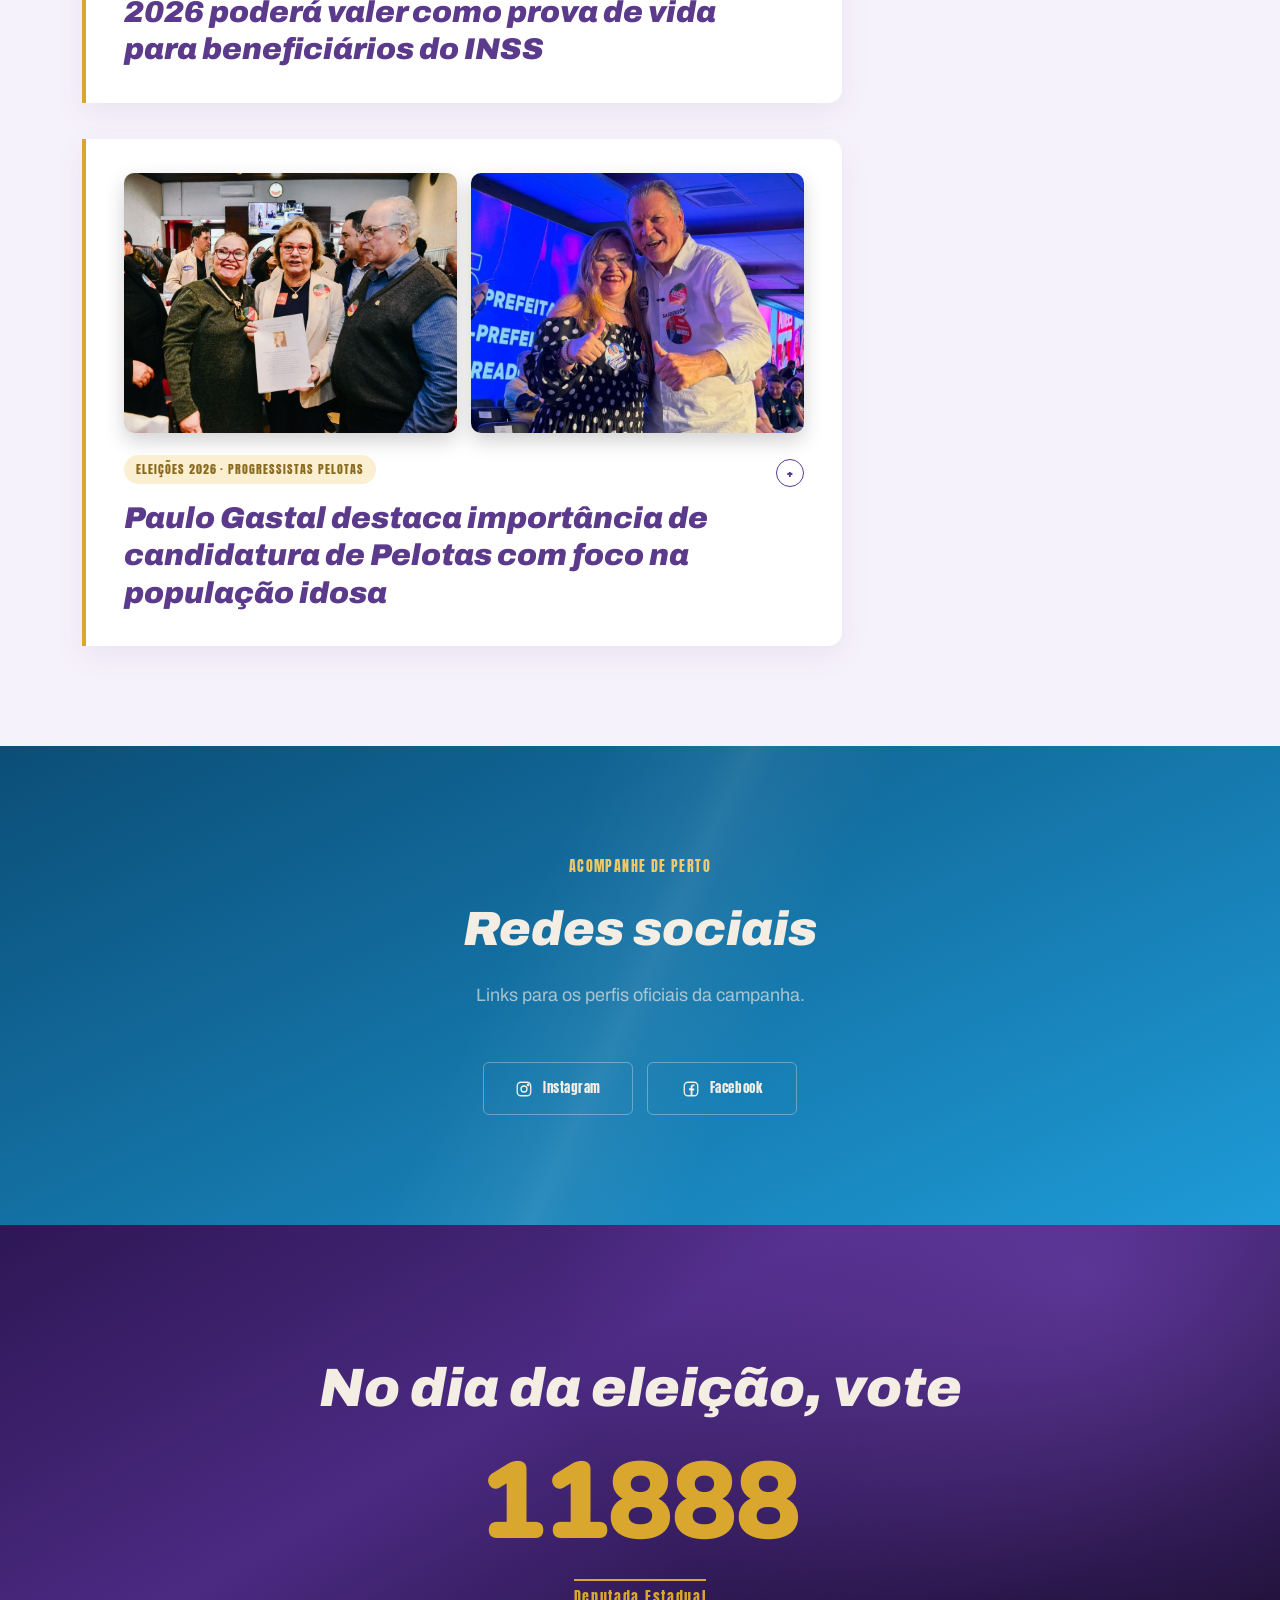
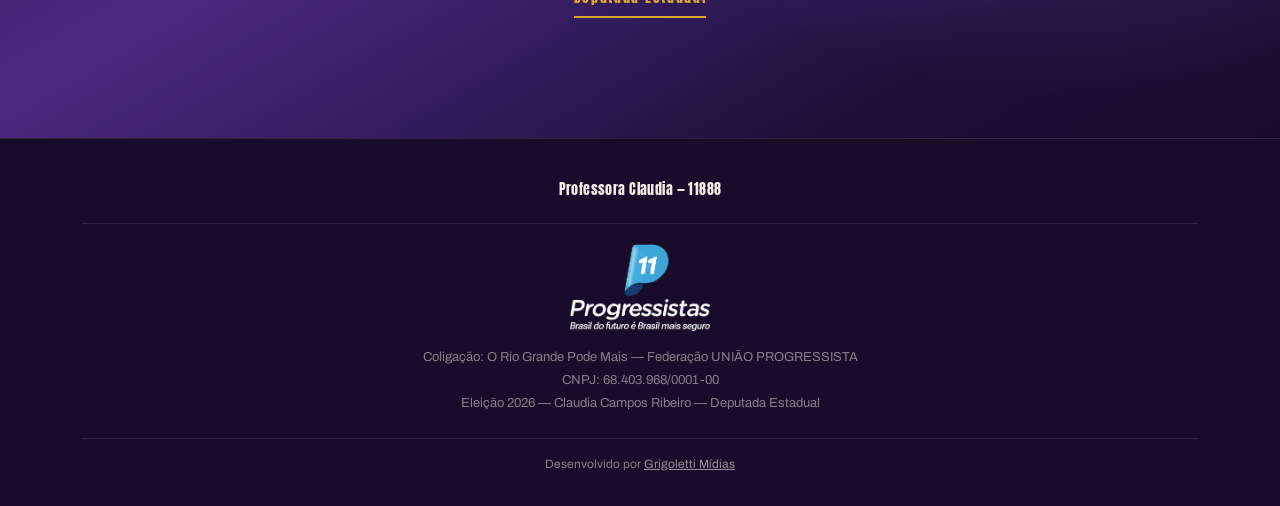
==== commit 91bd431b: "Refactor noticia-card structure for better readability" ====
--- a/index.html
+++ b/index.html
@@ -300,6 +300,19 @@
     padding:34px 38px;max-width:760px;box-shadow:0 10px 30px rgba(91,58,140,0.08);
   }
   .noticia-card + .noticia-card{margin-top:36px;}
+  .noticia-card summary{cursor:pointer;list-style:none;}
+  .noticia-card summary::-webkit-details-marker{display:none;}
+  .noticia-preview-img{width:100%;height:auto;display:block;border-radius:10px;box-shadow:0 8px 20px rgba(0,0,0,0.18);margin-bottom:22px;}
+  .noticia-summary-row{display:flex;align-items:flex-start;justify-content:space-between;gap:16px;}
+  .noticia-card summary .icon{
+    flex-shrink:0;width:28px;height:28px;margin-top:4px;border:1.5px solid #5B3A8C;border-radius:50%;
+    color:#5B3A8C;font-family:'Anton',sans-serif;font-size:16px;
+    display:flex;align-items:center;justify-content:center;
+  }
+  .noticia-card summary .icon::before{content:'+';}
+  .noticia-card[open] summary .icon{background:#5B3A8C;color:#fff;}
+  .noticia-card[open] summary .icon::before{content:'–';}
+  .noticia-body{margin-top:24px;}
   .noticia-galeria{display:grid;grid-template-columns:1fr 1fr;gap:14px;margin-bottom:22px;}
   .noticia-galeria img{width:100%;height:260px;object-fit:cover;border-radius:10px;box-shadow:0 8px 20px rgba(0,0,0,0.18);}
   @media(max-width:600px){.noticia-galeria{grid-template-columns:1fr;}.noticia-galeria img{height:auto;aspect-ratio:4/3;}}
@@ -310,7 +323,7 @@
   }
   .noticia-card h3{
     font-family:'Archivo',sans-serif;font-weight:900;font-style:italic;
-    font-size:clamp(22px,2.6vw,30px);line-height:1.25;color:#5B3A8C;margin-bottom:14px;
+    font-size:clamp(22px,2.6vw,30px);line-height:1.25;color:#5B3A8C;
   }
   .noticia-lead{font-weight:700;font-size:18px;color:rgba(46,23,85,0.85);margin-bottom:20px;}
   .noticia-card p{font-size:17px;line-height:1.7;color:rgba(46,23,85,0.85);margin-bottom:16px;}
@@ -665,35 +678,54 @@
       <div class="section-eyebrow display">Fique por dentro</div>
       <h2>Notícias</h2>
     </div>
-    <article class="noticia-card">
-      <span class="noticia-tag">Eleições 2026 · INSS</span>
-      <h3>Comparecimento às urnas nas Eleições 2026 poderá valer como prova de vida para beneficiários do INSS</h3>
-      <p class="noticia-lead">Aposentados e pensionistas que comparecerem às urnas poderão ter o registro utilizado automaticamente pelo INSS para a comprovação de vida</p>
-      <p>Uma informação importante para aposentados, pensionistas e demais beneficiários do Instituto Nacional do Seguro Social (INSS): o comparecimento às urnas nas Eleições 2026 poderá ser utilizado como registro para a comprovação de vida.</p>
-      <p>A confirmação foi divulgada pelo próprio INSS e pelo Tribunal Superior Eleitoral (TSE). O comparecimento do beneficiário à votação integra os eventos que podem ser utilizados pelo Instituto para verificar se a pessoa continua viva, evitando a necessidade de realizar uma prova de vida exclusivamente para essa finalidade.</p>
-      <p>A medida está relacionada à sistemática de comprovação automática de vida adotada pelo INSS. O Instituto realiza o cruzamento de diferentes bases de dados governamentais e, entre essas informações, está o registro de comparecimento às eleições.</p>
-      <p>É importante destacar que quem não comparecer às urnas não terá o benefício bloqueado por esse motivo. O INSS continuará utilizando outras bases de dados para buscar automaticamente a comprovação de vida. O beneficiário somente será chamado a regularizar a situação caso não seja encontrada nenhuma informação que confirme sua vivacidade.</p>
-      <p>Segundo o INSS, a medida também contribui para reduzir deslocamentos e facilitar a vida de milhões de beneficiários, especialmente idosos e pessoas com dificuldade de locomoção. Atualmente, a Prova de Vida é realizada prioritariamente de forma automática, por meio do cruzamento de informações disponíveis nas bases governamentais.</p>
-      <h4 class="noticia-sub">Atenção aos golpes</h4>
-      <p>O INSS também alerta que aposentados e pensionistas devem ter cuidado com mensagens falsas relacionadas à Prova de Vida. O Instituto não solicita senhas, transferências de dinheiro ou dados bancários por telefone e recomenda que o cidadão utilize somente os canais oficiais, como o Meu INSS e a Central 135.</p>
-      <p>A informação oficial sobre a utilização do comparecimento eleitoral como prova de vida pode ser consultada nos canais do INSS e do TSE.</p>
-      <p class="noticia-fonte">Fonte: Instituto Nacional do Seguro Social (INSS) e Tribunal Superior Eleitoral (TSE).</p>
-    </article>
-
-    <article class="noticia-card">
-      <span class="noticia-tag">Eleições 2026 · Progressistas Pelotas</span>
-      <h3>Paulo Gastal destaca importância de candidatura de Pelotas com foco na população idosa</h3>
-      <div class="noticia-galeria">
-        <img src="noticia-paulo-gastal-1.jpg" alt="Professora Claudia ao lado de lideranças do Progressistas em evento de campanha">
-        <img src="noticia-paulo-gastal-2.jpg" alt="Professora Claudia em evento de campanha do Progressistas">
+    <details class="noticia-card">
+      <summary>
+        <img class="noticia-preview-img" src="noticia-comparecimento-urnas.jpg" alt="Eleitora sendo identificada por biometria em cabine de votação da Justiça Eleitoral">
+        <div class="noticia-summary-row">
+          <div class="noticia-summary-text">
+            <span class="noticia-tag">Eleições 2026 · INSS</span>
+            <h3>Comparecimento às urnas nas Eleições 2026 poderá valer como prova de vida para beneficiários do INSS</h3>
+          </div>
+          <span class="icon" aria-hidden="true"></span>
+        </div>
+      </summary>
+      <div class="noticia-body">
+        <p class="noticia-lead">Aposentados e pensionistas que comparecerem às urnas poderão ter o registro utilizado automaticamente pelo INSS para a comprovação de vida</p>
+        <p>Uma informação importante para aposentados, pensionistas e demais beneficiários do Instituto Nacional do Seguro Social (INSS): o comparecimento às urnas nas Eleições 2026 poderá ser utilizado como registro para a comprovação de vida.</p>
+        <p>A confirmação foi divulgada pelo próprio INSS e pelo Tribunal Superior Eleitoral (TSE). O comparecimento do beneficiário à votação integra os eventos que podem ser utilizados pelo Instituto para verificar se a pessoa continua viva, evitando a necessidade de realizar uma prova de vida exclusivamente para essa finalidade.</p>
+        <p>A medida está relacionada à sistemática de comprovação automática de vida adotada pelo INSS. O Instituto realiza o cruzamento de diferentes bases de dados governamentais e, entre essas informações, está o registro de comparecimento às eleições.</p>
+        <p>É importante destacar que quem não comparecer às urnas não terá o benefício bloqueado por esse motivo. O INSS continuará utilizando outras bases de dados para buscar automaticamente a comprovação de vida. O beneficiário somente será chamado a regularizar a situação caso não seja encontrada nenhuma informação que confirme sua vivacidade.</p>
+        <p>Segundo o INSS, a medida também contribui para reduzir deslocamentos e facilitar a vida de milhões de beneficiários, especialmente idosos e pessoas com dificuldade de locomoção. Atualmente, a Prova de Vida é realizada prioritariamente de forma automática, por meio do cruzamento de informações disponíveis nas bases governamentais.</p>
+        <h4 class="noticia-sub">Atenção aos golpes</h4>
+        <p>O INSS também alerta que aposentados e pensionistas devem ter cuidado com mensagens falsas relacionadas à Prova de Vida. O Instituto não solicita senhas, transferências de dinheiro ou dados bancários por telefone e recomenda que o cidadão utilize somente os canais oficiais, como o Meu INSS e a Central 135.</p>
+        <p>A informação oficial sobre a utilização do comparecimento eleitoral como prova de vida pode ser consultada nos canais do INSS e do TSE.</p>
+        <p class="noticia-fonte">Fonte: Instituto Nacional do Seguro Social (INSS) e Tribunal Superior Eleitoral (TSE).</p>
       </div>
-      <p>O presidente do Progressistas de Pelotas, Paulo Gastal, destacou a importância de Pelotas contar, nas eleições deste ano, com uma candidatura comprometida com as pautas e os direitos da população idosa. Para ele, a presença da Professora Cláudia na disputa representa uma oportunidade de ampliar o espaço de debate sobre o envelhecimento e as políticas públicas voltadas à terceira idade.</p>
-      <p>“É muito importante termos uma candidatura de Pelotas que coloque o idoso no centro do debate. Precisamos falar sobre envelhecimento saudável, saúde, qualidade de vida, segurança, respeito e, principalmente, sobre políticas públicas que garantam dignidade para quem dedicou uma vida inteira à construção da nossa sociedade”, afirmou Paulo Gastal.</p>
-      <p>Segundo o presidente do PP, a candidatura da Professora Cláudia também contribui para levar as demandas de Pelotas e da região para uma discussão mais ampla no Estado. A proposta é fortalecer uma agenda que reconheça o crescimento da população idosa e a necessidade de preparação do poder público para essa nova realidade demográfica.</p>
-      <p>“É uma candidatura que nasce em Pelotas e que tem uma pauta muito clara. A Professora Cláudia conhece a nossa realidade e tem uma bandeira importante, que é cuidar de quem cuidou da gente. Ter alguém disposto a defender essa causa e levar essas demandas para a Assembleia Legislativa é muito relevante para a nossa cidade e para toda a região”, ressaltou Gastal.</p>
-      <p>Para o dirigente partidário, a discussão sobre o envelhecimento precisa deixar de ser tratada apenas como uma questão assistencial e passar a envolver também saúde preventiva, mobilidade, inclusão, convivência, autonomia e qualidade de vida.</p>
-      <p>“A população está envelhecendo, e o poder público precisa estar preparado. O idoso precisa ser ouvido, respeitado e ter suas necessidades transformadas em políticas públicas. Por isso, considero muito importante termos uma candidatura de Pelotas que assuma essa pauta com clareza e compromisso”, concluiu Paulo Gastal.</p>
-    </article>
+    </details>
+
+    <details class="noticia-card">
+      <summary>
+        <div class="noticia-galeria">
+          <img src="noticia-paulo-gastal-1.jpg" alt="Professora Claudia ao lado de lideranças do Progressistas em evento de campanha">
+          <img src="noticia-paulo-gastal-2.jpg" alt="Professora Claudia em evento de campanha do Progressistas">
+        </div>
+        <div class="noticia-summary-row">
+          <div class="noticia-summary-text">
+            <span class="noticia-tag">Eleições 2026 · Progressistas Pelotas</span>
+            <h3>Paulo Gastal destaca importância de candidatura de Pelotas com foco na população idosa</h3>
+          </div>
+          <span class="icon" aria-hidden="true"></span>
+        </div>
+      </summary>
+      <div class="noticia-body">
+        <p>O presidente do Progressistas de Pelotas, Paulo Gastal, destacou a importância de Pelotas contar, nas eleições deste ano, com uma candidatura comprometida com as pautas e os direitos da população idosa. Para ele, a presença da Professora Cláudia na disputa representa uma oportunidade de ampliar o espaço de debate sobre o envelhecimento e as políticas públicas voltadas à terceira idade.</p>
+        <p>“É muito importante termos uma candidatura de Pelotas que coloque o idoso no centro do debate. Precisamos falar sobre envelhecimento saudável, saúde, qualidade de vida, segurança, respeito e, principalmente, sobre políticas públicas que garantam dignidade para quem dedicou uma vida inteira à construção da nossa sociedade”, afirmou Paulo Gastal.</p>
+        <p>Segundo o presidente do PP, a candidatura da Professora Cláudia também contribui para levar as demandas de Pelotas e da região para uma discussão mais ampla no Estado. A proposta é fortalecer uma agenda que reconheça o crescimento da população idosa e a necessidade de preparação do poder público para essa nova realidade demográfica.</p>
+        <p>“É uma candidatura que nasce em Pelotas e que tem uma pauta muito clara. A Professora Cláudia conhece a nossa realidade e tem uma bandeira importante, que é cuidar de quem cuidou da gente. Ter alguém disposto a defender essa causa e levar essas demandas para a Assembleia Legislativa é muito relevante para a nossa cidade e para toda a região”, ressaltou Gastal.</p>
+        <p>Para o dirigente partidário, a discussão sobre o envelhecimento precisa deixar de ser tratada apenas como uma questão assistencial e passar a envolver também saúde preventiva, mobilidade, inclusão, convivência, autonomia e qualidade de vida.</p>
+        <p>“A população está envelhecendo, e o poder público precisa estar preparado. O idoso precisa ser ouvido, respeitado e ter suas necessidades transformadas em políticas públicas. Por isso, considero muito importante termos uma candidatura de Pelotas que assuma essa pauta com clareza e compromisso”, concluiu Paulo Gastal.</p>
+      </div>
+    </details>
   </div>
 </section>
 
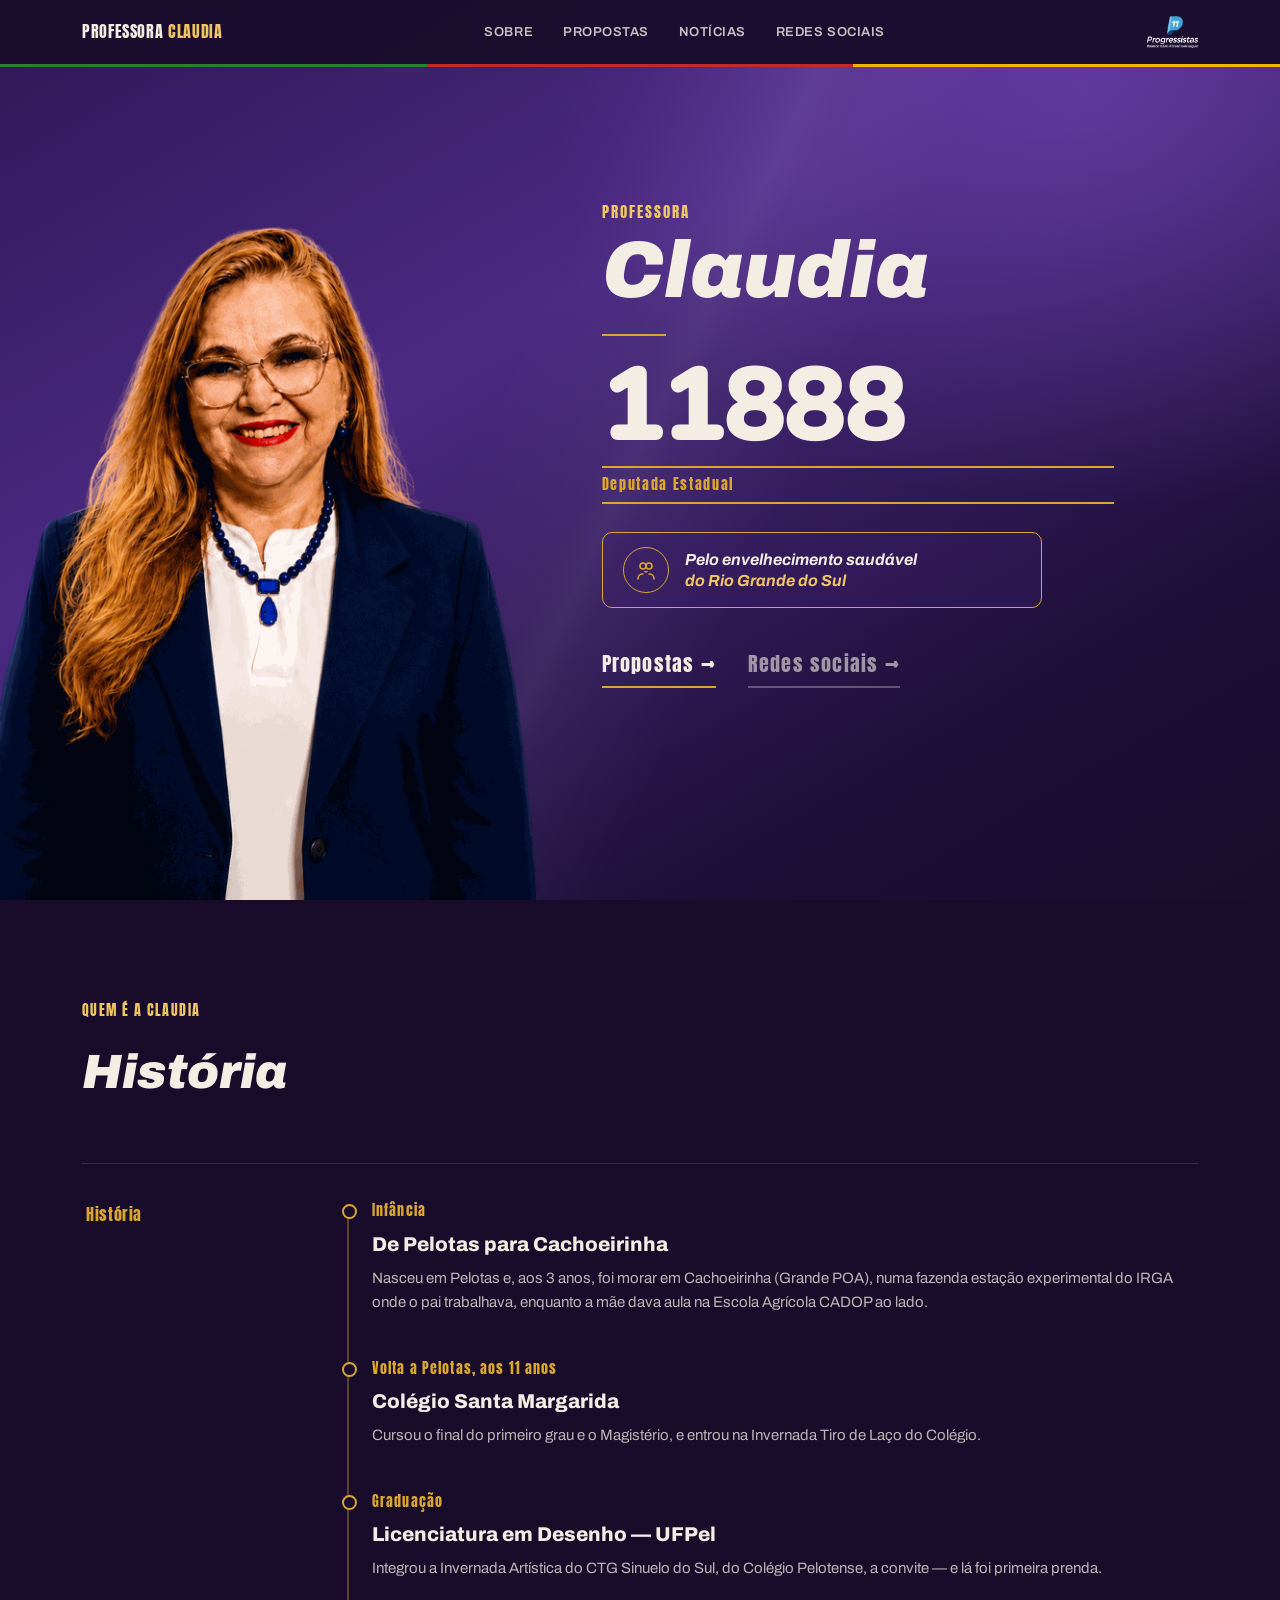
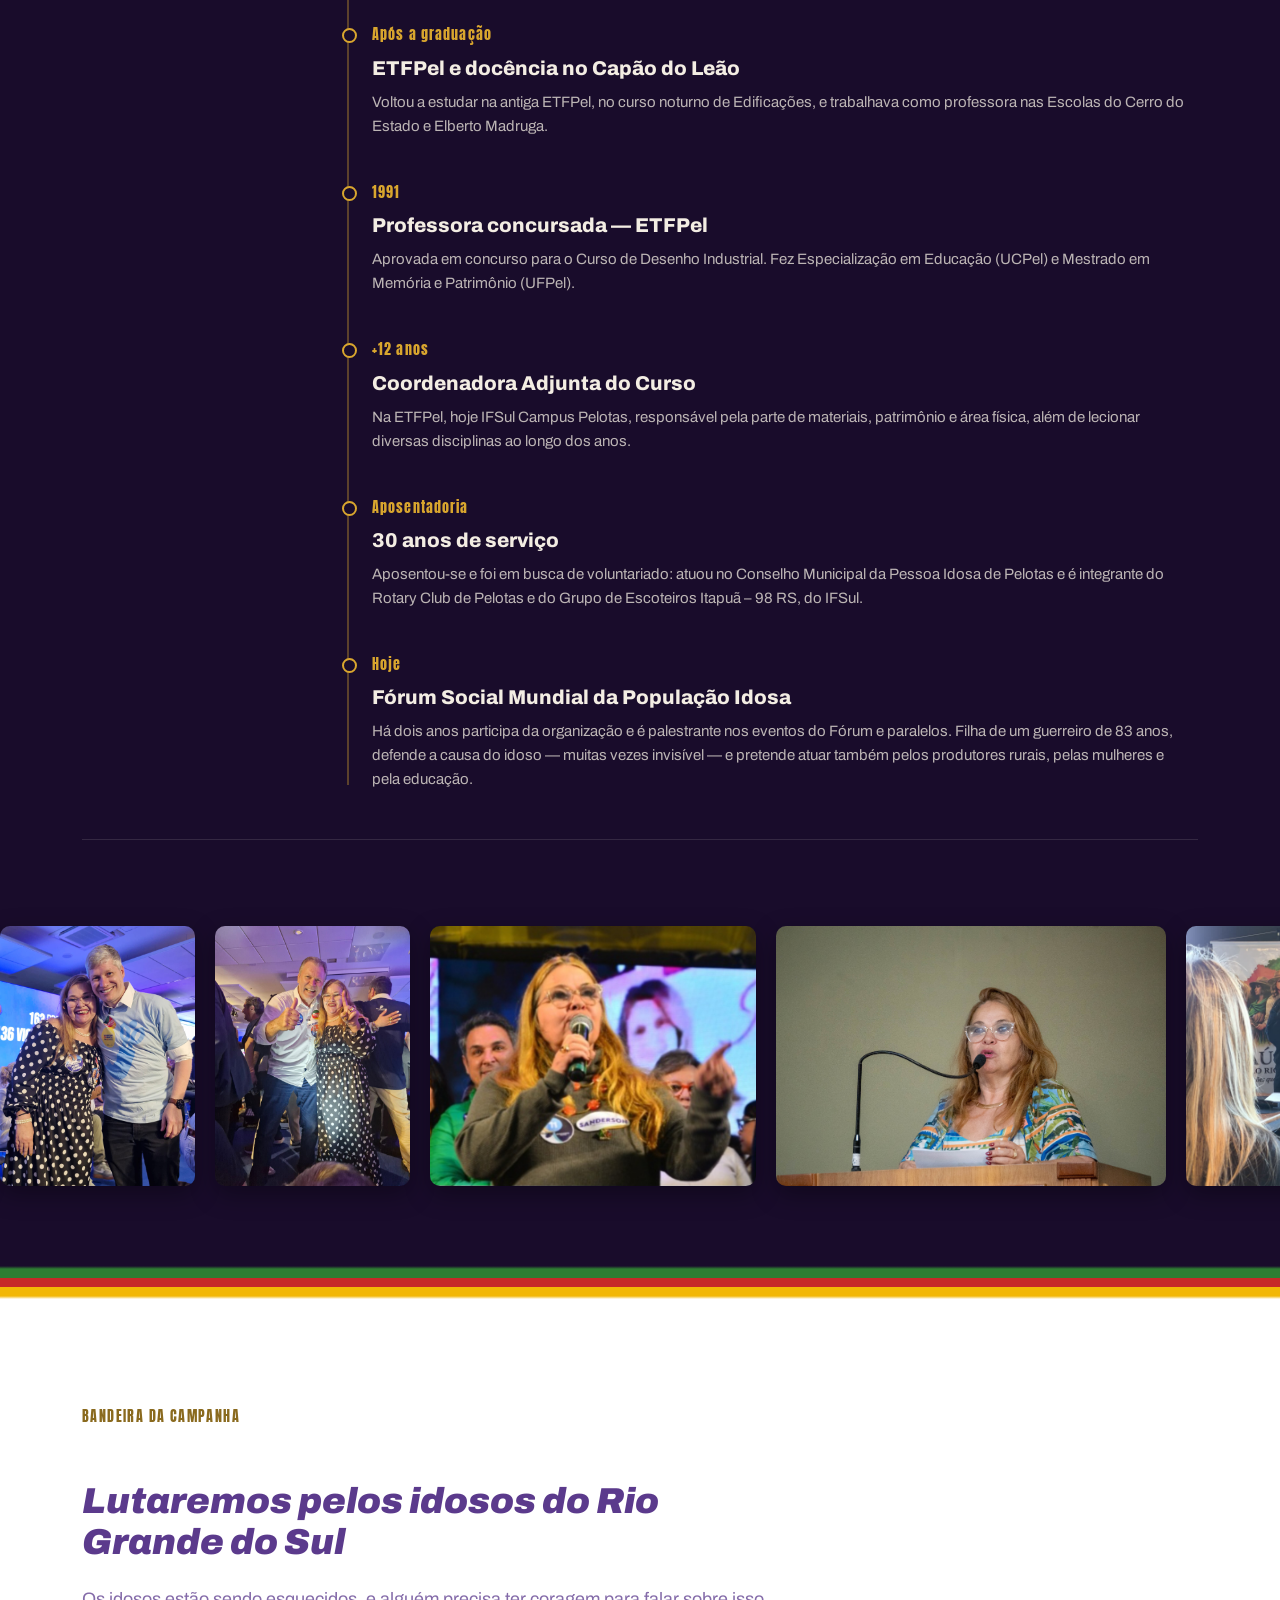
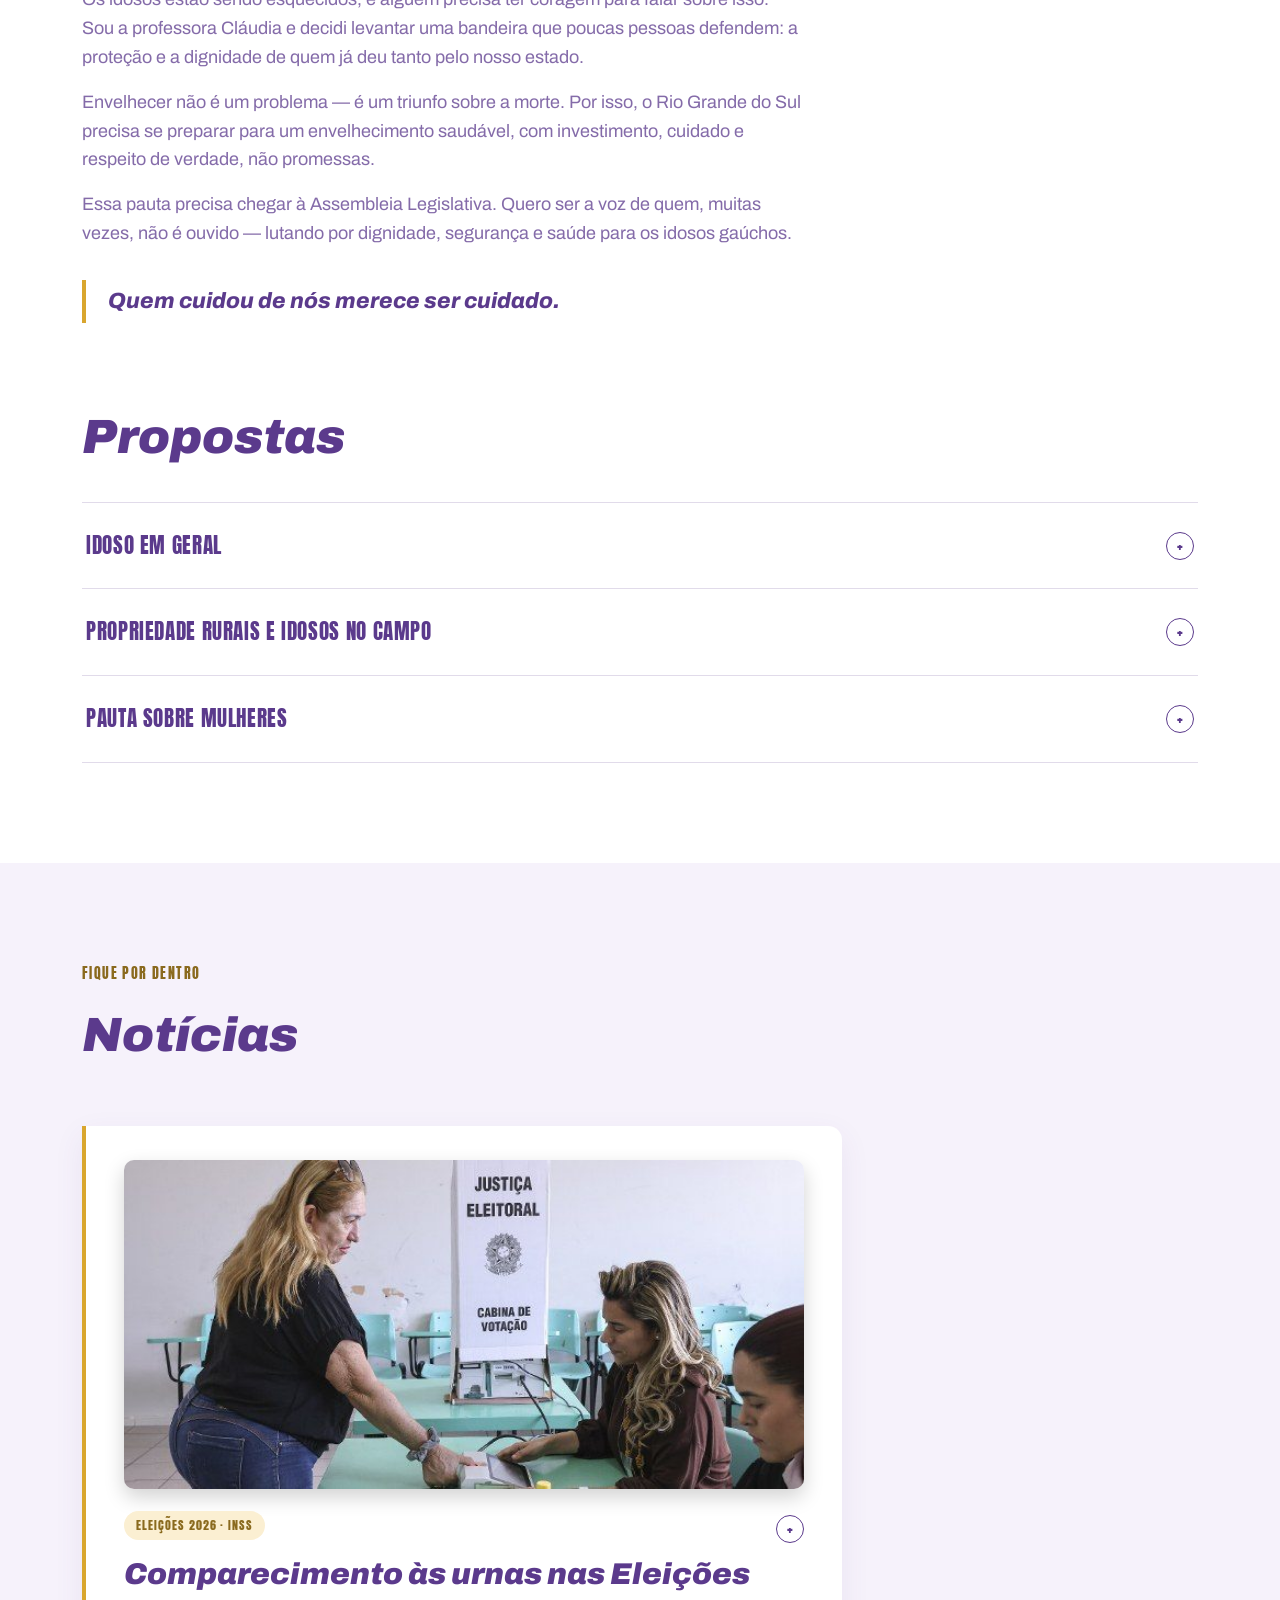
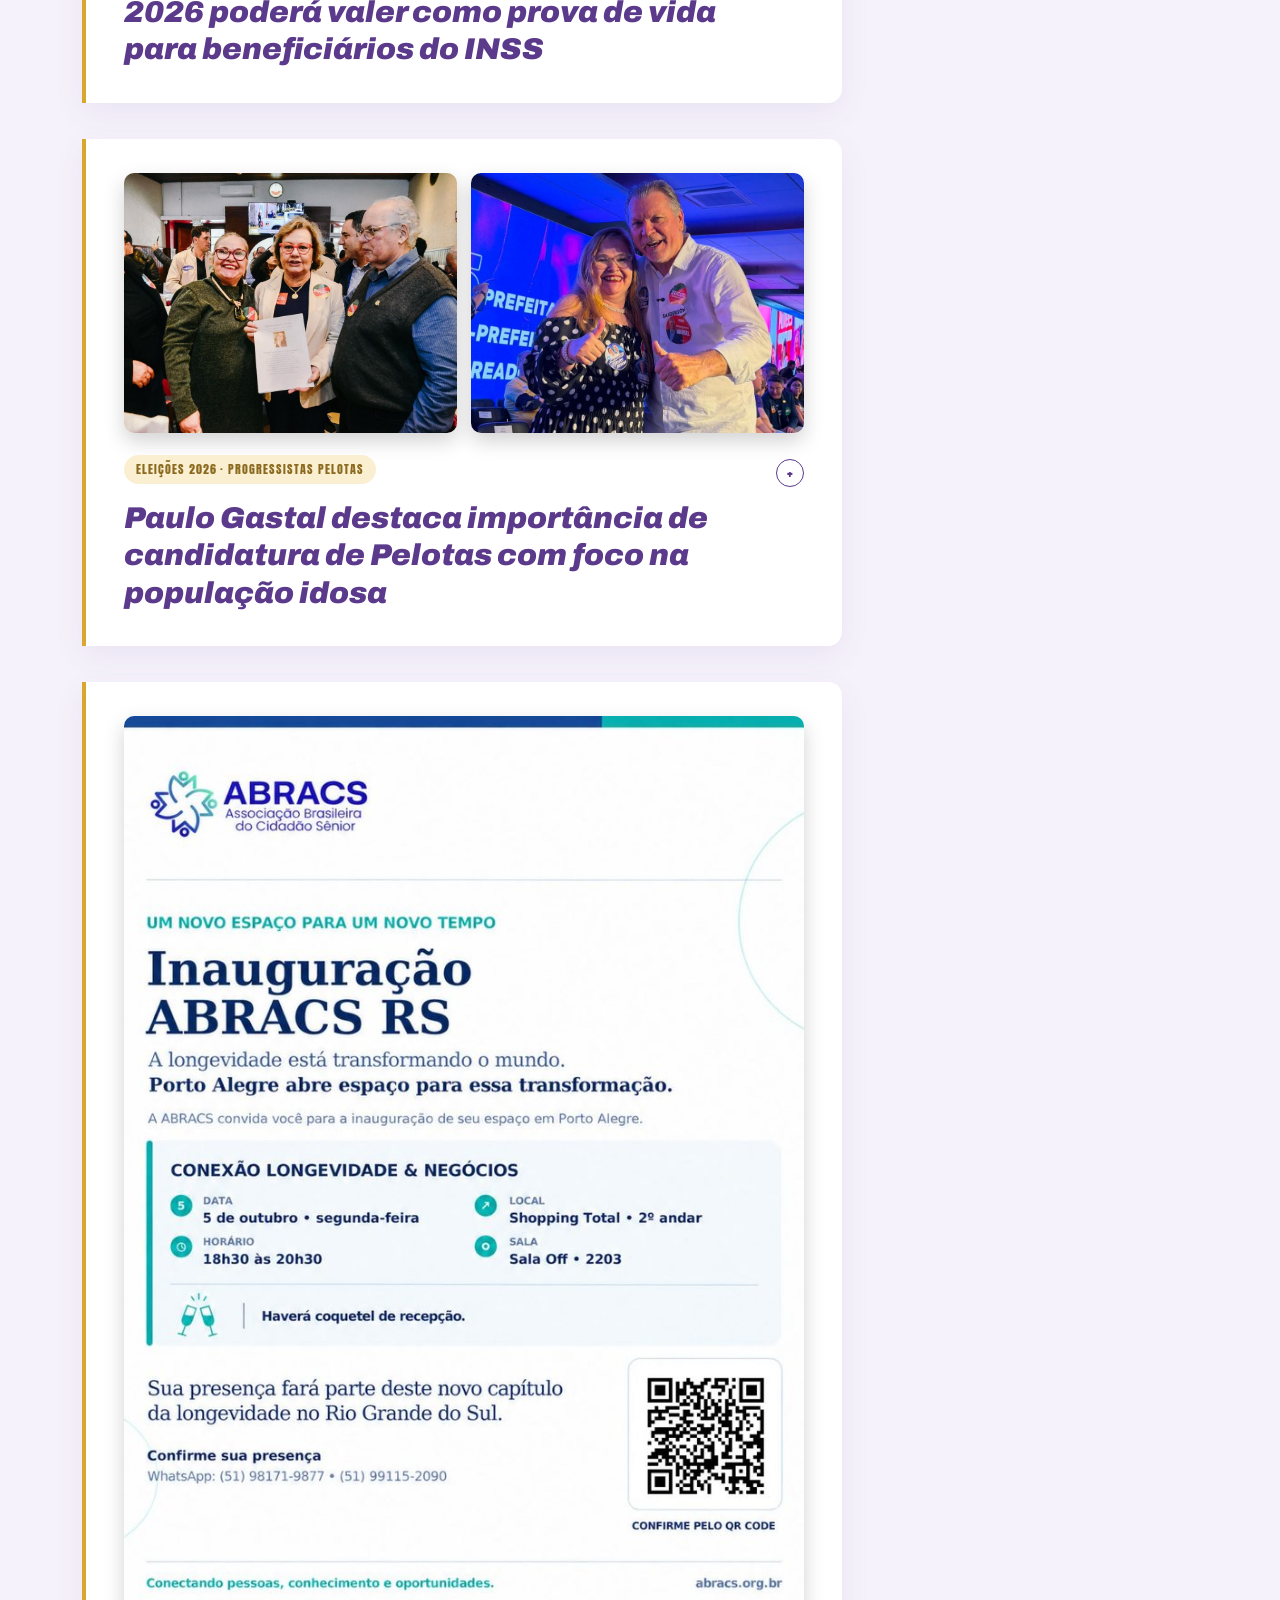
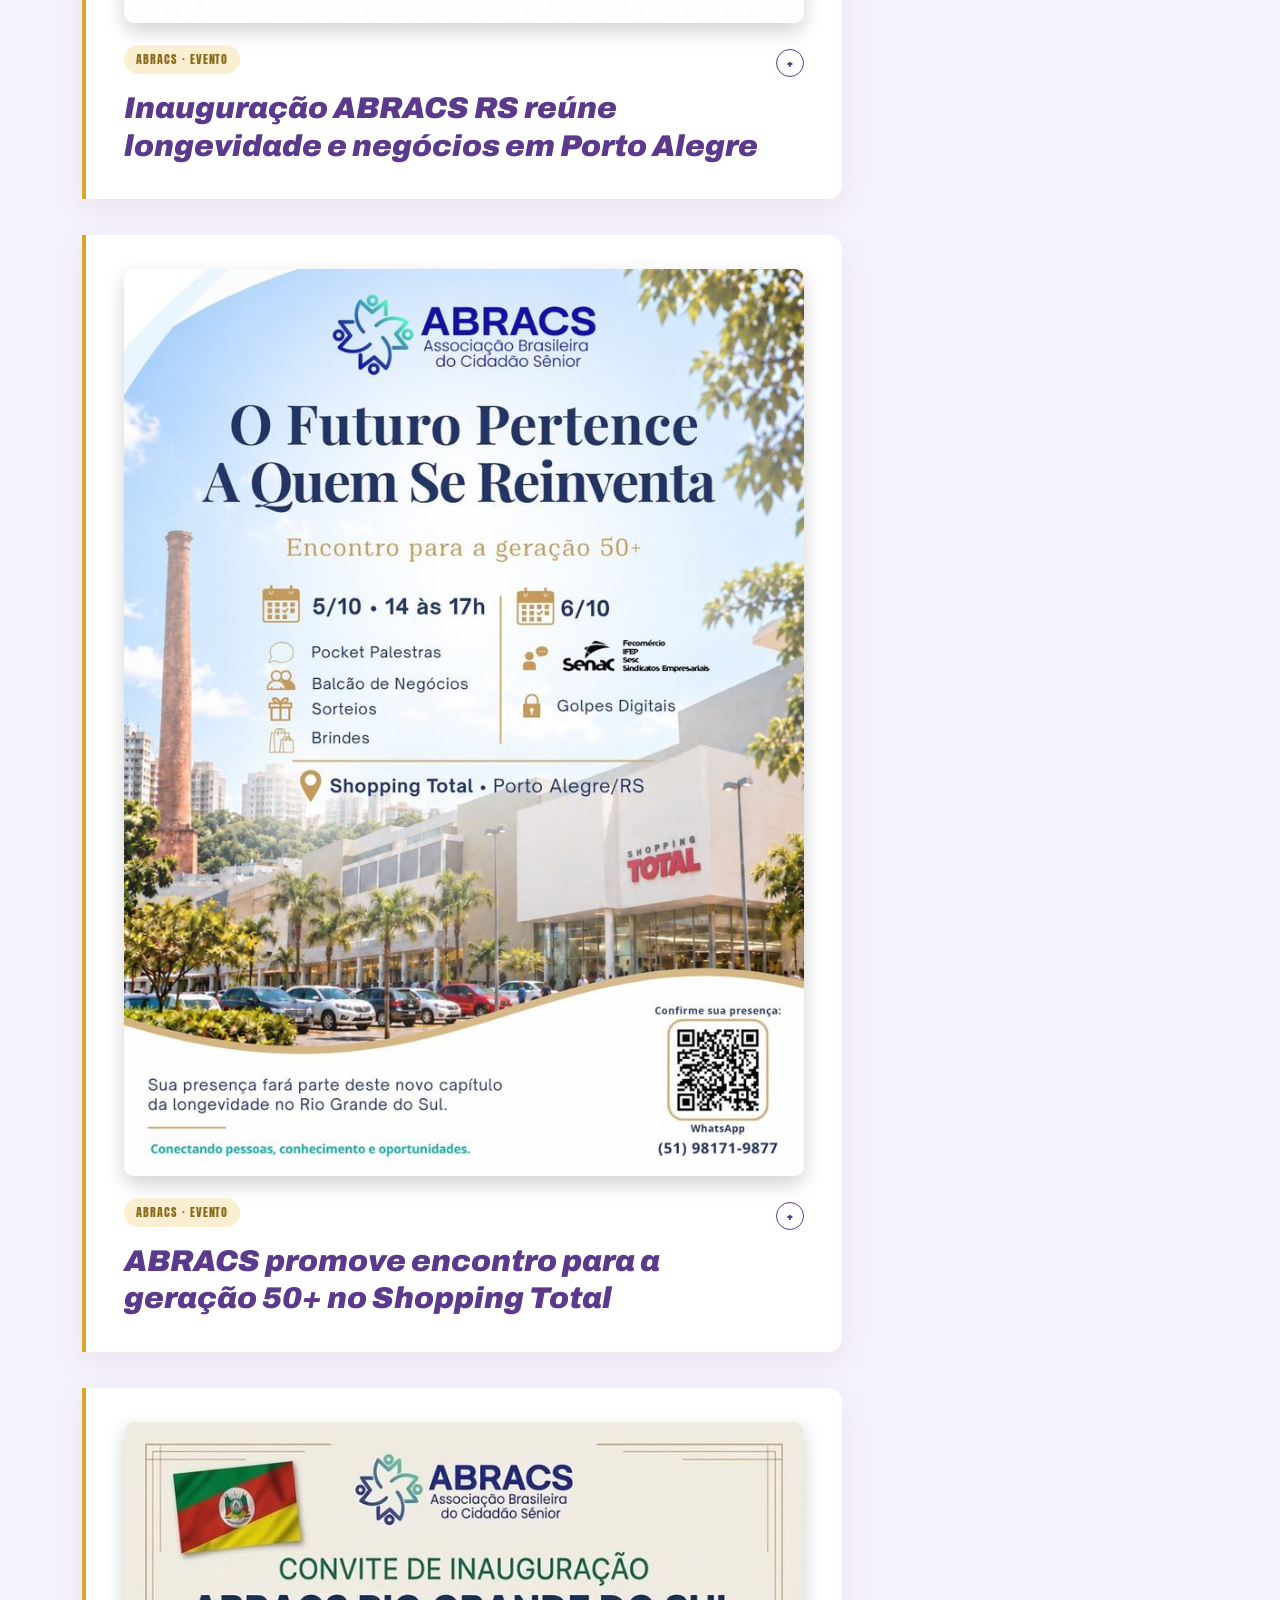
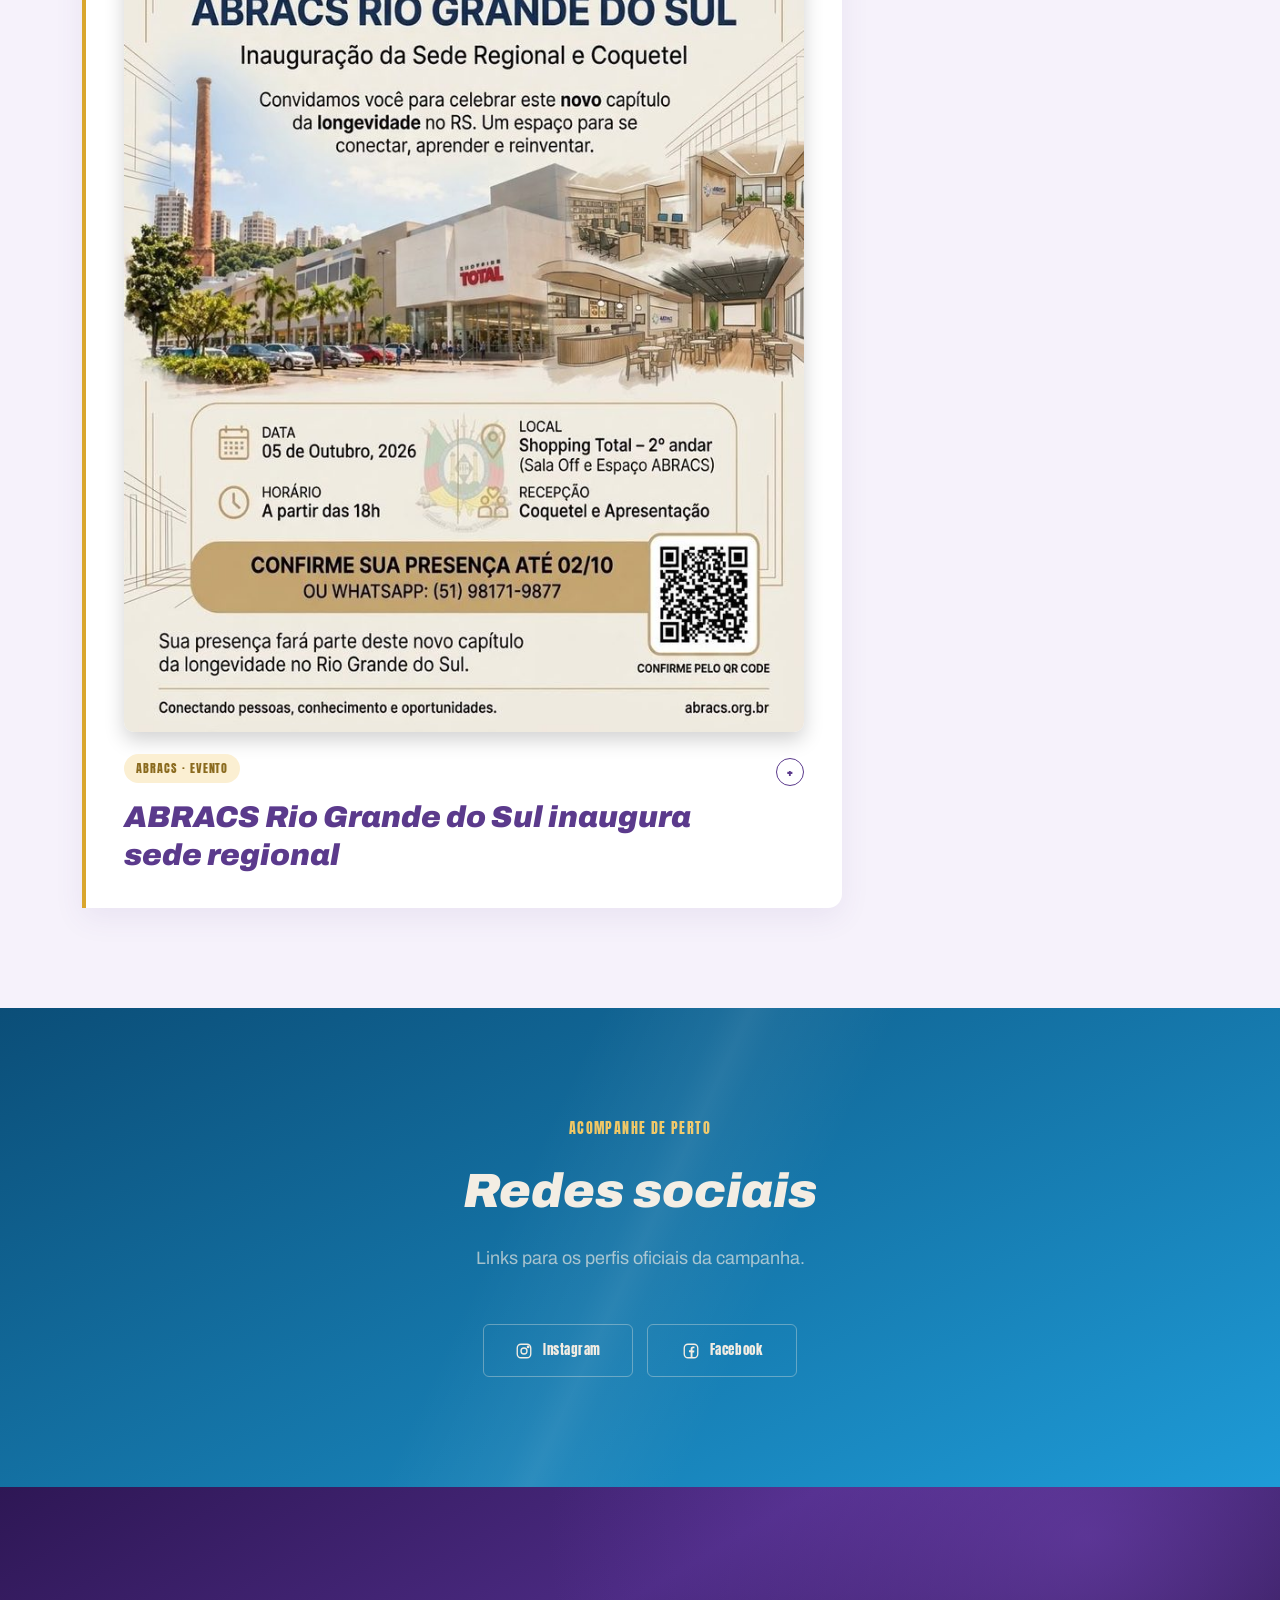
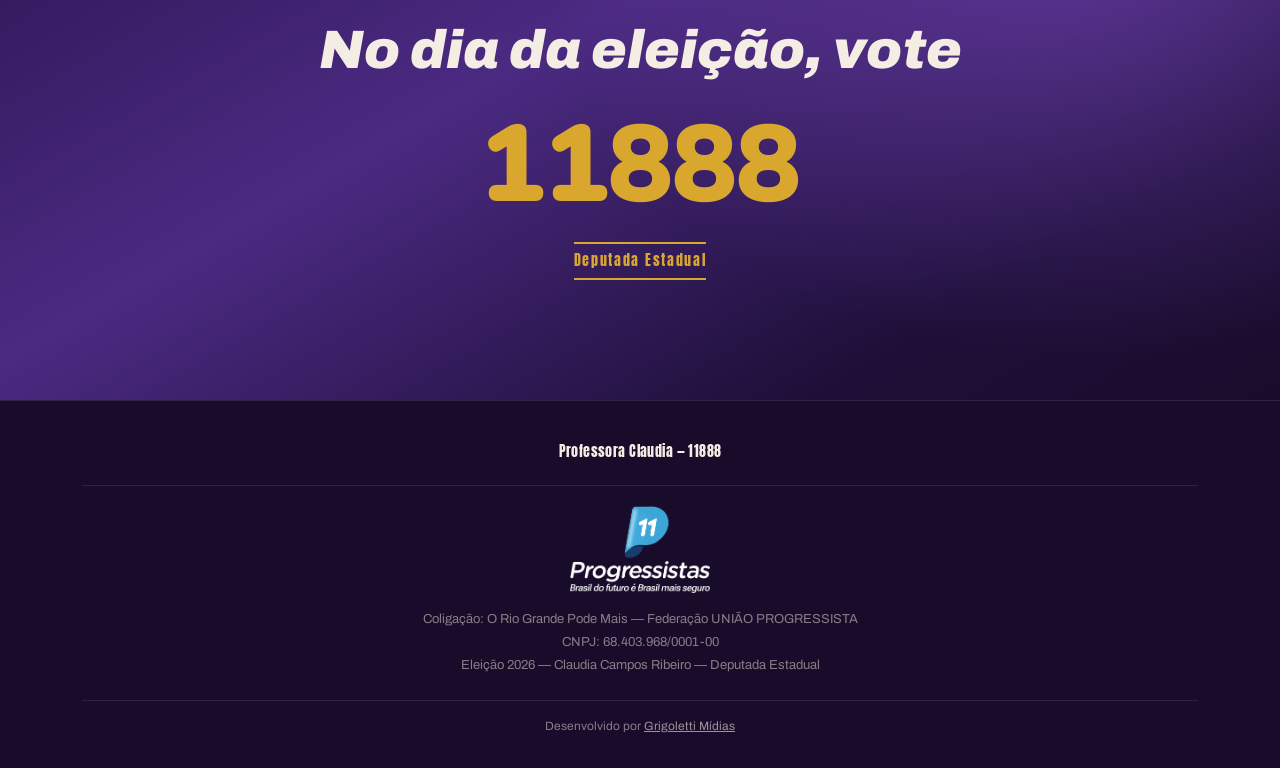
==== commit c1c32f91: "Add event details for ABRACS inauguration and meetings" ====
--- a/index.html
+++ b/index.html
@@ -726,6 +726,63 @@
         <p>“A população está envelhecendo, e o poder público precisa estar preparado. O idoso precisa ser ouvido, respeitado e ter suas necessidades transformadas em políticas públicas. Por isso, considero muito importante termos uma candidatura de Pelotas que assuma essa pauta com clareza e compromisso”, concluiu Paulo Gastal.</p>
       </div>
     </details>
+
+    <details class="noticia-card">
+      <summary>
+        <img class="noticia-preview-img" src="noticia-abracs-inauguracao-rs.jpg" alt="Convite de inauguração da ABRACS RS, com data, horário e local do evento">
+        <div class="noticia-summary-row">
+          <div class="noticia-summary-text">
+            <span class="noticia-tag">ABRACS · Evento</span>
+            <h3>Inauguração ABRACS RS reúne longevidade e negócios em Porto Alegre</h3>
+          </div>
+          <span class="icon" aria-hidden="true"></span>
+        </div>
+      </summary>
+      <div class="noticia-body">
+        <p>A ABRACS – Associação Brasileira do Cidadão Sênior convida para a inauguração de seu novo espaço em Porto Alegre, sob o tema “Um novo espaço para um novo tempo”.</p>
+        <p>“A longevidade está transformando o mundo. Porto Alegre abre espaço para essa transformação”, destaca o convite. O evento “Conexão Longevidade & Negócios” acontece no dia 5 de outubro, segunda-feira, das 18h30 às 20h30, no Shopping Total, 2º andar, Sala Off 2203, com coquetel de recepção.</p>
+        <p>Confirmações podem ser feitas pelo WhatsApp (51) 98171-9877 ou (51) 99115-2090, ou pelo QR Code do convite.</p>
+        <p class="noticia-fonte">Fonte: ABRACS – Associação Brasileira do Cidadão Sênior (abracs.org.br)</p>
+      </div>
+    </details>
+
+    <details class="noticia-card">
+      <summary>
+        <img class="noticia-preview-img" src="noticia-abracs-geracao-50mais.jpg" alt="Convite do encontro para a geração 50+ da ABRACS, com programação dos dias 5 e 6 de outubro">
+        <div class="noticia-summary-row">
+          <div class="noticia-summary-text">
+            <span class="noticia-tag">ABRACS · Evento</span>
+            <h3>ABRACS promove encontro para a geração 50+ no Shopping Total</h3>
+          </div>
+          <span class="icon" aria-hidden="true"></span>
+        </div>
+      </summary>
+      <div class="noticia-body">
+        <p>A ABRACS realiza o evento “O Futuro Pertence a Quem Se Reinventa”, um encontro para a geração 50+, no Shopping Total, em Porto Alegre/RS.</p>
+        <p>No dia 5/10, das 14h às 17h, a programação inclui Pocket Palestras, Balcão de Negócios, sorteios e brindes. No dia 6/10, o evento conta com a participação de Senac, Fecomércio, IFEP, Sesc e sindicatos empresariais, com uma atividade sobre golpes digitais.</p>
+        <p>Confirmações de presença podem ser feitas pelo QR Code do convite ou pelo WhatsApp (51) 98171-9877.</p>
+        <p class="noticia-fonte">Fonte: ABRACS – Associação Brasileira do Cidadão Sênior (abracs.org.br)</p>
+      </div>
+    </details>
+
+    <details class="noticia-card">
+      <summary>
+        <img class="noticia-preview-img" src="noticia-abracs-sede-regional.jpg" alt="Convite de inauguração da sede regional da ABRACS Rio Grande do Sul">
+        <div class="noticia-summary-row">
+          <div class="noticia-summary-text">
+            <span class="noticia-tag">ABRACS · Evento</span>
+            <h3>ABRACS Rio Grande do Sul inaugura sede regional</h3>
+          </div>
+          <span class="icon" aria-hidden="true"></span>
+        </div>
+      </summary>
+      <div class="noticia-body">
+        <p>A ABRACS convida para a inauguração de sua Sede Regional no Rio Grande do Sul, com coquetel de recepção e apresentação do novo espaço.</p>
+        <p>“Convidamos você para celebrar este novo capítulo da longevidade no RS. Um espaço para se conectar, aprender e reinventar”, diz o convite. O evento acontece no dia 05 de outubro de 2026, a partir das 18h, no Shopping Total – 2º andar (Sala Off e Espaço ABRACS), em Porto Alegre.</p>
+        <p>Confirmações devem ser feitas até 02/10, pelo WhatsApp (51) 98171-9877 ou pelo QR Code do convite.</p>
+        <p class="noticia-fonte">Fonte: ABRACS – Associação Brasileira do Cidadão Sênior (abracs.org.br)</p>
+      </div>
+    </details>
   </div>
 </section>
 
